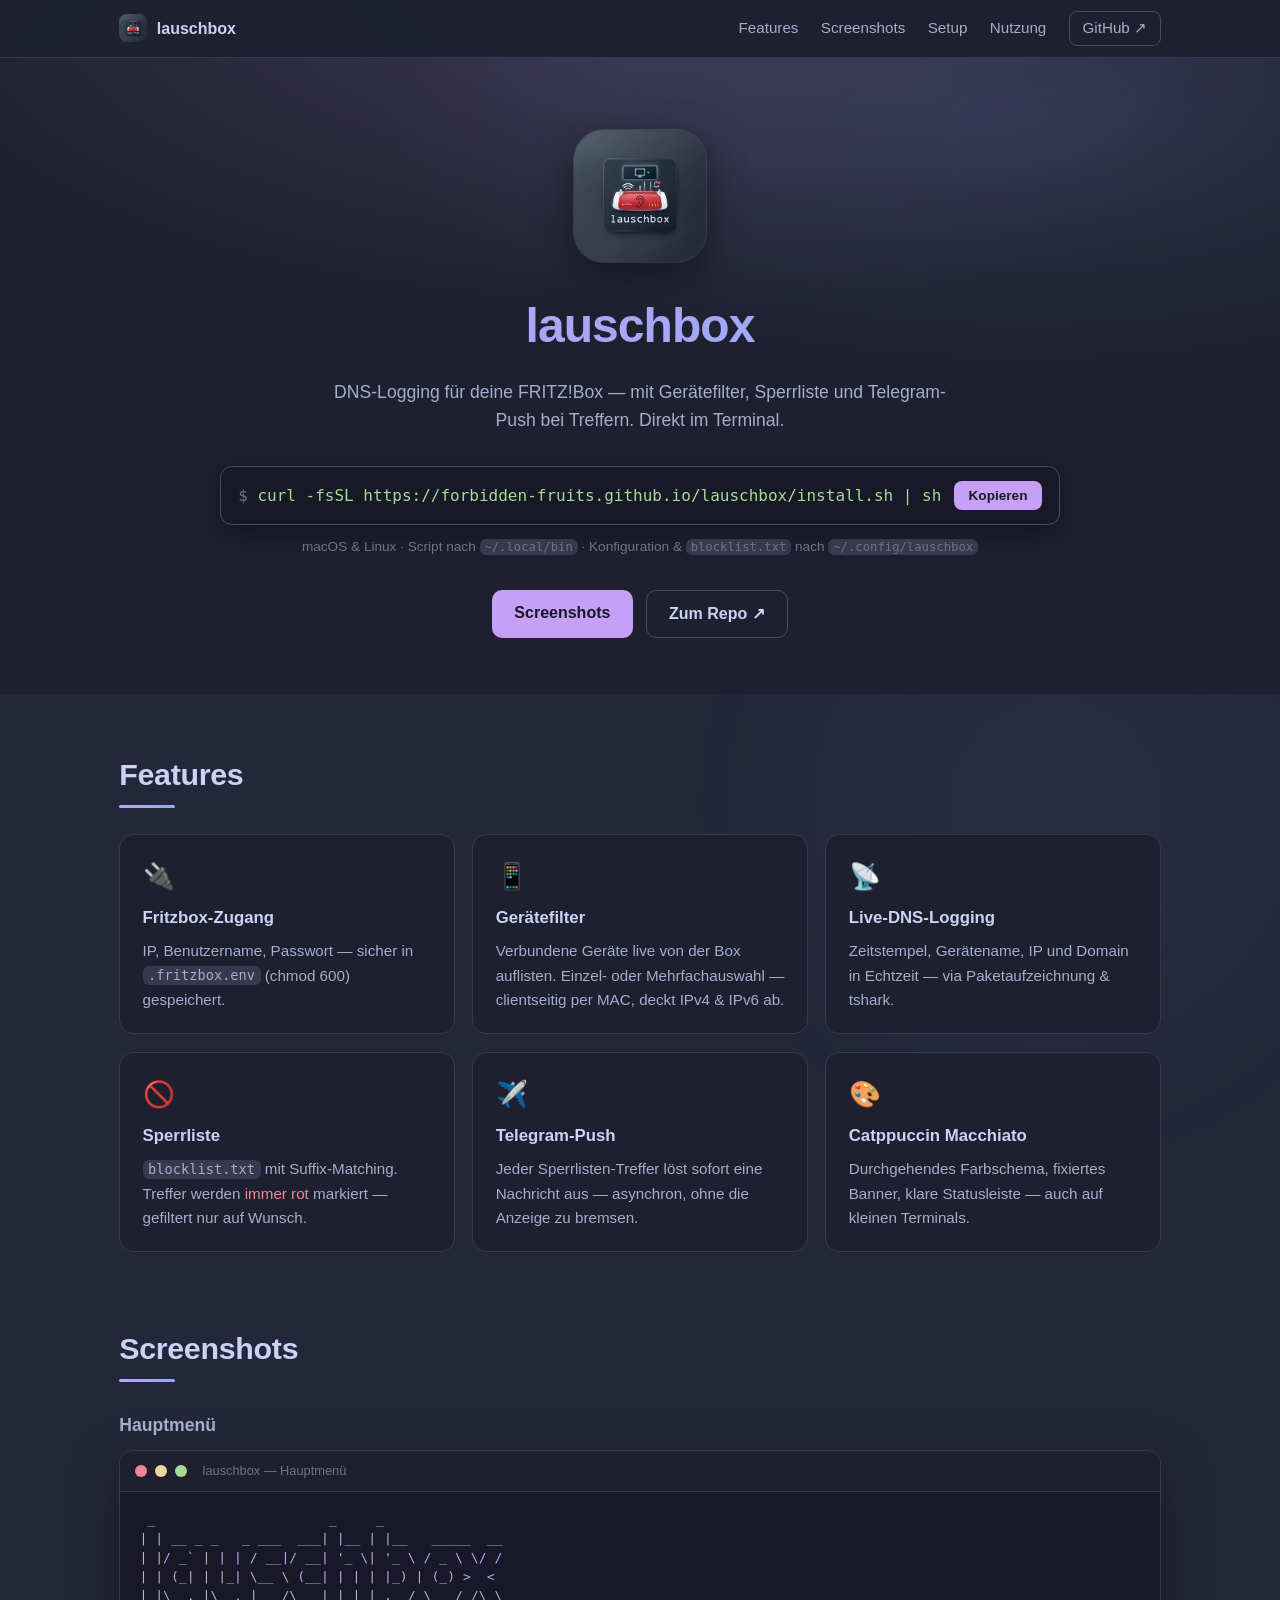
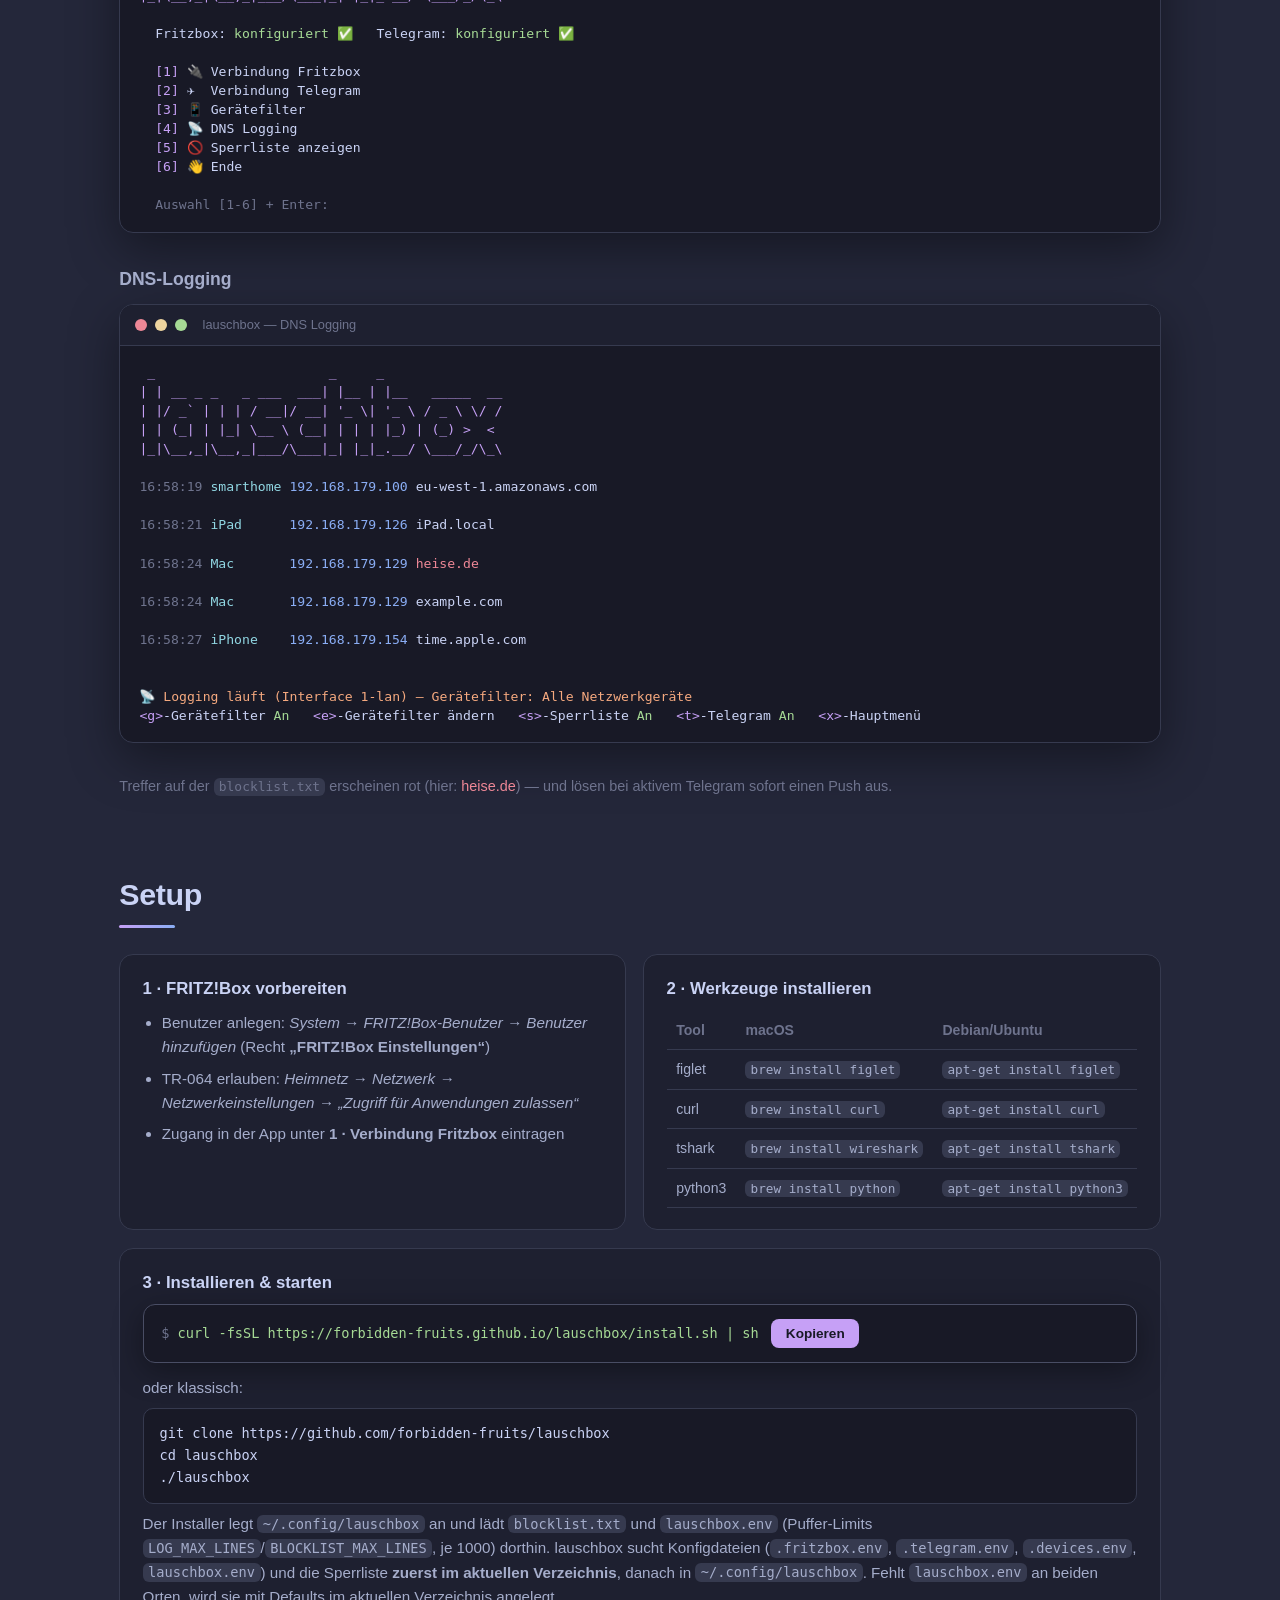
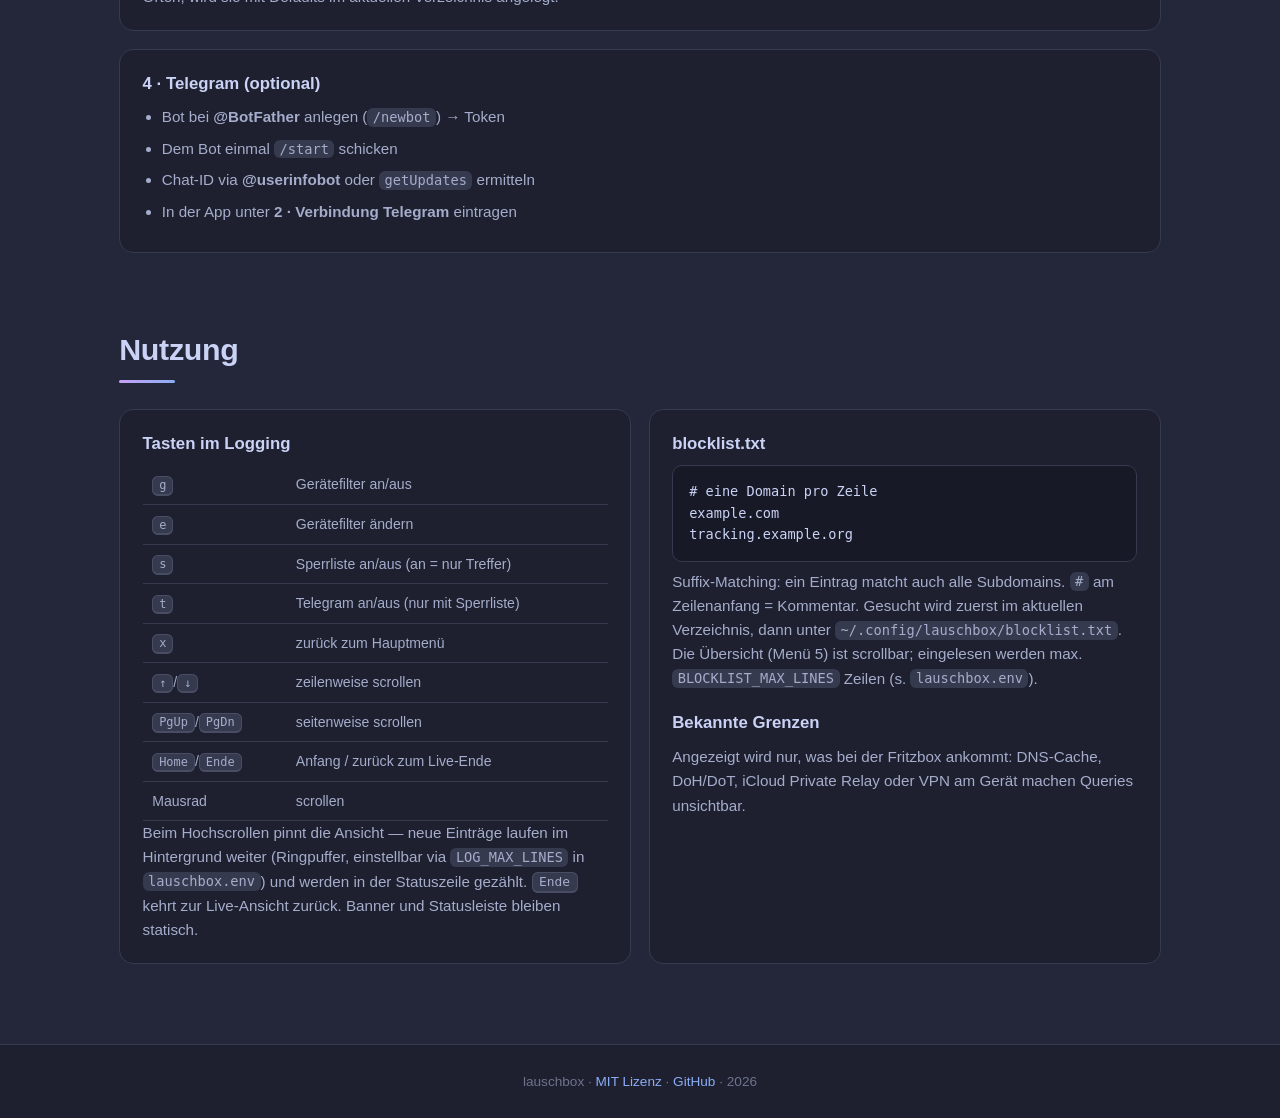
==== docs/index.html @ a059a055 "init" ====
<!DOCTYPE html>
<html lang="de">
<head>
  <meta charset="UTF-8">
  <meta name="viewport" content="width=device-width, initial-scale=1.0">
  <title>lauschbox — DNS-Logging für deine FRITZ!Box</title>
  <meta name="description" content="TUI-Tool zum Loggen der DNS-Aufrufe einer FRITZ!Box — mit Gerätefilter, Sperrliste und Telegram-Benachrichtigung bei Treffern.">
  <link rel="icon" href="img/lauschbox.jpeg">
  <link rel="stylesheet" href="style.css">
</head>
<body>

  <nav class="nav">
    <div class="nav-inner">
      <a class="nav-brand" href="#top">
        <img src="img/lauschbox.jpeg" alt="lauschbox Logo" class="nav-logo">
        <span>lauschbox</span>
      </a>
      <div class="nav-links">
        <a href="#features">Features</a>
        <a href="#screenshots">Screenshots</a>
        <a href="#setup">Setup</a>
        <a href="#usage">Nutzung</a>
        <a class="nav-gh" href="https://github.com/forbidden-fruits/lauschbox" target="_blank" rel="noopener">GitHub ↗</a>
      </div>
    </div>
  </nav>

  <header class="hero" id="top">
    <img src="img/lauschbox.jpeg" alt="lauschbox" class="hero-logo">
    <h1>lauschbox</h1>
    <p class="tagline">DNS-Logging für deine FRITZ!Box — mit Gerätefilter,
      Sperrliste und Telegram-Push bei Treffern. Direkt im Terminal.</p>

    <div class="install-box" role="group" aria-label="Installationsbefehl">
      <code id="install-cmd">curl -fsSL … | sh</code>
      <button class="copy-btn" data-copy="install-cmd" aria-label="Befehl kopieren">Kopieren</button>
    </div>
    <p class="install-hint">macOS &amp; Linux · Script nach <code>~/.local/bin</code> · Konfiguration &amp; <code>blocklist.txt</code> nach <code>~/.config/lauschbox</code></p>

    <div class="hero-ctas">
      <a class="btn btn-primary" href="#screenshots">Screenshots</a>
      <a class="btn btn-ghost" href="https://github.com/forbidden-fruits/lauschbox" target="_blank" rel="noopener">Zum Repo ↗</a>
    </div>
  </header>

  <main>

    <section id="features" class="section">
      <h2>Features</h2>
      <div class="grid cards">
        <div class="card"><div class="card-icon">🔌</div><h3>Fritzbox-Zugang</h3><p>IP, Benutzername, Passwort — sicher in <code>.fritzbox.env</code> (chmod 600) gespeichert.</p></div>
        <div class="card"><div class="card-icon">📱</div><h3>Gerätefilter</h3><p>Verbundene Geräte live von der Box auflisten. Einzel- oder Mehrfachauswahl — clientseitig per MAC, deckt IPv4 &amp; IPv6 ab.</p></div>
        <div class="card"><div class="card-icon">📡</div><h3>Live-DNS-Logging</h3><p>Zeitstempel, Gerätename, IP und Domain in Echtzeit — via Paketaufzeichnung &amp; tshark.</p></div>
        <div class="card"><div class="card-icon">🚫</div><h3>Sperrliste</h3><p><code>blocklist.txt</code> mit Suffix-Matching. Treffer werden <span class="c-red">immer rot</span> markiert — gefiltert nur auf Wunsch.</p></div>
        <div class="card"><div class="card-icon">✈️</div><h3>Telegram-Push</h3><p>Jeder Sperrlisten-Treffer löst sofort eine Nachricht aus — asynchron, ohne die Anzeige zu bremsen.</p></div>
        <div class="card"><div class="card-icon">🎨</div><h3>Catppuccin Macchiato</h3><p>Durchgehendes Farbschema, fixiertes Banner, klare Statusleiste — auch auf kleinen Terminals.</p></div>
      </div>
    </section>

    <section id="screenshots" class="section">
      <h2>Screenshots</h2>

      <h3 class="shot-title">Hauptmenü</h3>
      <div class="term">
        <div class="term-bar">
          <span class="dot dot-red"></span><span class="dot dot-yellow"></span><span class="dot dot-green"></span>
          <span class="term-title">lauschbox — Hauptmenü</span>
        </div>
        <pre class="term-body"><span class="c-mauve"> _                      _     _
| | __ _ _   _ ___  ___| |__ | |__   _____  __
| |/ _` | | | / __|/ __| '_ \| '_ \ / _ \ \/ /
| | (_| | |_| \__ \ (__| | | | |_) | (_) &gt;  &lt;
|_|\__,_|\__,_|___/\___|_| |_|_.__/ \___/_/\_\
</span>
  Fritzbox: <span class="c-green">konfiguriert ✅</span>   Telegram: <span class="c-green">konfiguriert ✅</span>

  <span class="c-mauve">[1]</span> <span class="c-text">🔌 Verbindung Fritzbox</span>
  <span class="c-mauve">[2]</span> <span class="c-text">✈️  Verbindung Telegram</span>
  <span class="c-mauve">[3]</span> <span class="c-text">📱 Gerätefilter</span>
  <span class="c-mauve">[4]</span> <span class="c-text">📡 DNS Logging</span>
  <span class="c-mauve">[5]</span> <span class="c-text">🚫 Sperrliste anzeigen</span>
  <span class="c-mauve">[6]</span> <span class="c-text">👋 Ende</span>

  <span class="c-dim">Auswahl [1-6] + Enter:</span> </pre>
      </div>

      <h3 class="shot-title">DNS-Logging</h3>
      <div class="term">
        <div class="term-bar">
          <span class="dot dot-red"></span><span class="dot dot-yellow"></span><span class="dot dot-green"></span>
          <span class="term-title">lauschbox — DNS Logging</span>
        </div>
        <pre class="term-body" id="logview" data-reveal><span class="c-mauve"> _                      _     _
| | __ _ _   _ ___  ___| |__ | |__   _____  __
| |/ _` | | | / __|/ __| '_ \| '_ \ / _ \ \/ /
| | (_| | |_| \__ \ (__| | | | |_) | (_) &gt;  &lt;
|_|\__,_|\__,_|___/\___|_| |_|_.__/ \___/_/\_\
</span>
<span class="line"><span class="c-dim">16:58:19</span> <span class="c-sky">smarthome</span> <span class="c-blue">192.168.179.100</span> <span class="c-text">eu-west-1.amazonaws.com</span></span>
<span class="line"><span class="c-dim">16:58:21</span> <span class="c-sky">iPad</span>      <span class="c-blue">192.168.179.126</span> <span class="c-text">iPad.local</span></span>
<span class="line"><span class="c-dim">16:58:24</span> <span class="c-sky">Mac</span>       <span class="c-blue">192.168.179.129</span> <span class="c-red">heise.de</span></span>
<span class="line"><span class="c-dim">16:58:24</span> <span class="c-sky">Mac</span>       <span class="c-blue">192.168.179.129</span> <span class="c-text">example.com</span></span>
<span class="line"><span class="c-dim">16:58:27</span> <span class="c-sky">iPhone</span>    <span class="c-blue">192.168.179.154</span> <span class="c-text">time.apple.com</span></span>

<span class="c-peach">📡 Logging läuft (Interface 1-lan) — Gerätefilter: Alle Netzwerkgeräte</span>
<span class="c-mauve">&lt;g&gt;</span><span class="c-text">-Gerätefilter </span><span class="c-green">An</span>   <span class="c-mauve">&lt;e&gt;</span><span class="c-text">-Gerätefilter ändern</span>   <span class="c-mauve">&lt;s&gt;</span><span class="c-text">-Sperrliste </span><span class="c-green">An</span>   <span class="c-mauve">&lt;t&gt;</span><span class="c-text">-Telegram </span><span class="c-green">An</span>   <span class="c-mauve">&lt;x&gt;</span><span class="c-text">-Hauptmenü</span></pre>
      </div>
      <p class="shot-caption">Treffer auf der <code>blocklist.txt</code> erscheinen rot (hier:
      <span class="c-red">heise.de</span>) — und lösen bei aktivem Telegram sofort einen Push aus.</p>
    </section>

    <section id="setup" class="section">
      <h2>Setup</h2>
      <div class="grid two">
        <div class="panel">
          <h3>1 · FRITZ!Box vorbereiten</h3>
          <ul>
            <li>Benutzer anlegen: <em>System → FRITZ!Box-Benutzer → Benutzer hinzufügen</em> (Recht <strong>„FRITZ!Box Einstellungen“</strong>)</li>
            <li>TR-064 erlauben: <em>Heimnetz → Netzwerk → Netzwerkeinstellungen → „Zugriff für Anwendungen zulassen“</em></li>
            <li>Zugang in der App unter <strong>1 · Verbindung Fritzbox</strong> eintragen</li>
          </ul>
        </div>
        <div class="panel">
          <h3>2 · Werkzeuge installieren</h3>
          <table class="tbl">
            <thead><tr><th>Tool</th><th>macOS</th><th>Debian/Ubuntu</th></tr></thead>
            <tbody>
              <tr><td>figlet</td><td><code>brew install figlet</code></td><td><code>apt-get install figlet</code></td></tr>
              <tr><td>curl</td><td><code>brew install curl</code></td><td><code>apt-get install curl</code></td></tr>
              <tr><td>tshark</td><td><code>brew install wireshark</code></td><td><code>apt-get install tshark</code></td></tr>
              <tr><td>python3</td><td><code>brew install python</code></td><td><code>apt-get install python3</code></td></tr>
            </tbody>
          </table>
        </div>
        <div class="panel span-all">
          <h3>3 · Installieren &amp; starten</h3>
          <div class="install-box small">
            <code id="install-cmd-2">curl -fsSL … | sh</code>
            <button class="copy-btn" data-copy="install-cmd-2" aria-label="Befehl kopieren">Kopieren</button>
          </div>
          <p>oder klassisch:</p>
          <pre class="codeblock">git clone https://github.com/forbidden-fruits/lauschbox
cd lauschbox
./lauschbox</pre>
          <p>Der Installer legt <code>~/.config/lauschbox</code> an und lädt
          <code>blocklist.txt</code> und <code>lauschbox.env</code> (Puffer-Limits
          <code>LOG_MAX_LINES</code>/<code>BLOCKLIST_MAX_LINES</code>, je 1000)
          dorthin. lauschbox sucht Konfigdateien
          (<code>.fritzbox.env</code>, <code>.telegram.env</code>,
          <code>.devices.env</code>, <code>lauschbox.env</code>) und die Sperrliste
          <strong>zuerst im aktuellen Verzeichnis</strong>, danach in
          <code>~/.config/lauschbox</code>. Fehlt <code>lauschbox.env</code>
          an beiden Orten, wird sie mit Defaults im aktuellen Verzeichnis
          angelegt.</p>
        </div>
        <div class="panel span-all">
          <h3>4 · Telegram (optional)</h3>
          <ul>
            <li>Bot bei <strong>@BotFather</strong> anlegen (<code>/newbot</code>) → Token</li>
            <li>Dem Bot einmal <code>/start</code> schicken</li>
            <li>Chat-ID via <strong>@userinfobot</strong> oder <code>getUpdates</code> ermitteln</li>
            <li>In der App unter <strong>2 · Verbindung Telegram</strong> eintragen</li>
          </ul>
        </div>
      </div>
    </section>

    <section id="usage" class="section">
      <h2>Nutzung</h2>
      <div class="grid two">
        <div class="panel">
          <h3>Tasten im Logging</h3>
          <table class="tbl">
            <tbody>
              <tr><td><kbd>g</kbd></td><td>Gerätefilter an/aus</td></tr>
              <tr><td><kbd>e</kbd></td><td>Gerätefilter ändern</td></tr>
              <tr><td><kbd>s</kbd></td><td>Sperrliste an/aus (an = nur Treffer)</td></tr>
              <tr><td><kbd>t</kbd></td><td>Telegram an/aus (nur mit Sperrliste)</td></tr>
              <tr><td><kbd>x</kbd></td><td>zurück zum Hauptmenü</td></tr>
              <tr><td><kbd>↑</kbd>/<kbd>↓</kbd></td><td>zeilenweise scrollen</td></tr>
              <tr><td><kbd>PgUp</kbd>/<kbd>PgDn</kbd></td><td>seitenweise scrollen</td></tr>
              <tr><td><kbd>Home</kbd>/<kbd>Ende</kbd></td><td>Anfang / zurück zum Live-Ende</td></tr>
              <tr><td>Mausrad</td><td>scrollen</td></tr>
            </tbody>
          </table>
          <p>Beim Hochscrollen pinnt die Ansicht — neue Einträge laufen im
          Hintergrund weiter (Ringpuffer, einstellbar via
          <code>LOG_MAX_LINES</code> in <code>lauschbox.env</code>) und werden in
          der Statuszeile gezählt. <kbd>Ende</kbd> kehrt zur Live-Ansicht zurück.
          Banner und Statusleiste bleiben statisch.</p>
        </div>
        <div class="panel">
          <h3>blocklist.txt</h3>
          <pre class="codeblock"># eine Domain pro Zeile
example.com
tracking.example.org</pre>
          <p>Suffix-Matching: ein Eintrag matcht auch alle Subdomains.
          <code>#</code> am Zeilenanfang = Kommentar. Gesucht wird zuerst im
          aktuellen Verzeichnis, dann unter
          <code>~/.config/lauschbox/blocklist.txt</code>. Die Übersicht (Menü 5)
          ist scrollbar; eingelesen werden max. <code>BLOCKLIST_MAX_LINES</code>
          Zeilen (s. <code>lauschbox.env</code>).</p>
          <h3 class="mt">Bekannte Grenzen</h3>
          <p>Angezeigt wird nur, was bei der Fritzbox ankommt: DNS-Cache,
          DoH/DoT, iCloud Private Relay oder VPN am Gerät machen Queries unsichtbar.</p>
        </div>
      </div>
    </section>

  </main>

  <footer class="footer">
    <p>lauschbox · <a href="https://github.com/forbidden-fruits/lauschbox/blob/main/LIZENZ.txt" target="_blank" rel="noopener">MIT Lizenz</a> · <a href="https://github.com/forbidden-fruits/lauschbox" target="_blank" rel="noopener">GitHub</a> · <span id="year"></span></p>
  </footer>

  <div class="toast" id="toast" role="status" aria-live="polite">✓ In Zwischenablage kopiert</div>

  <script src="app.js"></script>
</body>
</html>
---- docs/style.css ----
/* lauschbox — Catppuccin Macchiato */
:root {
  --base: #24273a;
  --mantle: #1e2030;
  --crust: #181926;
  --surface0: #363a4f;
  --surface1: #494d64;
  --text: #cad3f5;
  --subtext: #a5adcb;
  --overlay: #6e738d;
  --mauve: #c6a0f6;
  --blue: #8aadf4;
  --sky: #91d7e3;
  --green: #a6da95;
  --red: #ed8796;
  --peach: #f5a97f;
  --yellow: #eed49f;
  --radius: 14px;
  --mono: "SF Mono", ui-monospace, Menlo, Consolas, "DejaVu Sans Mono", monospace;
}

* { margin: 0; padding: 0; box-sizing: border-box; }

html { scroll-behavior: smooth; }

body {
  background: var(--base);
  color: var(--text);
  font-family: -apple-system, BlinkMacSystemFont, "Segoe UI", Roboto, Helvetica, Arial, sans-serif;
  line-height: 1.6;
}

/* Dezente Ambient-Animation: zwei weiche Farb-Blobs driften langsam */
body::before,
body::after {
  content: "";
  position: fixed;
  z-index: -1;
  width: 55vmax;
  height: 55vmax;
  border-radius: 50%;
  filter: blur(90px);
  opacity: 0.07;
  pointer-events: none;
}
body::before {
  background: radial-gradient(circle, var(--mauve), transparent 65%);
  top: -15vmax;
  left: -10vmax;
  animation: drift-a 70s ease-in-out infinite alternate;
}
body::after {
  background: radial-gradient(circle, var(--blue), transparent 65%);
  bottom: -20vmax;
  right: -10vmax;
  animation: drift-b 90s ease-in-out infinite alternate;
}
@keyframes drift-a {
  from { transform: translate(0, 0) scale(1); }
  to   { transform: translate(12vw, 8vh) scale(1.15); }
}
@keyframes drift-b {
  from { transform: translate(0, 0) scale(1.1); }
  to   { transform: translate(-10vw, -8vh) scale(0.95); }
}
@media (prefers-reduced-motion: reduce) {
  body::before, body::after { animation: none; }
}

code, pre, kbd { font-family: var(--mono); }

code {
  background: var(--surface0);
  padding: 0.1em 0.4em;
  border-radius: 6px;
  font-size: 0.9em;
}

a { color: var(--blue); text-decoration: none; }
a:hover { text-decoration: underline; }

/* ---------- Nav ---------- */
.nav {
  position: sticky;
  top: 0;
  z-index: 100;
  background: rgba(30, 32, 48, 0.85);
  backdrop-filter: blur(12px);
  border-bottom: 1px solid var(--surface0);
}
.nav-inner {
  max-width: 1080px;
  margin: 0 auto;
  padding: 0.7rem 1.2rem;
  display: flex;
  align-items: center;
  justify-content: space-between;
}
.nav-brand {
  display: flex;
  align-items: center;
  gap: 0.6rem;
  font-weight: 700;
  color: var(--text);
}
.nav-brand:hover { text-decoration: none; }
.nav-logo { width: 28px; height: 28px; border-radius: 8px; }
.nav-links { display: flex; gap: 1.4rem; align-items: center; }
.nav-links a { color: var(--subtext); font-size: 0.95rem; }
.nav-links a:hover { color: var(--text); text-decoration: none; }
.nav-gh {
  border: 1px solid var(--surface1);
  border-radius: 8px;
  padding: 0.25rem 0.8rem;
}
@media (max-width: 640px) { .nav-links a:not(.nav-gh) { display: none; } }

/* ---------- Hero ---------- */
.hero {
  text-align: center;
  padding: 4.5rem 1.2rem 3.5rem;
  background:
    radial-gradient(ellipse 60% 50% at 50% -10%, rgba(198, 160, 246, 0.18), transparent),
    radial-gradient(ellipse 50% 40% at 80% 10%, rgba(138, 173, 244, 0.12), transparent),
    var(--mantle);
}
.hero-logo {
  width: 132px;
  height: 132px;
  border-radius: 30px;
  box-shadow: 0 12px 40px rgba(0, 0, 0, 0.45), 0 0 0 1px var(--surface1);
}
.hero h1 {
  font-size: 3rem;
  letter-spacing: -0.02em;
  margin-top: 1.2rem;
  background: linear-gradient(90deg, var(--mauve), var(--blue));
  -webkit-background-clip: text;
  background-clip: text;
  color: transparent;
}
.tagline {
  max-width: 620px;
  margin: 0.8rem auto 2rem;
  color: var(--subtext);
  font-size: 1.1rem;
}

/* ---------- Install-Box ---------- */
.install-box {
  display: inline-flex;
  align-items: center;
  gap: 0.8rem;
  max-width: 100%;
  background: var(--crust);
  border: 1px solid var(--surface1);
  border-radius: 12px;
  padding: 0.85rem 1.1rem;
  box-shadow: 0 8px 30px rgba(0, 0, 0, 0.35);
}
.install-box code {
  background: none;
  padding: 0;
  font-size: 1rem;
  color: var(--green);
  white-space: nowrap;
  overflow-x: auto;
}
.install-box code::before { content: "$ "; color: var(--overlay); }
.install-box.small { display: flex; margin: 0.4rem 0 0.8rem; }
.install-box.small code { font-size: 0.85rem; }
.copy-btn {
  flex-shrink: 0;
  background: var(--mauve);
  color: var(--crust);
  border: none;
  border-radius: 8px;
  padding: 0.45rem 0.9rem;
  font-weight: 600;
  font-size: 0.85rem;
  cursor: pointer;
  transition: transform 0.08s ease, opacity 0.15s ease;
}
.copy-btn:hover { opacity: 0.85; }
.copy-btn:active { transform: scale(0.96); }
.install-hint { margin-top: 0.7rem; color: var(--overlay); font-size: 0.85rem; }

.hero-ctas { margin-top: 2rem; display: flex; gap: 0.8rem; justify-content: center; }
.btn {
  padding: 0.65rem 1.4rem;
  border-radius: 10px;
  font-weight: 600;
  transition: opacity 0.15s ease, transform 0.08s ease;
}
.btn:active { transform: scale(0.97); }
.btn-primary { background: var(--mauve); color: var(--crust); }
.btn-ghost { border: 1px solid var(--surface1); color: var(--text); }
.btn:hover { text-decoration: none; opacity: 0.88; }

/* ---------- Sections ---------- */
.section { max-width: 1080px; margin: 0 auto; padding: 3.5rem 1.2rem 1rem; }
.section h2 {
  font-size: 1.9rem;
  margin-bottom: 1.6rem;
  letter-spacing: -0.01em;
}
.section h2::after {
  content: "";
  display: block;
  width: 56px;
  height: 3px;
  border-radius: 2px;
  margin-top: 0.4rem;
  background: linear-gradient(90deg, var(--mauve), var(--blue));
}

.grid { display: grid; gap: 1.1rem; }
.cards { grid-template-columns: repeat(auto-fit, minmax(280px, 1fr)); }
.two { grid-template-columns: 1fr 1fr; }
.grid.two .span-all { grid-column: 1 / -1; }
@media (max-width: 720px) { .two { grid-template-columns: 1fr; } }

.card, .panel {
  background: var(--mantle);
  border: 1px solid var(--surface0);
  border-radius: var(--radius);
  padding: 1.3rem 1.4rem;
  transition: border-color 0.2s ease, transform 0.2s ease;
}
.card:hover { border-color: var(--surface1); transform: translateY(-3px); }
.card-icon { font-size: 1.6rem; margin-bottom: 0.5rem; }
.card h3, .panel h3 { font-size: 1.05rem; margin-bottom: 0.5rem; color: var(--text); }
.card p, .panel p, .panel li { color: var(--subtext); font-size: 0.95rem; }
.panel ul { padding-left: 1.2rem; }
.panel li { margin-bottom: 0.45rem; }
.mt { margin-top: 1.2rem; }

/* ---------- Tabellen ---------- */
.tbl { width: 100%; border-collapse: collapse; font-size: 0.88rem; }
.tbl th, .tbl td { text-align: left; padding: 0.5rem 0.6rem; border-bottom: 1px solid var(--surface0); }
.tbl th { color: var(--overlay); font-weight: 600; }
.tbl td { color: var(--subtext); }
.tbl code { white-space: nowrap; }
kbd {
  background: var(--surface0);
  border: 1px solid var(--surface1);
  border-bottom-width: 2px;
  border-radius: 6px;
  padding: 0.1em 0.5em;
  font-size: 0.85em;
}

.codeblock {
  background: var(--crust);
  border: 1px solid var(--surface0);
  border-radius: 10px;
  padding: 0.9rem 1rem;
  font-size: 0.85rem;
  overflow-x: auto;
  margin: 0.5rem 0;
  color: var(--text);
}

/* ---------- Terminal-Fenster ---------- */
.term {
  background: var(--crust);
  border: 1px solid var(--surface0);
  border-radius: var(--radius);
  overflow: hidden;
  box-shadow: 0 16px 50px rgba(0, 0, 0, 0.4);
  margin-bottom: 2rem;
}
.term-bar {
  display: flex;
  align-items: center;
  gap: 0.5rem;
  padding: 0.6rem 0.9rem;
  background: var(--mantle);
  border-bottom: 1px solid var(--surface0);
}
.dot { width: 12px; height: 12px; border-radius: 50%; }
.dot-red { background: var(--red); }
.dot-yellow { background: var(--yellow); }
.dot-green { background: var(--green); }
.term-title { margin-left: 0.5rem; color: var(--overlay); font-size: 0.8rem; }
.term-body {
  padding: 1.1rem 1.2rem;
  font-size: 0.82rem;
  line-height: 1.45;
  overflow-x: auto;
  color: var(--text);
}
.shot-title { font-size: 1.1rem; margin: 1.8rem 0 0.7rem; color: var(--subtext); }
.shot-caption { color: var(--overlay); font-size: 0.9rem; }

/* Farben (Catppuccin Macchiato, wie in der App) */
.c-mauve { color: var(--mauve); }
.c-blue { color: var(--blue); }
.c-sky { color: var(--sky); }
.c-green { color: var(--green); }
.c-red { color: var(--red); }
.c-peach { color: var(--peach); }
.c-dim { color: var(--overlay); }
.c-text { color: var(--text); }

/* Zeilen-Reveal (Logging-Screenshot) */
#logview .line {
  display: block;
  opacity: 0;
  transform: translateY(4px);
  transition: opacity 0.4s ease, transform 0.4s ease;
}
#logview.revealed .line { opacity: 1; transform: none; }
#logview.revealed .line:nth-of-type(1) { transition-delay: 0.05s; }
#logview.revealed .line:nth-of-type(2) { transition-delay: 0.3s; }
#logview.revealed .line:nth-of-type(3) { transition-delay: 0.55s; }
#logview.revealed .line:nth-of-type(4) { transition-delay: 0.8s; }
#logview.revealed .line:nth-of-type(5) { transition-delay: 1.05s; }
@media (prefers-reduced-motion: reduce) {
  #logview .line { opacity: 1; transform: none; transition: none; }
  html { scroll-behavior: auto; }
}

/* ---------- Footer ---------- */
.footer {
  margin-top: 4rem;
  padding: 1.6rem;
  text-align: center;
  color: var(--overlay);
  font-size: 0.85rem;
  border-top: 1px solid var(--surface0);
  background: var(--mantle);
}

/* ---------- Toast ---------- */
.toast {
  position: fixed;
  bottom: 1.5rem;
  left: 50%;
  transform: translate(-50%, 20px);
  background: var(--green);
  color: var(--crust);
  font-weight: 600;
  font-size: 0.9rem;
  padding: 0.6rem 1.2rem;
  border-radius: 10px;
  opacity: 0;
  pointer-events: none;
  transition: opacity 0.25s ease, transform 0.25s ease;
  box-shadow: 0 8px 30px rgba(0, 0, 0, 0.4);
}
.toast.show { opacity: 1; transform: translate(-50%, 0); }
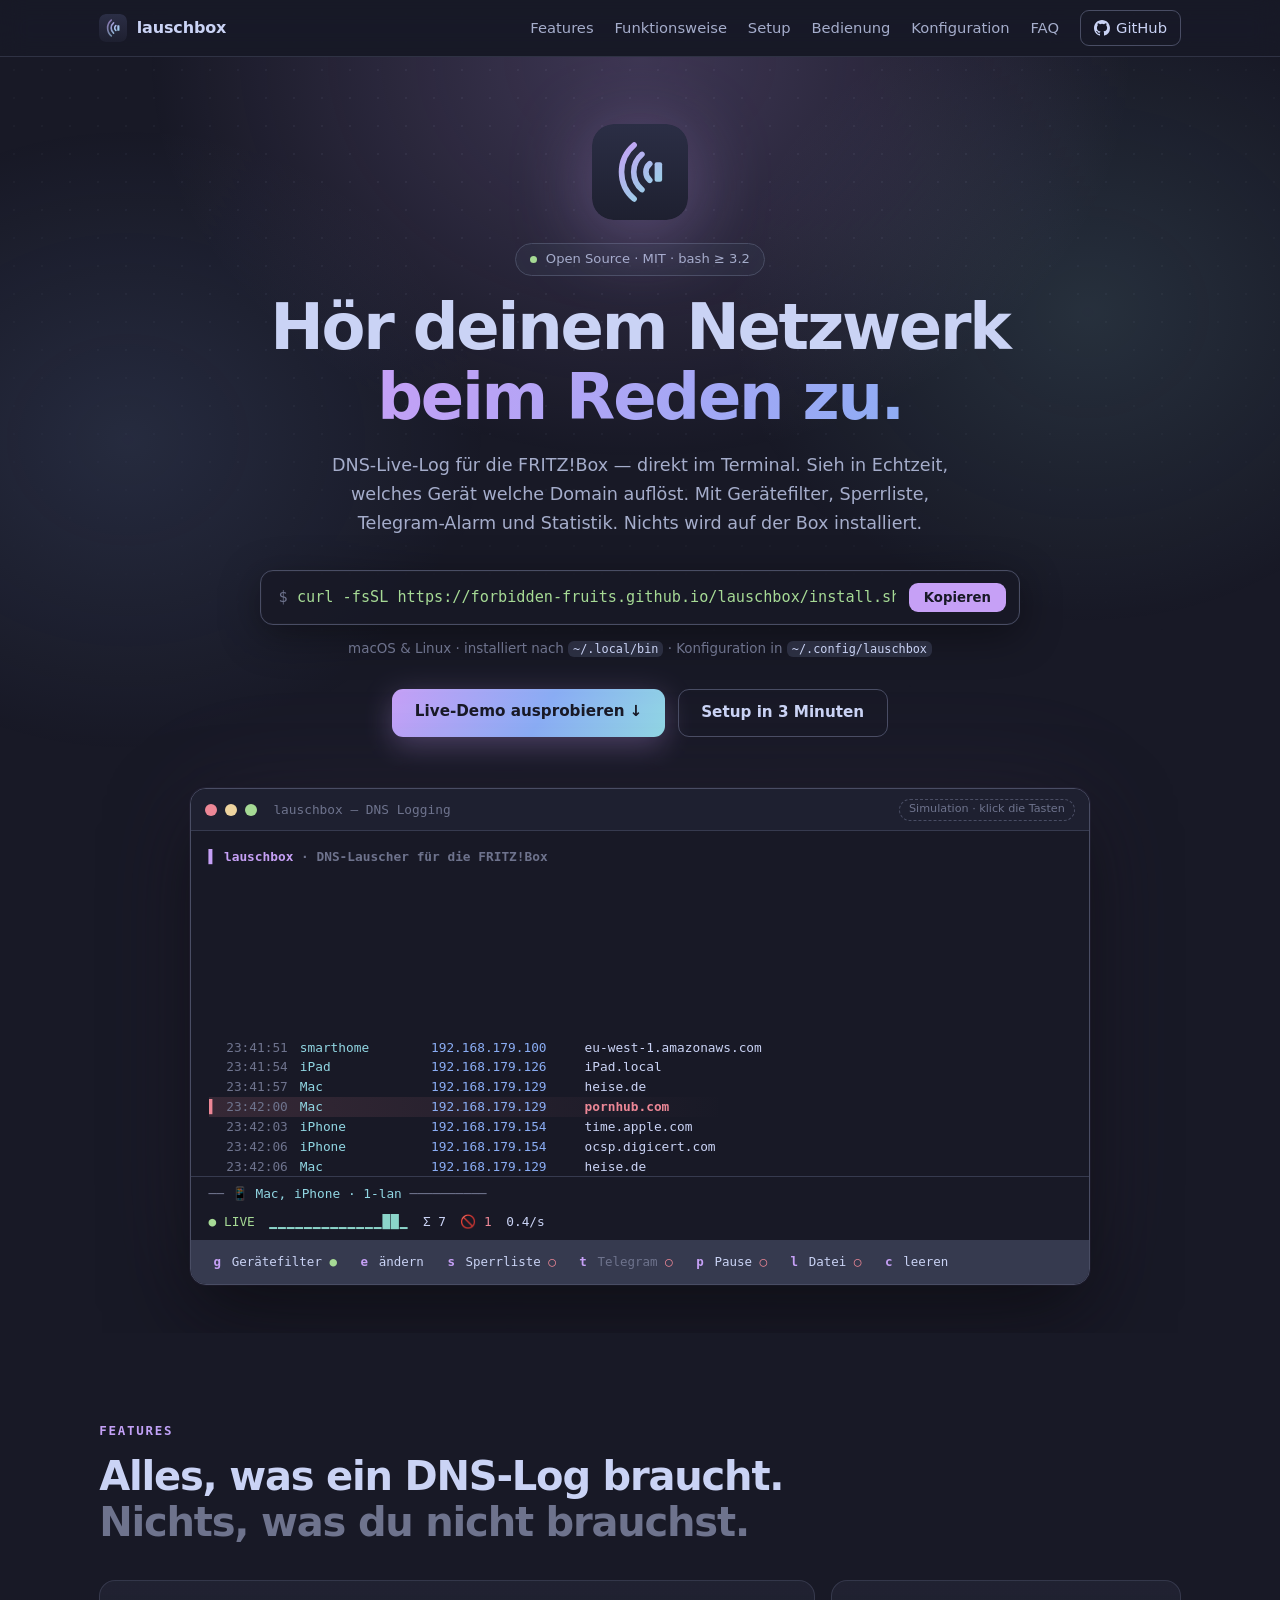
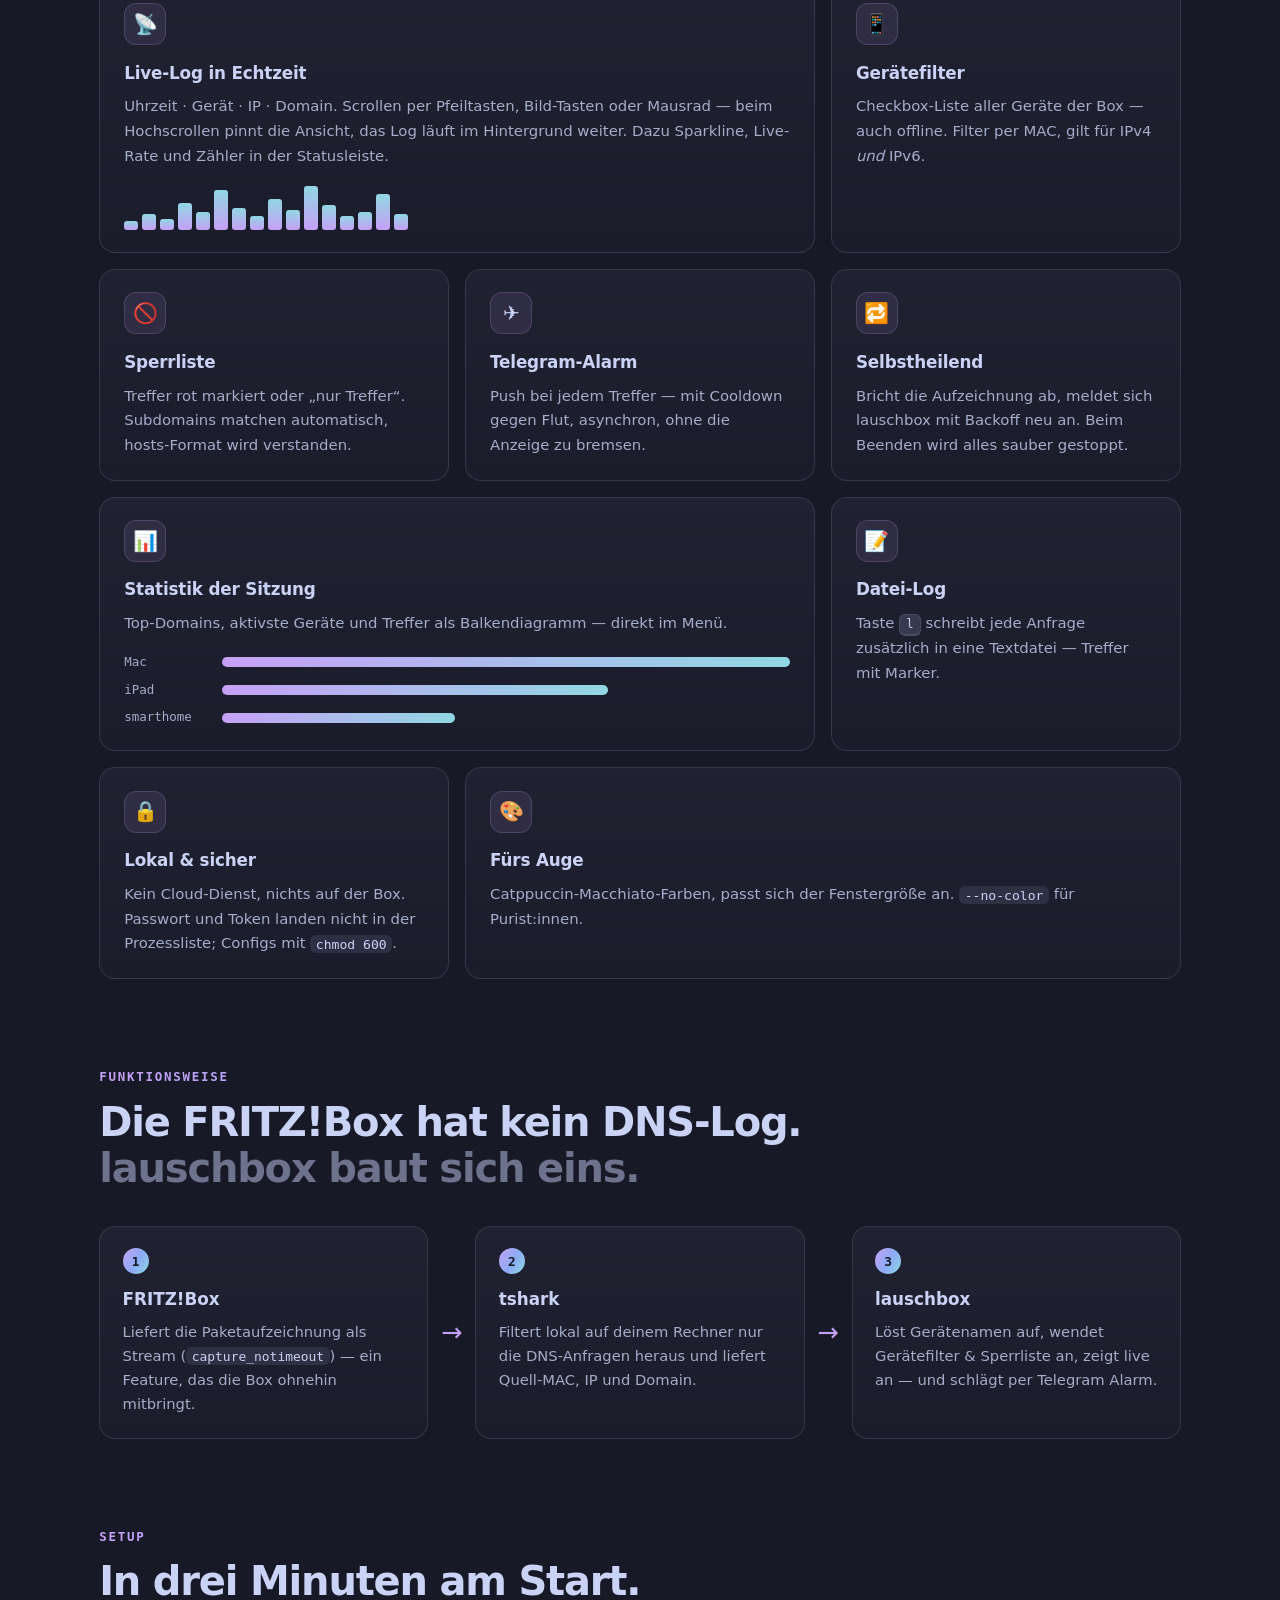
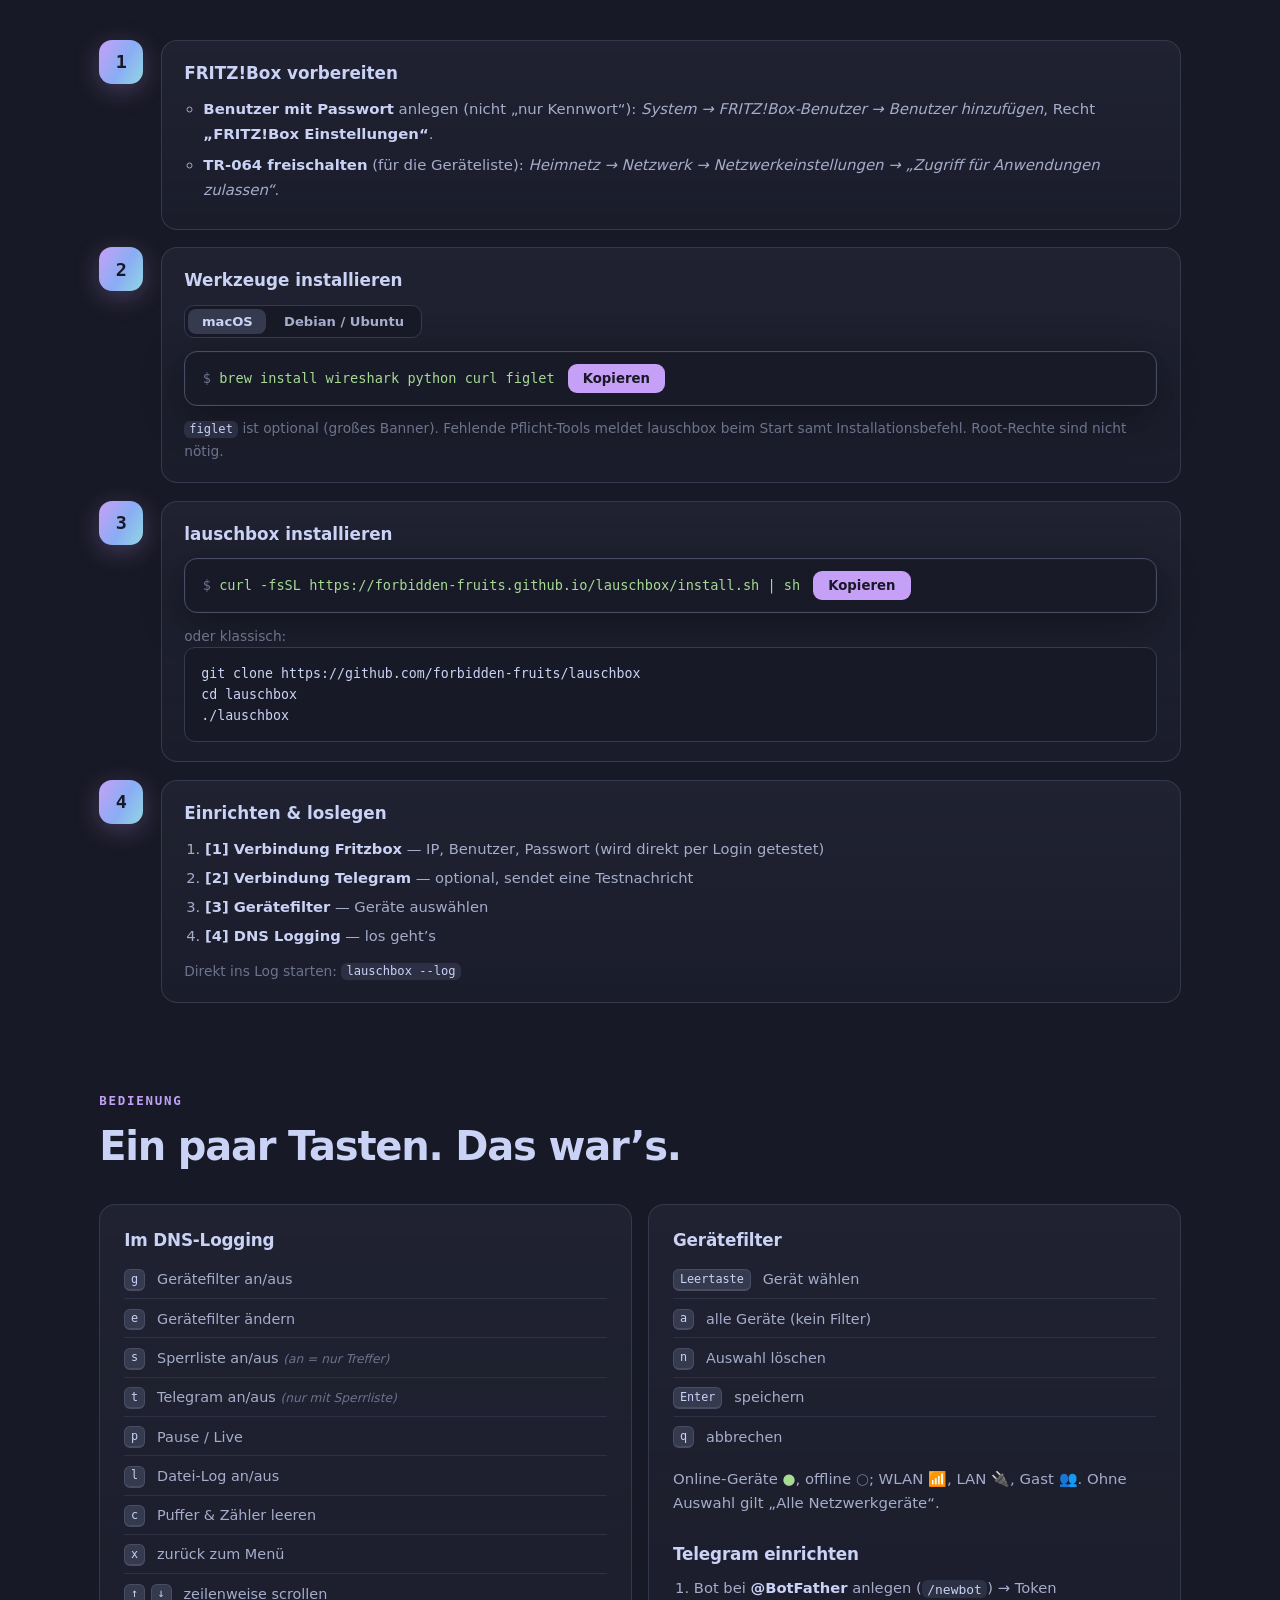
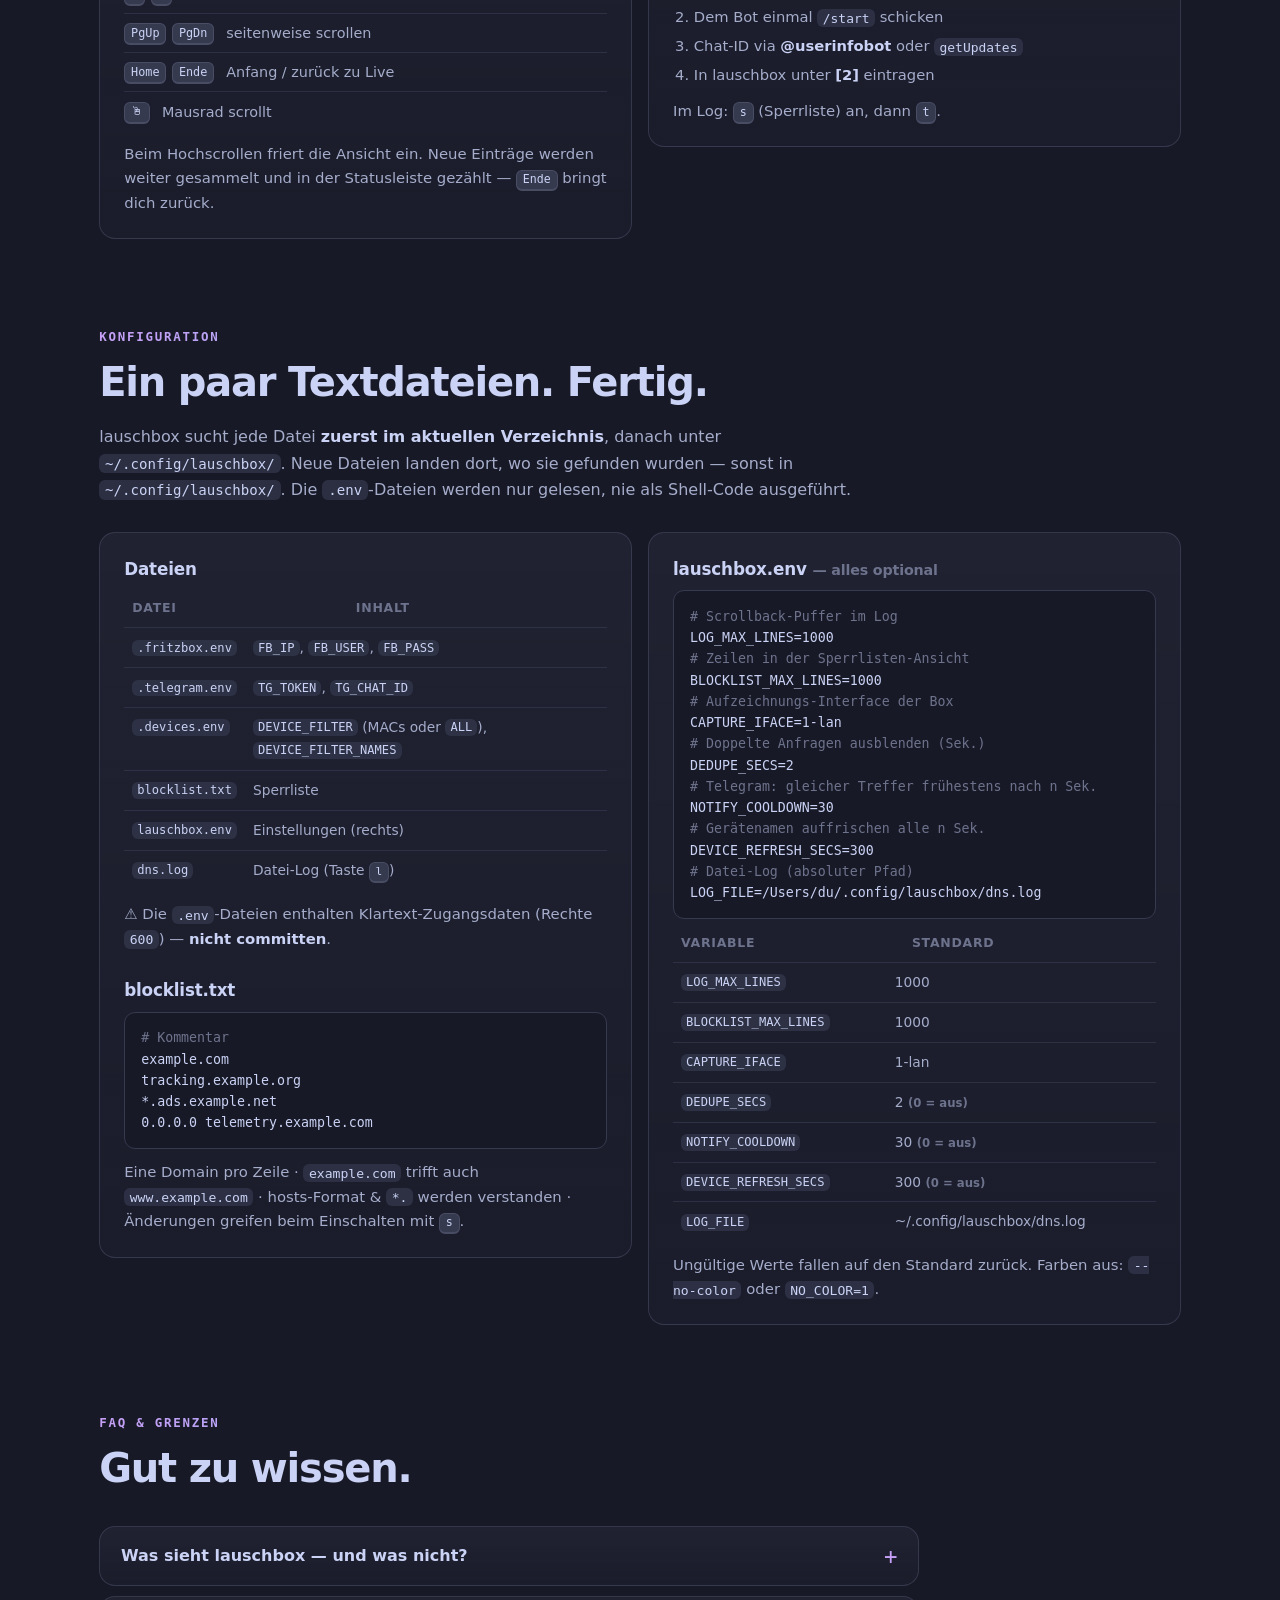
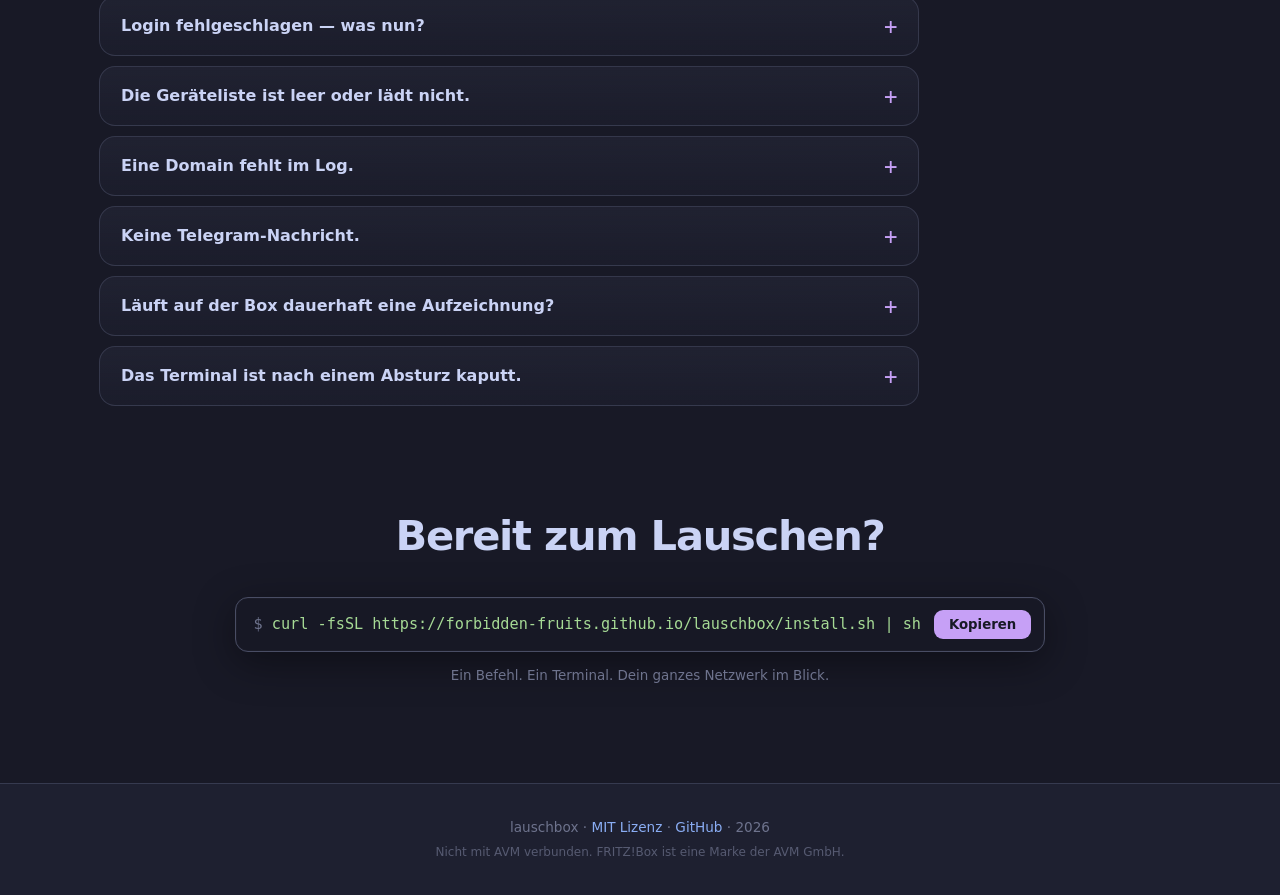
==== commit 0ea1e692: "update" ====
--- a/docs/index.html
+++ b/docs/index.html
@@ -3,215 +3,457 @@
 <head>
   <meta charset="UTF-8">
   <meta name="viewport" content="width=device-width, initial-scale=1.0">
-  <title>lauschbox — DNS-Logging für deine FRITZ!Box</title>
-  <meta name="description" content="TUI-Tool zum Loggen der DNS-Aufrufe einer FRITZ!Box — mit Gerätefilter, Sperrliste und Telegram-Benachrichtigung bei Treffern.">
-  <link rel="icon" href="img/lauschbox.jpeg">
+  <title>lauschbox — DNS-Live-Log für deine FRITZ!Box</title>
+  <meta name="description" content="Hör deinem Netzwerk beim Reden zu: DNS-Live-Log für die FRITZ!Box im Terminal — mit Gerätefilter, Sperrliste, Telegram-Alarm und Statistik.">
+  <meta name="theme-color" content="#1e2030">
+  <meta property="og:type" content="website">
+  <meta property="og:title" content="lauschbox — DNS-Live-Log für deine FRITZ!Box">
+  <meta property="og:description" content="Live sehen, welche Geräte welche Domains auflösen. Gerätefilter, Sperrliste, Telegram-Alarm — direkt im Terminal.">
+  <meta property="og:image" content="https://forbidden-fruits.github.io/lauschbox/img/lauschbox.png">
+  <link rel="icon" href="img/lauschbox.svg" type="image/svg+xml">
   <link rel="stylesheet" href="style.css">
+  <script>document.documentElement.classList.add("js");</script>
 </head>
 <body>
 
   <nav class="nav">
     <div class="nav-inner">
       <a class="nav-brand" href="#top">
-        <img src="img/lauschbox.jpeg" alt="lauschbox Logo" class="nav-logo">
+        <img src="img/lauschbox.svg" alt="" class="nav-logo" width="28" height="28">
         <span>lauschbox</span>
       </a>
       <div class="nav-links">
         <a href="#features">Features</a>
-        <a href="#screenshots">Screenshots</a>
+        <a href="#how">Funktionsweise</a>
         <a href="#setup">Setup</a>
-        <a href="#usage">Nutzung</a>
-        <a class="nav-gh" href="https://github.com/forbidden-fruits/lauschbox" target="_blank" rel="noopener">GitHub ↗</a>
+        <a href="#usage">Bedienung</a>
+        <a href="#config">Konfiguration</a>
+        <a href="#faq">FAQ</a>
+        <a class="nav-gh" href="https://github.com/forbidden-fruits/lauschbox" target="_blank" rel="noopener">
+          <svg viewBox="0 0 16 16" width="16" height="16" aria-hidden="true"><path fill="currentColor" d="M8 0C3.58 0 0 3.58 0 8c0 3.54 2.29 6.53 5.47 7.59.4.07.55-.17.55-.38 0-.19-.01-.82-.01-1.49-2.01.37-2.53-.49-2.69-.94-.09-.23-.48-.94-.82-1.13-.28-.15-.68-.52-.01-.53.63-.01 1.08.58 1.23.82.72 1.21 1.87.87 2.33.66.07-.52.28-.87.51-1.07-1.78-.2-3.64-.89-3.64-3.95 0-.87.31-1.59.82-2.15-.08-.2-.36-1.02.08-2.12 0 0 .67-.21 2.2.82a7.6 7.6 0 0 1 4 0c1.53-1.04 2.2-.82 2.2-.82.44 1.1.16 1.92.08 2.12.51.56.82 1.27.82 2.15 0 3.07-1.87 3.75-3.65 3.95.29.25.54.73.54 1.48 0 1.07-.01 1.93-.01 2.2 0 .21.15.46.55.38A8.01 8.01 0 0 0 16 8c0-4.42-3.58-8-8-8Z"/></svg>
+          GitHub
+        </a>
       </div>
     </div>
   </nav>
 
+  <!-- ================= HERO ================= -->
   <header class="hero" id="top">
-    <img src="img/lauschbox.jpeg" alt="lauschbox" class="hero-logo">
-    <h1>lauschbox</h1>
-    <p class="tagline">DNS-Logging für deine FRITZ!Box — mit Gerätefilter,
-      Sperrliste und Telegram-Push bei Treffern. Direkt im Terminal.</p>
-
-    <div class="install-box" role="group" aria-label="Installationsbefehl">
-      <code id="install-cmd">curl -fsSL … | sh</code>
-      <button class="copy-btn" data-copy="install-cmd" aria-label="Befehl kopieren">Kopieren</button>
+    <div class="hero-bg" aria-hidden="true"></div>
+
+    <div class="hero-inner">
+      <svg class="hero-logo" viewBox="0 0 1024 1024" width="96" height="96" role="img" aria-label="lauschbox Logo">
+        <defs>
+          <linearGradient id="lg" gradientUnits="userSpaceOnUse" x1="260" y1="240" x2="760" y2="790">
+            <stop offset="0" stop-color="#c6a0f6"/><stop offset="1" stop-color="#91d7e3"/>
+          </linearGradient>
+          <linearGradient id="lbg" x1="0" y1="0" x2="0" y2="1">
+            <stop offset="0" stop-color="#2b2e45"/><stop offset="1" stop-color="#1e2030"/>
+          </linearGradient>
+        </defs>
+        <rect width="1024" height="1024" rx="228" fill="url(#lbg)"/>
+        <g fill="none" stroke="url(#lg)" stroke-width="60" stroke-linecap="round">
+          <path class="w w3" d="M449.0 224.7 A375 375 0 0 0 449.0 799.3"/>
+          <path class="w w2" d="M532.5 324.3 A245 245 0 0 0 532.5 699.7"/>
+          <path class="w w1" d="M616.1 423.9 A115 115 0 0 0 616.1 600.1"/>
+        </g>
+        <rect class="cursor" x="668" y="407" width="80" height="210" rx="22" fill="url(#lg)"/>
+      </svg>
+
+      <a class="pill" href="https://github.com/forbidden-fruits/lauschbox" target="_blank" rel="noopener">
+        <span class="pill-dot"></span> Open Source · MIT · bash ≥ 3.2
+      </a>
+
+      <h1>Hör deinem Netzwerk<br><span class="grad">beim Reden zu.</span></h1>
+      <p class="tagline">
+        DNS-Live-Log für die FRITZ!Box — direkt im Terminal. Sieh in Echtzeit, welches Gerät
+        welche Domain auflöst. Mit Gerätefilter, Sperrliste, Telegram-Alarm und Statistik.
+        Nichts wird auf der Box installiert.
+      </p>
+
+      <div class="install-box" role="group" aria-label="Installationsbefehl">
+        <code id="install-cmd">curl -fsSL … | sh</code>
+        <button class="copy-btn" data-copy="install-cmd" aria-label="Befehl kopieren">Kopieren</button>
+      </div>
+      <p class="install-hint">macOS &amp; Linux · installiert nach <code>~/.local/bin</code> · Konfiguration in <code>~/.config/lauschbox</code></p>
+
+      <div class="hero-ctas">
+        <a class="btn btn-primary" href="#demo">Live-Demo ausprobieren ↓</a>
+        <a class="btn btn-ghost" href="#setup">Setup in 3 Minuten</a>
+      </div>
     </div>
-    <p class="install-hint">macOS &amp; Linux · Script nach <code>~/.local/bin</code> · Konfiguration &amp; <code>blocklist.txt</code> nach <code>~/.config/lauschbox</code></p>
-
-    <div class="hero-ctas">
-      <a class="btn btn-primary" href="#screenshots">Screenshots</a>
-      <a class="btn btn-ghost" href="https://github.com/forbidden-fruits/lauschbox" target="_blank" rel="noopener">Zum Repo ↗</a>
-    </div>
-  </header>
-
-  <main>
-
-    <section id="features" class="section">
-      <h2>Features</h2>
-      <div class="grid cards">
-        <div class="card"><div class="card-icon">🔌</div><h3>Fritzbox-Zugang</h3><p>IP, Benutzername, Passwort — sicher in <code>.fritzbox.env</code> (chmod 600) gespeichert.</p></div>
-        <div class="card"><div class="card-icon">📱</div><h3>Gerätefilter</h3><p>Verbundene Geräte live von der Box auflisten. Einzel- oder Mehrfachauswahl — clientseitig per MAC, deckt IPv4 &amp; IPv6 ab.</p></div>
-        <div class="card"><div class="card-icon">📡</div><h3>Live-DNS-Logging</h3><p>Zeitstempel, Gerätename, IP und Domain in Echtzeit — via Paketaufzeichnung &amp; tshark.</p></div>
-        <div class="card"><div class="card-icon">🚫</div><h3>Sperrliste</h3><p><code>blocklist.txt</code> mit Suffix-Matching. Treffer werden <span class="c-red">immer rot</span> markiert — gefiltert nur auf Wunsch.</p></div>
-        <div class="card"><div class="card-icon">✈️</div><h3>Telegram-Push</h3><p>Jeder Sperrlisten-Treffer löst sofort eine Nachricht aus — asynchron, ohne die Anzeige zu bremsen.</p></div>
-        <div class="card"><div class="card-icon">🎨</div><h3>Catppuccin Macchiato</h3><p>Durchgehendes Farbschema, fixiertes Banner, klare Statusleiste — auch auf kleinen Terminals.</p></div>
-      </div>
-    </section>
-
-    <section id="screenshots" class="section">
-      <h2>Screenshots</h2>
-
-      <h3 class="shot-title">Hauptmenü</h3>
-      <div class="term">
-        <div class="term-bar">
-          <span class="dot dot-red"></span><span class="dot dot-yellow"></span><span class="dot dot-green"></span>
-          <span class="term-title">lauschbox — Hauptmenü</span>
-        </div>
-        <pre class="term-body"><span class="c-mauve"> _                      _     _
-| | __ _ _   _ ___  ___| |__ | |__   _____  __
-| |/ _` | | | / __|/ __| '_ \| '_ \ / _ \ \/ /
-| | (_| | |_| \__ \ (__| | | | |_) | (_) &gt;  &lt;
-|_|\__,_|\__,_|___/\___|_| |_|_.__/ \___/_/\_\
-</span>
-  Fritzbox: <span class="c-green">konfiguriert ✅</span>   Telegram: <span class="c-green">konfiguriert ✅</span>
-
-  <span class="c-mauve">[1]</span> <span class="c-text">🔌 Verbindung Fritzbox</span>
-  <span class="c-mauve">[2]</span> <span class="c-text">✈️  Verbindung Telegram</span>
-  <span class="c-mauve">[3]</span> <span class="c-text">📱 Gerätefilter</span>
-  <span class="c-mauve">[4]</span> <span class="c-text">📡 DNS Logging</span>
-  <span class="c-mauve">[5]</span> <span class="c-text">🚫 Sperrliste anzeigen</span>
-  <span class="c-mauve">[6]</span> <span class="c-text">👋 Ende</span>
-
-  <span class="c-dim">Auswahl [1-6] + Enter:</span> </pre>
-      </div>
-
-      <h3 class="shot-title">DNS-Logging</h3>
-      <div class="term">
+
+    <!-- ===== Interaktive Demo ===== -->
+    <div class="demo-wrap" id="demo">
+      <div class="term demo" id="demo-term" tabindex="0" aria-label="Interaktive Demo des DNS-Logging (Simulation). Tasten g, s, t, p, c bedienen sie.">
         <div class="term-bar">
           <span class="dot dot-red"></span><span class="dot dot-yellow"></span><span class="dot dot-green"></span>
           <span class="term-title">lauschbox — DNS Logging</span>
-        </div>
-        <pre class="term-body" id="logview" data-reveal><span class="c-mauve"> _                      _     _
-| | __ _ _   _ ___  ___| |__ | |__   _____  __
-| |/ _` | | | / __|/ __| '_ \| '_ \ / _ \ \/ /
-| | (_| | |_| \__ \ (__| | | | |_) | (_) &gt;  &lt;
-|_|\__,_|\__,_|___/\___|_| |_|_.__/ \___/_/\_\
-</span>
-<span class="line"><span class="c-dim">16:58:19</span> <span class="c-sky">smarthome</span> <span class="c-blue">192.168.179.100</span> <span class="c-text">eu-west-1.amazonaws.com</span></span>
-<span class="line"><span class="c-dim">16:58:21</span> <span class="c-sky">iPad</span>      <span class="c-blue">192.168.179.126</span> <span class="c-text">iPad.local</span></span>
-<span class="line"><span class="c-dim">16:58:24</span> <span class="c-sky">Mac</span>       <span class="c-blue">192.168.179.129</span> <span class="c-red">heise.de</span></span>
-<span class="line"><span class="c-dim">16:58:24</span> <span class="c-sky">Mac</span>       <span class="c-blue">192.168.179.129</span> <span class="c-text">example.com</span></span>
-<span class="line"><span class="c-dim">16:58:27</span> <span class="c-sky">iPhone</span>    <span class="c-blue">192.168.179.154</span> <span class="c-text">time.apple.com</span></span>
-
-<span class="c-peach">📡 Logging läuft (Interface 1-lan) — Gerätefilter: Alle Netzwerkgeräte</span>
-<span class="c-mauve">&lt;g&gt;</span><span class="c-text">-Gerätefilter </span><span class="c-green">An</span>   <span class="c-mauve">&lt;e&gt;</span><span class="c-text">-Gerätefilter ändern</span>   <span class="c-mauve">&lt;s&gt;</span><span class="c-text">-Sperrliste </span><span class="c-green">An</span>   <span class="c-mauve">&lt;t&gt;</span><span class="c-text">-Telegram </span><span class="c-green">An</span>   <span class="c-mauve">&lt;x&gt;</span><span class="c-text">-Hauptmenü</span></pre>
-      </div>
-      <p class="shot-caption">Treffer auf der <code>blocklist.txt</code> erscheinen rot (hier:
-      <span class="c-red">heise.de</span>) — und lösen bei aktivem Telegram sofort einen Push aus.</p>
-    </section>
-
+          <span class="sim-badge">Simulation · klick die Tasten</span>
+        </div>
+        <div class="demo-body">
+          <div class="demo-head"><span class="c-mauve">▌ lauschbox</span> <span class="c-dim">· DNS-Lauscher für die FRITZ!Box</span></div>
+          <div class="demo-log" id="d-log" aria-live="off"></div>
+          <div class="demo-rule" id="d-rule"></div>
+          <div class="demo-status" id="d-status"></div>
+          <div class="demo-keys" id="d-keys">
+            <button class="key" data-k="g"><b>g</b> Gerätefilter <i class="tog" data-t="g"></i></button>
+            <button class="key" data-k="e"><b>e</b> ändern</button>
+            <button class="key" data-k="s"><b>s</b> Sperrliste <i class="tog" data-t="s"></i></button>
+            <button class="key" data-k="t"><b>t</b> Telegram <i class="tog" data-t="t"></i></button>
+            <button class="key" data-k="p"><b>p</b> Pause <i class="tog" data-t="p"></i></button>
+            <button class="key" data-k="l"><b>l</b> Datei <i class="tog" data-t="l"></i></button>
+            <button class="key" data-k="c"><b>c</b> leeren</button>
+          </div>
+        </div>
+
+        <div class="tg-notify" id="d-tg" aria-hidden="true">
+          <div class="tg-ico">✈️</div>
+          <div class="tg-txt" id="d-tg-txt"></div>
+        </div>
+      </div>
+    </div>
+  </header>
+
+  <main>
+
+    <!-- ================= FEATURES ================= -->
+    <section id="features" class="section">
+      <p class="eyebrow">Features</p>
+      <h2>Alles, was ein DNS-Log braucht.<br><span class="dim">Nichts, was du nicht brauchst.</span></h2>
+
+      <div class="bento">
+
+        <article class="card spot span-2">
+          <div class="card-icon">📡</div>
+          <h3>Live-Log in Echtzeit</h3>
+          <p>Uhrzeit · Gerät · IP · Domain. Scrollen per Pfeiltasten, Bild-Tasten oder Mausrad —
+          beim Hochscrollen pinnt die Ansicht, das Log läuft im Hintergrund weiter. Dazu Sparkline,
+          Live-Rate und Zähler in der Statusleiste.</p>
+          <div class="mini-spark" aria-hidden="true"><i style="--h:.2"></i><i style="--h:.35"></i><i style="--h:.25"></i><i style="--h:.6"></i><i style="--h:.4"></i><i style="--h:.9"></i><i style="--h:.5"></i><i style="--h:.3"></i><i style="--h:.7"></i><i style="--h:.45"></i><i style="--h:1"></i><i style="--h:.55"></i><i style="--h:.3"></i><i style="--h:.4"></i><i style="--h:.8"></i><i style="--h:.35"></i></div>
+        </article>
+
+        <article class="card spot">
+          <div class="card-icon">📱</div>
+          <h3>Gerätefilter</h3>
+          <p>Checkbox-Liste aller Geräte der Box — auch offline. Filter per MAC, gilt für IPv4 <em>und</em> IPv6.</p>
+        </article>
+
+        <article class="card spot">
+          <div class="card-icon">🚫</div>
+          <h3>Sperrliste</h3>
+          <p>Treffer rot markiert oder „nur Treffer“. Subdomains matchen automatisch, hosts-Format wird verstanden.</p>
+        </article>
+
+        <article class="card spot">
+          <div class="card-icon">✈️</div>
+          <h3>Telegram-Alarm</h3>
+          <p>Push bei jedem Treffer — mit Cooldown gegen Flut, asynchron, ohne die Anzeige zu bremsen.</p>
+        </article>
+
+        <article class="card spot">
+          <div class="card-icon">🔁</div>
+          <h3>Selbstheilend</h3>
+          <p>Bricht die Aufzeichnung ab, meldet sich lauschbox mit Backoff neu an. Beim Beenden wird alles sauber gestoppt.</p>
+        </article>
+
+        <article class="card spot span-2">
+          <div class="card-icon">📊</div>
+          <h3>Statistik der Sitzung</h3>
+          <p>Top-Domains, aktivste Geräte und Treffer als Balkendiagramm — direkt im Menü.</p>
+          <div class="bars" aria-hidden="true">
+            <div><span>Mac</span><i style="--w:100%"></i></div>
+            <div><span>iPad</span><i style="--w:68%"></i></div>
+            <div><span>smarthome</span><i style="--w:41%"></i></div>
+          </div>
+        </article>
+
+        <article class="card spot">
+          <div class="card-icon">📝</div>
+          <h3>Datei-Log</h3>
+          <p>Taste <kbd>l</kbd> schreibt jede Anfrage zusätzlich in eine Textdatei — Treffer mit Marker.</p>
+        </article>
+
+        <article class="card spot">
+          <div class="card-icon">🔒</div>
+          <h3>Lokal &amp; sicher</h3>
+          <p>Kein Cloud-Dienst, nichts auf der Box. Passwort und Token landen nicht in der Prozessliste; Configs mit <code>chmod 600</code>.</p>
+        </article>
+
+        <article class="card spot span-2">
+          <div class="card-icon">🎨</div>
+          <h3>Fürs Auge</h3>
+          <p>Catppuccin-Macchiato-Farben, passt sich der Fenstergröße an. <code>--no-color</code> für Purist:innen.</p>
+        </article>
+      </div>
+    </section>
+
+    <!-- ================= HOW ================= -->
+    <section id="how" class="section">
+      <p class="eyebrow">Funktionsweise</p>
+      <h2>Die FRITZ!Box hat kein DNS-Log.<br><span class="dim">lauschbox baut sich eins.</span></h2>
+
+      <div class="flow">
+        <div class="flow-step spot">
+          <span class="flow-n">1</span>
+          <h3>FRITZ!Box</h3>
+          <p>Liefert die Paketaufzeichnung als Stream (<code>capture_notimeout</code>) — ein Feature, das die Box ohnehin mitbringt.</p>
+        </div>
+        <div class="flow-arrow" aria-hidden="true">→</div>
+        <div class="flow-step spot">
+          <span class="flow-n">2</span>
+          <h3>tshark</h3>
+          <p>Filtert lokal auf deinem Rechner nur die DNS-Anfragen heraus und liefert Quell-MAC, IP und Domain.</p>
+        </div>
+        <div class="flow-arrow" aria-hidden="true">→</div>
+        <div class="flow-step spot">
+          <span class="flow-n">3</span>
+          <h3>lauschbox</h3>
+          <p>Löst Gerätenamen auf, wendet Gerätefilter &amp; Sperrliste an, zeigt live an — und schlägt per Telegram Alarm.</p>
+        </div>
+      </div>
+    </section>
+
+    <!-- ================= SETUP ================= -->
     <section id="setup" class="section">
-      <h2>Setup</h2>
+      <p class="eyebrow">Setup</p>
+      <h2>In drei Minuten am Start.</h2>
+
+      <ol class="steps">
+        <li class="step">
+          <div class="step-n">1</div>
+          <div class="step-body">
+            <h3>FRITZ!Box vorbereiten</h3>
+            <ul>
+              <li><strong>Benutzer mit Passwort</strong> anlegen (nicht „nur Kennwort“): <em>System → FRITZ!Box-Benutzer → Benutzer hinzufügen</em>, Recht <strong>„FRITZ!Box Einstellungen“</strong>.</li>
+              <li><strong>TR-064 freischalten</strong> (für die Geräteliste): <em>Heimnetz → Netzwerk → Netzwerkeinstellungen → „Zugriff für Anwendungen zulassen“</em>.</li>
+            </ul>
+          </div>
+        </li>
+
+        <li class="step">
+          <div class="step-n">2</div>
+          <div class="step-body">
+            <h3>Werkzeuge installieren</h3>
+            <div class="tabs" role="tablist" aria-label="Betriebssystem">
+              <button class="tab active" role="tab" data-tab="mac" aria-selected="true">macOS</button>
+              <button class="tab" role="tab" data-tab="deb" aria-selected="false">Debian / Ubuntu</button>
+            </div>
+            <div class="tabpane active" data-pane="mac">
+              <div class="install-box small">
+                <code id="pkg-mac">brew install wireshark python curl figlet</code>
+                <button class="copy-btn" data-copy="pkg-mac" aria-label="Befehl kopieren">Kopieren</button>
+              </div>
+            </div>
+            <div class="tabpane" data-pane="deb">
+              <div class="install-box small">
+                <code id="pkg-deb">sudo apt-get install tshark python3 curl figlet</code>
+                <button class="copy-btn" data-copy="pkg-deb" aria-label="Befehl kopieren">Kopieren</button>
+              </div>
+            </div>
+            <p class="note"><code>figlet</code> ist optional (großes Banner). Fehlende Pflicht-Tools meldet lauschbox beim Start samt Installationsbefehl. Root-Rechte sind nicht nötig.</p>
+          </div>
+        </li>
+
+        <li class="step">
+          <div class="step-n">3</div>
+          <div class="step-body">
+            <h3>lauschbox installieren</h3>
+            <div class="install-box small">
+              <code id="install-cmd-2">curl -fsSL … | sh</code>
+              <button class="copy-btn" data-copy="install-cmd-2" aria-label="Befehl kopieren">Kopieren</button>
+            </div>
+            <p class="note">oder klassisch:</p>
+            <pre class="codeblock">git clone https://github.com/forbidden-fruits/lauschbox
+cd lauschbox
+./lauschbox</pre>
+          </div>
+        </li>
+
+        <li class="step">
+          <div class="step-n">4</div>
+          <div class="step-body">
+            <h3>Einrichten &amp; loslegen</h3>
+            <ol class="mini-list">
+              <li><b>[1] Verbindung Fritzbox</b> — IP, Benutzer, Passwort (wird direkt per Login getestet)</li>
+              <li><b>[2] Verbindung Telegram</b> — optional, sendet eine Testnachricht</li>
+              <li><b>[3] Gerätefilter</b> — Geräte auswählen</li>
+              <li><b>[4] DNS Logging</b> — los geht’s</li>
+            </ol>
+            <p class="note">Direkt ins Log starten: <code>lauschbox --log</code></p>
+          </div>
+        </li>
+      </ol>
+    </section>
+
+    <!-- ================= USAGE ================= -->
+    <section id="usage" class="section">
+      <p class="eyebrow">Bedienung</p>
+      <h2>Ein paar Tasten. Das war’s.</h2>
+
       <div class="grid two">
-        <div class="panel">
-          <h3>1 · FRITZ!Box vorbereiten</h3>
-          <ul>
-            <li>Benutzer anlegen: <em>System → FRITZ!Box-Benutzer → Benutzer hinzufügen</em> (Recht <strong>„FRITZ!Box Einstellungen“</strong>)</li>
-            <li>TR-064 erlauben: <em>Heimnetz → Netzwerk → Netzwerkeinstellungen → „Zugriff für Anwendungen zulassen“</em></li>
-            <li>Zugang in der App unter <strong>1 · Verbindung Fritzbox</strong> eintragen</li>
-          </ul>
-        </div>
-        <div class="panel">
-          <h3>2 · Werkzeuge installieren</h3>
+        <div class="panel spot">
+          <h3>Im DNS-Logging</h3>
+          <div class="keygrid">
+            <div><kbd>g</kbd><span>Gerätefilter an/aus</span></div>
+            <div><kbd>e</kbd><span>Gerätefilter ändern</span></div>
+            <div><kbd>s</kbd><span>Sperrliste an/aus <em>(an = nur Treffer)</em></span></div>
+            <div><kbd>t</kbd><span>Telegram an/aus <em>(nur mit Sperrliste)</em></span></div>
+            <div><kbd>p</kbd><span>Pause / Live</span></div>
+            <div><kbd>l</kbd><span>Datei-Log an/aus</span></div>
+            <div><kbd>c</kbd><span>Puffer &amp; Zähler leeren</span></div>
+            <div><kbd>x</kbd><span>zurück zum Menü</span></div>
+            <div><kbd>↑</kbd><kbd>↓</kbd><span>zeilenweise scrollen</span></div>
+            <div><kbd>PgUp</kbd><kbd>PgDn</kbd><span>seitenweise scrollen</span></div>
+            <div><kbd>Home</kbd><kbd>Ende</kbd><span>Anfang / zurück zu Live</span></div>
+            <div><kbd>🖱</kbd><span>Mausrad scrollt</span></div>
+          </div>
+          <p class="note">Beim Hochscrollen friert die Ansicht ein. Neue Einträge werden weiter gesammelt und in der Statusleiste gezählt — <kbd>Ende</kbd> bringt dich zurück.</p>
+        </div>
+
+        <div class="panel spot">
+          <h3>Gerätefilter</h3>
+          <div class="keygrid">
+            <div><kbd>Leertaste</kbd><span>Gerät wählen</span></div>
+            <div><kbd>a</kbd><span>alle Geräte (kein Filter)</span></div>
+            <div><kbd>n</kbd><span>Auswahl löschen</span></div>
+            <div><kbd>Enter</kbd><span>speichern</span></div>
+            <div><kbd>q</kbd><span>abbrechen</span></div>
+          </div>
+          <p class="note">Online-Geräte <span class="c-green">●</span>, offline <span class="c-dim">○</span>; WLAN 📶, LAN 🔌, Gast 👥. Ohne Auswahl gilt „Alle Netzwerkgeräte“.</p>
+
+          <h3 class="mt">Telegram einrichten</h3>
+          <ol class="mini-list">
+            <li>Bot bei <b>@BotFather</b> anlegen (<code>/newbot</code>) → Token</li>
+            <li>Dem Bot einmal <code>/start</code> schicken</li>
+            <li>Chat-ID via <b>@userinfobot</b> oder <code>getUpdates</code></li>
+            <li>In lauschbox unter <b>[2]</b> eintragen</li>
+          </ol>
+          <p class="note">Im Log: <kbd>s</kbd> (Sperrliste) an, dann <kbd>t</kbd>.</p>
+        </div>
+      </div>
+    </section>
+
+    <!-- ================= CONFIG ================= -->
+    <section id="config" class="section">
+      <p class="eyebrow">Konfiguration</p>
+      <h2>Ein paar Textdateien. Fertig.</h2>
+      <p class="lead">lauschbox sucht jede Datei <strong>zuerst im aktuellen Verzeichnis</strong>, danach unter
+      <code>~/.config/lauschbox/</code>. Neue Dateien landen dort, wo sie gefunden wurden — sonst in
+      <code>~/.config/lauschbox/</code>. Die <code>.env</code>-Dateien werden nur gelesen, nie als Shell-Code ausgeführt.</p>
+
+      <div class="grid two">
+        <div class="panel spot">
+          <h3>Dateien</h3>
           <table class="tbl">
-            <thead><tr><th>Tool</th><th>macOS</th><th>Debian/Ubuntu</th></tr></thead>
+            <thead><tr><th>Datei</th><th>Inhalt</th></tr></thead>
             <tbody>
-              <tr><td>figlet</td><td><code>brew install figlet</code></td><td><code>apt-get install figlet</code></td></tr>
-              <tr><td>curl</td><td><code>brew install curl</code></td><td><code>apt-get install curl</code></td></tr>
-              <tr><td>tshark</td><td><code>brew install wireshark</code></td><td><code>apt-get install tshark</code></td></tr>
-              <tr><td>python3</td><td><code>brew install python</code></td><td><code>apt-get install python3</code></td></tr>
+              <tr><td><code>.fritzbox.env</code></td><td><code>FB_IP</code>, <code>FB_USER</code>, <code>FB_PASS</code></td></tr>
+              <tr><td><code>.telegram.env</code></td><td><code>TG_TOKEN</code>, <code>TG_CHAT_ID</code></td></tr>
+              <tr><td><code>.devices.env</code></td><td><code>DEVICE_FILTER</code> (MACs oder <code>ALL</code>), <code>DEVICE_FILTER_NAMES</code></td></tr>
+              <tr><td><code>blocklist.txt</code></td><td>Sperrliste</td></tr>
+              <tr><td><code>lauschbox.env</code></td><td>Einstellungen (rechts)</td></tr>
+              <tr><td><code>dns.log</code></td><td>Datei-Log (Taste <kbd>l</kbd>)</td></tr>
             </tbody>
           </table>
-        </div>
-        <div class="panel span-all">
-          <h3>3 · Installieren &amp; starten</h3>
-          <div class="install-box small">
-            <code id="install-cmd-2">curl -fsSL … | sh</code>
-            <button class="copy-btn" data-copy="install-cmd-2" aria-label="Befehl kopieren">Kopieren</button>
-          </div>
-          <p>oder klassisch:</p>
-          <pre class="codeblock">git clone https://github.com/forbidden-fruits/lauschbox
-cd lauschbox
-./lauschbox</pre>
-          <p>Der Installer legt <code>~/.config/lauschbox</code> an und lädt
-          <code>blocklist.txt</code> und <code>lauschbox.env</code> (Puffer-Limits
-          <code>LOG_MAX_LINES</code>/<code>BLOCKLIST_MAX_LINES</code>, je 1000)
-          dorthin. lauschbox sucht Konfigdateien
-          (<code>.fritzbox.env</code>, <code>.telegram.env</code>,
-          <code>.devices.env</code>, <code>lauschbox.env</code>) und die Sperrliste
-          <strong>zuerst im aktuellen Verzeichnis</strong>, danach in
-          <code>~/.config/lauschbox</code>. Fehlt <code>lauschbox.env</code>
-          an beiden Orten, wird sie mit Defaults im aktuellen Verzeichnis
-          angelegt.</p>
-        </div>
-        <div class="panel span-all">
-          <h3>4 · Telegram (optional)</h3>
-          <ul>
-            <li>Bot bei <strong>@BotFather</strong> anlegen (<code>/newbot</code>) → Token</li>
-            <li>Dem Bot einmal <code>/start</code> schicken</li>
-            <li>Chat-ID via <strong>@userinfobot</strong> oder <code>getUpdates</code> ermitteln</li>
-            <li>In der App unter <strong>2 · Verbindung Telegram</strong> eintragen</li>
-          </ul>
-        </div>
-      </div>
-    </section>
-
-    <section id="usage" class="section">
-      <h2>Nutzung</h2>
-      <div class="grid two">
-        <div class="panel">
-          <h3>Tasten im Logging</h3>
+          <p class="note">⚠️ Die <code>.env</code>-Dateien enthalten Klartext-Zugangsdaten (Rechte <code>600</code>) — <strong>nicht committen</strong>.</p>
+
+          <h3 class="mt">blocklist.txt</h3>
+          <pre class="codeblock"><span class="c-dim"># Kommentar</span>
+example.com
+tracking.example.org
+*.ads.example.net
+0.0.0.0 telemetry.example.com</pre>
+          <p class="note">Eine Domain pro Zeile · <code>example.com</code> trifft auch <code>www.example.com</code> · hosts-Format &amp; <code>*.</code> werden verstanden · Änderungen greifen beim Einschalten mit <kbd>s</kbd>.</p>
+        </div>
+
+        <div class="panel spot">
+          <h3>lauschbox.env <span class="dim-inline">— alles optional</span></h3>
+          <pre class="codeblock"><span class="c-dim"># Scrollback-Puffer im Log</span>
+LOG_MAX_LINES=1000
+<span class="c-dim"># Zeilen in der Sperrlisten-Ansicht</span>
+BLOCKLIST_MAX_LINES=1000
+<span class="c-dim"># Aufzeichnungs-Interface der Box</span>
+CAPTURE_IFACE=1-lan
+<span class="c-dim"># Doppelte Anfragen ausblenden (Sek.)</span>
+DEDUPE_SECS=2
+<span class="c-dim"># Telegram: gleicher Treffer frühestens nach n Sek.</span>
+NOTIFY_COOLDOWN=30
+<span class="c-dim"># Gerätenamen auffrischen alle n Sek.</span>
+DEVICE_REFRESH_SECS=300
+<span class="c-dim"># Datei-Log (absoluter Pfad)</span>
+LOG_FILE=/Users/du/.config/lauschbox/dns.log</pre>
           <table class="tbl">
+            <thead><tr><th>Variable</th><th>Standard</th></tr></thead>
             <tbody>
-              <tr><td><kbd>g</kbd></td><td>Gerätefilter an/aus</td></tr>
-              <tr><td><kbd>e</kbd></td><td>Gerätefilter ändern</td></tr>
-              <tr><td><kbd>s</kbd></td><td>Sperrliste an/aus (an = nur Treffer)</td></tr>
-              <tr><td><kbd>t</kbd></td><td>Telegram an/aus (nur mit Sperrliste)</td></tr>
-              <tr><td><kbd>x</kbd></td><td>zurück zum Hauptmenü</td></tr>
-              <tr><td><kbd>↑</kbd>/<kbd>↓</kbd></td><td>zeilenweise scrollen</td></tr>
-              <tr><td><kbd>PgUp</kbd>/<kbd>PgDn</kbd></td><td>seitenweise scrollen</td></tr>
-              <tr><td><kbd>Home</kbd>/<kbd>Ende</kbd></td><td>Anfang / zurück zum Live-Ende</td></tr>
-              <tr><td>Mausrad</td><td>scrollen</td></tr>
+              <tr><td><code>LOG_MAX_LINES</code></td><td>1000</td></tr>
+              <tr><td><code>BLOCKLIST_MAX_LINES</code></td><td>1000</td></tr>
+              <tr><td><code>CAPTURE_IFACE</code></td><td>1-lan</td></tr>
+              <tr><td><code>DEDUPE_SECS</code></td><td>2 <span class="dim-inline">(0 = aus)</span></td></tr>
+              <tr><td><code>NOTIFY_COOLDOWN</code></td><td>30 <span class="dim-inline">(0 = aus)</span></td></tr>
+              <tr><td><code>DEVICE_REFRESH_SECS</code></td><td>300 <span class="dim-inline">(0 = aus)</span></td></tr>
+              <tr><td><code>LOG_FILE</code></td><td>~/.config/lauschbox/dns.log</td></tr>
             </tbody>
           </table>
-          <p>Beim Hochscrollen pinnt die Ansicht — neue Einträge laufen im
-          Hintergrund weiter (Ringpuffer, einstellbar via
-          <code>LOG_MAX_LINES</code> in <code>lauschbox.env</code>) und werden in
-          der Statuszeile gezählt. <kbd>Ende</kbd> kehrt zur Live-Ansicht zurück.
-          Banner und Statusleiste bleiben statisch.</p>
-        </div>
-        <div class="panel">
-          <h3>blocklist.txt</h3>
-          <pre class="codeblock"># eine Domain pro Zeile
-example.com
-tracking.example.org</pre>
-          <p>Suffix-Matching: ein Eintrag matcht auch alle Subdomains.
-          <code>#</code> am Zeilenanfang = Kommentar. Gesucht wird zuerst im
-          aktuellen Verzeichnis, dann unter
-          <code>~/.config/lauschbox/blocklist.txt</code>. Die Übersicht (Menü 5)
-          ist scrollbar; eingelesen werden max. <code>BLOCKLIST_MAX_LINES</code>
-          Zeilen (s. <code>lauschbox.env</code>).</p>
-          <h3 class="mt">Bekannte Grenzen</h3>
-          <p>Angezeigt wird nur, was bei der Fritzbox ankommt: DNS-Cache,
-          DoH/DoT, iCloud Private Relay oder VPN am Gerät machen Queries unsichtbar.</p>
-        </div>
-      </div>
+          <p class="note">Ungültige Werte fallen auf den Standard zurück. Farben aus: <code>--no-color</code> oder <code>NO_COLOR=1</code>.</p>
+        </div>
+      </div>
+    </section>
+
+    <!-- ================= FAQ ================= -->
+    <section id="faq" class="section">
+      <p class="eyebrow">FAQ &amp; Grenzen</p>
+      <h2>Gut zu wissen.</h2>
+
+      <div class="faq">
+        <details class="spot">
+          <summary>Was sieht lauschbox — und was nicht?</summary>
+          <p>Nur DNS-Anfragen, die <strong>bei der FRITZ!Box ankommen</strong>. Unsichtbar bleiben DNS-Cache-Treffer auf dem Gerät,
+          verschlüsseltes DNS (DoH/DoT im Browser), iCloud Private Relay und VPN-Clients. Geloggt wird die angefragte Domain — nicht der Seiteninhalt.</p>
+        </details>
+        <details class="spot">
+          <summary>Login fehlgeschlagen — was nun?</summary>
+          <p>Einen Benutzer <em>mit</em> Passwort verwenden (nicht „nur Kennwort“), Recht „FRITZ!Box Einstellungen“ vergeben und nach
+          Fehlversuchen die BlockTime der Box abwarten.</p>
+        </details>
+        <details class="spot">
+          <summary>Die Geräteliste ist leer oder lädt nicht.</summary>
+          <p>Prüfe, ob TR-064 freigeschaltet ist („Zugriff für Anwendungen zulassen“) und ob die IP stimmt.</p>
+        </details>
+        <details class="spot">
+          <summary>Eine Domain fehlt im Log.</summary>
+          <p>Ist der Gerätefilter aktiv (<kbd>g</kbd> drücken)? Kam die Antwort aus dem DNS-Cache? Nutzt das Gerät DoH, Private Relay oder VPN?</p>
+        </details>
+        <details class="spot">
+          <summary>Keine Telegram-Nachricht.</summary>
+          <p>Bot per <code>/start</code> kontaktiert? Chat-ID korrekt? Sperrliste (<kbd>s</kbd>) <em>und</em> Telegram (<kbd>t</kbd>) an?
+          Derselbe Treffer wird höchstens alle 30 s gemeldet (<code>NOTIFY_COOLDOWN</code>).</p>
+        </details>
+        <details class="spot">
+          <summary>Läuft auf der Box dauerhaft eine Aufzeichnung?</summary>
+          <p>Nur solange lauschbox läuft. Beim Beenden — auch per <kbd>Ctrl</kbd>+<kbd>C</kbd> — wird sie wieder gestoppt.</p>
+        </details>
+        <details class="spot">
+          <summary>Das Terminal ist nach einem Absturz kaputt.</summary>
+          <p><code>reset</code> oder <code>stty sane</code> eingeben.</p>
+        </details>
+      </div>
+    </section>
+
+    <section class="cta">
+      <h2>Bereit zum Lauschen?</h2>
+      <div class="install-box" role="group" aria-label="Installationsbefehl">
+        <code id="install-cmd-3">curl -fsSL … | sh</code>
+        <button class="copy-btn" data-copy="install-cmd-3" aria-label="Befehl kopieren">Kopieren</button>
+      </div>
+      <p class="install-hint">Ein Befehl. Ein Terminal. Dein ganzes Netzwerk im Blick.</p>
     </section>
 
   </main>
 
   <footer class="footer">
     <p>lauschbox · <a href="https://github.com/forbidden-fruits/lauschbox/blob/main/LIZENZ.txt" target="_blank" rel="noopener">MIT Lizenz</a> · <a href="https://github.com/forbidden-fruits/lauschbox" target="_blank" rel="noopener">GitHub</a> · <span id="year"></span></p>
+    <p class="footer-sub">Nicht mit AVM verbunden. FRITZ!Box ist eine Marke der AVM GmbH.</p>
   </footer>
 
   <div class="toast" id="toast" role="status" aria-live="polite">✓ In Zwischenablage kopiert</div>
--- a/docs/style.css
+++ b/docs/style.css
@@ -15,136 +15,160 @@
   --red: #ed8796;
   --peach: #f5a97f;
   --yellow: #eed49f;
-  --radius: 14px;
-  --mono: "SF Mono", ui-monospace, Menlo, Consolas, "DejaVu Sans Mono", monospace;
+  --radius: 16px;
+  --grad: linear-gradient(120deg, var(--mauve), var(--blue) 55%, var(--sky));
+  --mono: ui-monospace, "SF Mono", "JetBrains Mono", Menlo, Consolas, "DejaVu Sans Mono", monospace;
+  --sans: "Inter", ui-sans-serif, system-ui, -apple-system, "Segoe UI", Roboto, Helvetica, Arial, sans-serif;
 }
 
 * { margin: 0; padding: 0; box-sizing: border-box; }
-
-html { scroll-behavior: smooth; }
+html { scroll-behavior: smooth; scroll-padding-top: 4.5rem; }
 
 body {
-  background: var(--base);
+  background: var(--crust);
   color: var(--text);
-  font-family: -apple-system, BlinkMacSystemFont, "Segoe UI", Roboto, Helvetica, Arial, sans-serif;
-  line-height: 1.6;
-}
-
-/* Dezente Ambient-Animation: zwei weiche Farb-Blobs driften langsam */
-body::before,
-body::after {
+  font-family: var(--sans);
+  line-height: 1.65;
+  -webkit-font-smoothing: antialiased;
+  overflow-x: hidden;
+}
+
+/* feines Punktraster im Hintergrund */
+body::before {
   content: "";
   position: fixed;
+  inset: 0;
   z-index: -1;
-  width: 55vmax;
-  height: 55vmax;
-  border-radius: 50%;
-  filter: blur(90px);
-  opacity: 0.07;
+  background-image: radial-gradient(rgba(202, 211, 245, 0.06) 1px, transparent 1px);
+  background-size: 28px 28px;
+  mask-image: radial-gradient(ellipse 80% 60% at 50% 20%, #000 30%, transparent 100%);
+  -webkit-mask-image: radial-gradient(ellipse 80% 60% at 50% 20%, #000 30%, transparent 100%);
   pointer-events: none;
 }
-body::before {
-  background: radial-gradient(circle, var(--mauve), transparent 65%);
-  top: -15vmax;
-  left: -10vmax;
-  animation: drift-a 70s ease-in-out infinite alternate;
-}
-body::after {
-  background: radial-gradient(circle, var(--blue), transparent 65%);
-  bottom: -20vmax;
-  right: -10vmax;
-  animation: drift-b 90s ease-in-out infinite alternate;
-}
-@keyframes drift-a {
-  from { transform: translate(0, 0) scale(1); }
-  to   { transform: translate(12vw, 8vh) scale(1.15); }
-}
-@keyframes drift-b {
-  from { transform: translate(0, 0) scale(1.1); }
-  to   { transform: translate(-10vw, -8vh) scale(0.95); }
-}
-@media (prefers-reduced-motion: reduce) {
-  body::before, body::after { animation: none; }
-}
 
 code, pre, kbd { font-family: var(--mono); }
-
 code {
-  background: var(--surface0);
-  padding: 0.1em 0.4em;
+  background: rgba(54, 58, 79, 0.7);
+  padding: 0.12em 0.42em;
   border-radius: 6px;
-  font-size: 0.9em;
-}
-
+  font-size: 0.88em;
+  color: var(--text);
+}
 a { color: var(--blue); text-decoration: none; }
 a:hover { text-decoration: underline; }
+em { color: var(--subtext); }
+strong { color: var(--text); }
+
+kbd {
+  display: inline-block;
+  background: var(--surface0);
+  border: 1px solid var(--surface1);
+  border-bottom-width: 2px;
+  border-radius: 6px;
+  padding: 0.05em 0.5em;
+  font-size: 0.82em;
+  color: var(--text);
+  line-height: 1.5;
+}
 
 /* ---------- Nav ---------- */
 .nav {
   position: sticky;
   top: 0;
   z-index: 100;
-  background: rgba(30, 32, 48, 0.85);
-  backdrop-filter: blur(12px);
-  border-bottom: 1px solid var(--surface0);
+  background: rgba(24, 25, 38, 0.72);
+  backdrop-filter: blur(14px) saturate(140%);
+  -webkit-backdrop-filter: blur(14px) saturate(140%);
+  border-bottom: 1px solid rgba(73, 77, 100, 0.5);
 }
 .nav-inner {
-  max-width: 1080px;
+  max-width: 1120px;
   margin: 0 auto;
-  padding: 0.7rem 1.2rem;
+  padding: 0.65rem 1.2rem;
   display: flex;
   align-items: center;
   justify-content: space-between;
 }
-.nav-brand {
-  display: flex;
-  align-items: center;
-  gap: 0.6rem;
-  font-weight: 700;
-  color: var(--text);
-}
+.nav-brand { display: flex; align-items: center; gap: 0.6rem; font-weight: 700; color: var(--text); letter-spacing: -0.01em; }
 .nav-brand:hover { text-decoration: none; }
-.nav-logo { width: 28px; height: 28px; border-radius: 8px; }
-.nav-links { display: flex; gap: 1.4rem; align-items: center; }
-.nav-links a { color: var(--subtext); font-size: 0.95rem; }
+.nav-logo { border-radius: 7px; }
+.nav-links { display: flex; gap: 1.3rem; align-items: center; }
+.nav-links a { color: var(--subtext); font-size: 0.92rem; transition: color 0.15s; }
 .nav-links a:hover { color: var(--text); text-decoration: none; }
 .nav-gh {
+  display: inline-flex;
+  align-items: center;
+  gap: 0.4rem;
   border: 1px solid var(--surface1);
-  border-radius: 8px;
-  padding: 0.25rem 0.8rem;
-}
-@media (max-width: 640px) { .nav-links a:not(.nav-gh) { display: none; } }
+  border-radius: 9px;
+  padding: 0.28rem 0.8rem;
+  color: var(--text) !important;
+}
+.nav-gh:hover { border-color: var(--mauve); }
+@media (max-width: 900px) { .nav-links a:not(.nav-gh) { display: none; } }
 
 /* ---------- Hero ---------- */
-.hero {
-  text-align: center;
-  padding: 4.5rem 1.2rem 3.5rem;
+.hero { position: relative; padding: 4.2rem 1.2rem 3rem; text-align: center; overflow: hidden; }
+.hero-bg {
+  position: absolute;
+  inset: 0;
+  z-index: -1;
   background:
-    radial-gradient(ellipse 60% 50% at 50% -10%, rgba(198, 160, 246, 0.18), transparent),
-    radial-gradient(ellipse 50% 40% at 80% 10%, rgba(138, 173, 244, 0.12), transparent),
-    var(--mantle);
-}
-.hero-logo {
-  width: 132px;
-  height: 132px;
-  border-radius: 30px;
-  box-shadow: 0 12px 40px rgba(0, 0, 0, 0.45), 0 0 0 1px var(--surface1);
-}
+    radial-gradient(ellipse 55% 45% at 50% 0%, rgba(198, 160, 246, 0.22), transparent 70%),
+    radial-gradient(ellipse 40% 35% at 85% 20%, rgba(145, 215, 227, 0.12), transparent 70%),
+    radial-gradient(ellipse 40% 35% at 10% 30%, rgba(138, 173, 244, 0.12), transparent 70%);
+}
+.hero-inner { max-width: 760px; margin: 0 auto; }
+.hero-logo { display: block; margin: 0 auto; filter: drop-shadow(0 14px 40px rgba(198, 160, 246, 0.35)); border-radius: 22px; }
+
+/* Logo: Wellen pulsieren nacheinander */
+.w { animation: wave 2.8s ease-in-out infinite; }
+.w1 { animation-delay: 0s; }
+.w2 { animation-delay: 0.25s; }
+.w3 { animation-delay: 0.5s; }
+@keyframes wave {
+  0%, 60%, 100% { opacity: 1; }
+  30% { opacity: 0.25; }
+}
+
+.pill {
+  display: inline-flex;
+  align-items: center;
+  gap: 0.55rem;
+  margin-top: 1.4rem;
+  padding: 0.3rem 0.9rem;
+  border: 1px solid var(--surface1);
+  border-radius: 999px;
+  color: var(--subtext);
+  font-size: 0.82rem;
+  background: rgba(54, 58, 79, 0.35);
+  transition: border-color 0.2s;
+}
+.pill:hover { text-decoration: none; border-color: var(--mauve); }
+.pill-dot { width: 7px; height: 7px; border-radius: 50%; background: var(--green); box-shadow: 0 0 0 0 rgba(166, 218, 149, 0.6); animation: ping 2s infinite; }
+@keyframes ping {
+  70% { box-shadow: 0 0 0 8px rgba(166, 218, 149, 0); }
+  100% { box-shadow: 0 0 0 0 rgba(166, 218, 149, 0); }
+}
+
 .hero h1 {
-  font-size: 3rem;
-  letter-spacing: -0.02em;
-  margin-top: 1.2rem;
-  background: linear-gradient(90deg, var(--mauve), var(--blue));
+  font-size: clamp(2.3rem, 6.5vw, 4rem);
+  line-height: 1.08;
+  letter-spacing: -0.035em;
+  margin-top: 1.1rem;
+  font-weight: 800;
+}
+.grad {
+  background: var(--grad);
+  background-size: 200% 100%;
   -webkit-background-clip: text;
   background-clip: text;
   color: transparent;
-}
-.tagline {
-  max-width: 620px;
-  margin: 0.8rem auto 2rem;
-  color: var(--subtext);
-  font-size: 1.1rem;
-}
+  animation: shine 8s ease-in-out infinite alternate;
+}
+@keyframes shine { to { background-position: 100% 0; } }
+
+.tagline { max-width: 620px; margin: 1.2rem auto 2rem; color: var(--subtext); font-size: 1.1rem; }
 
 /* ---------- Install-Box ---------- */
 .install-box {
@@ -152,123 +176,57 @@
   align-items: center;
   gap: 0.8rem;
   max-width: 100%;
-  background: var(--crust);
+  background: rgba(24, 25, 38, 0.85);
   border: 1px solid var(--surface1);
-  border-radius: 12px;
-  padding: 0.85rem 1.1rem;
-  box-shadow: 0 8px 30px rgba(0, 0, 0, 0.35);
+  border-radius: 13px;
+  padding: 0.75rem 0.8rem 0.75rem 1.1rem;
+  box-shadow: 0 10px 40px rgba(0, 0, 0, 0.4), inset 0 0 0 1px rgba(255, 255, 255, 0.02);
 }
 .install-box code {
   background: none;
   padding: 0;
-  font-size: 1rem;
+  font-size: 0.95rem;
   color: var(--green);
   white-space: nowrap;
   overflow-x: auto;
-}
+  scrollbar-width: none;
+}
+.install-box code::-webkit-scrollbar { display: none; }
 .install-box code::before { content: "$ "; color: var(--overlay); }
-.install-box.small { display: flex; margin: 0.4rem 0 0.8rem; }
+.install-box.small { display: flex; margin: 0.4rem 0 0.6rem; }
 .install-box.small code { font-size: 0.85rem; }
 .copy-btn {
   flex-shrink: 0;
   background: var(--mauve);
   color: var(--crust);
   border: none;
-  border-radius: 8px;
-  padding: 0.45rem 0.9rem;
-  font-weight: 600;
-  font-size: 0.85rem;
+  border-radius: 9px;
+  padding: 0.45rem 0.95rem;
+  font: 600 0.83rem var(--sans);
   cursor: pointer;
-  transition: transform 0.08s ease, opacity 0.15s ease;
-}
-.copy-btn:hover { opacity: 0.85; }
-.copy-btn:active { transform: scale(0.96); }
-.install-hint { margin-top: 0.7rem; color: var(--overlay); font-size: 0.85rem; }
-
-.hero-ctas { margin-top: 2rem; display: flex; gap: 0.8rem; justify-content: center; }
-.btn {
-  padding: 0.65rem 1.4rem;
-  border-radius: 10px;
-  font-weight: 600;
-  transition: opacity 0.15s ease, transform 0.08s ease;
-}
+  transition: transform 0.08s ease, filter 0.15s ease;
+}
+.copy-btn:hover { filter: brightness(1.1); }
+.copy-btn:active { transform: scale(0.95); }
+.install-hint { margin-top: 0.8rem; color: var(--overlay); font-size: 0.84rem; }
+
+.hero-ctas { margin-top: 1.8rem; display: flex; gap: 0.8rem; justify-content: center; flex-wrap: wrap; }
+.btn { padding: 0.65rem 1.4rem; border-radius: 11px; font-weight: 600; font-size: 0.95rem; transition: transform 0.1s, filter 0.15s, border-color 0.15s; }
+.btn:hover { text-decoration: none; }
 .btn:active { transform: scale(0.97); }
-.btn-primary { background: var(--mauve); color: var(--crust); }
+.btn-primary { background: var(--grad); color: var(--crust); box-shadow: 0 8px 30px rgba(198, 160, 246, 0.3); }
+.btn-primary:hover { filter: brightness(1.08); }
 .btn-ghost { border: 1px solid var(--surface1); color: var(--text); }
-.btn:hover { text-decoration: none; opacity: 0.88; }
-
-/* ---------- Sections ---------- */
-.section { max-width: 1080px; margin: 0 auto; padding: 3.5rem 1.2rem 1rem; }
-.section h2 {
-  font-size: 1.9rem;
-  margin-bottom: 1.6rem;
-  letter-spacing: -0.01em;
-}
-.section h2::after {
-  content: "";
-  display: block;
-  width: 56px;
-  height: 3px;
-  border-radius: 2px;
-  margin-top: 0.4rem;
-  background: linear-gradient(90deg, var(--mauve), var(--blue));
-}
-
-.grid { display: grid; gap: 1.1rem; }
-.cards { grid-template-columns: repeat(auto-fit, minmax(280px, 1fr)); }
-.two { grid-template-columns: 1fr 1fr; }
-.grid.two .span-all { grid-column: 1 / -1; }
-@media (max-width: 720px) { .two { grid-template-columns: 1fr; } }
-
-.card, .panel {
-  background: var(--mantle);
-  border: 1px solid var(--surface0);
-  border-radius: var(--radius);
-  padding: 1.3rem 1.4rem;
-  transition: border-color 0.2s ease, transform 0.2s ease;
-}
-.card:hover { border-color: var(--surface1); transform: translateY(-3px); }
-.card-icon { font-size: 1.6rem; margin-bottom: 0.5rem; }
-.card h3, .panel h3 { font-size: 1.05rem; margin-bottom: 0.5rem; color: var(--text); }
-.card p, .panel p, .panel li { color: var(--subtext); font-size: 0.95rem; }
-.panel ul { padding-left: 1.2rem; }
-.panel li { margin-bottom: 0.45rem; }
-.mt { margin-top: 1.2rem; }
-
-/* ---------- Tabellen ---------- */
-.tbl { width: 100%; border-collapse: collapse; font-size: 0.88rem; }
-.tbl th, .tbl td { text-align: left; padding: 0.5rem 0.6rem; border-bottom: 1px solid var(--surface0); }
-.tbl th { color: var(--overlay); font-weight: 600; }
-.tbl td { color: var(--subtext); }
-.tbl code { white-space: nowrap; }
-kbd {
-  background: var(--surface0);
-  border: 1px solid var(--surface1);
-  border-bottom-width: 2px;
-  border-radius: 6px;
-  padding: 0.1em 0.5em;
-  font-size: 0.85em;
-}
-
-.codeblock {
-  background: var(--crust);
-  border: 1px solid var(--surface0);
-  border-radius: 10px;
-  padding: 0.9rem 1rem;
-  font-size: 0.85rem;
-  overflow-x: auto;
-  margin: 0.5rem 0;
-  color: var(--text);
-}
+.btn-ghost:hover { border-color: var(--mauve); }
 
 /* ---------- Terminal-Fenster ---------- */
 .term {
+  position: relative;
   background: var(--crust);
-  border: 1px solid var(--surface0);
+  border: 1px solid var(--surface1);
   border-radius: var(--radius);
   overflow: hidden;
-  box-shadow: 0 16px 50px rgba(0, 0, 0, 0.4);
-  margin-bottom: 2rem;
+  box-shadow: 0 30px 80px rgba(0, 0, 0, 0.55), 0 0 0 1px rgba(198, 160, 246, 0.05), 0 0 120px rgba(198, 160, 246, 0.08);
 }
 .term-bar {
   display: flex;
@@ -282,71 +240,337 @@
 .dot-red { background: var(--red); }
 .dot-yellow { background: var(--yellow); }
 .dot-green { background: var(--green); }
-.term-title { margin-left: 0.5rem; color: var(--overlay); font-size: 0.8rem; }
-.term-body {
-  padding: 1.1rem 1.2rem;
-  font-size: 0.82rem;
-  line-height: 1.45;
-  overflow-x: auto;
-  color: var(--text);
-}
-.shot-title { font-size: 1.1rem; margin: 1.8rem 0 0.7rem; color: var(--subtext); }
-.shot-caption { color: var(--overlay); font-size: 0.9rem; }
-
-/* Farben (Catppuccin Macchiato, wie in der App) */
+.term-title { margin-left: 0.5rem; color: var(--overlay); font-size: 0.8rem; font-family: var(--mono); }
+.sim-badge {
+  margin-left: auto;
+  font-size: 0.7rem;
+  color: var(--overlay);
+  border: 1px dashed var(--surface1);
+  padding: 0.05rem 0.55rem;
+  border-radius: 999px;
+}
+@media (max-width: 560px) { .sim-badge { display: none; } }
+
+/* Farben */
 .c-mauve { color: var(--mauve); }
 .c-blue { color: var(--blue); }
 .c-sky { color: var(--sky); }
 .c-green { color: var(--green); }
 .c-red { color: var(--red); }
 .c-peach { color: var(--peach); }
+.c-yellow { color: var(--yellow); }
 .c-dim { color: var(--overlay); }
 .c-text { color: var(--text); }
 
-/* Zeilen-Reveal (Logging-Screenshot) */
-#logview .line {
-  display: block;
+/* ---------- Demo ---------- */
+.demo-wrap { max-width: 900px; margin: 3.2rem auto 0; text-align: left; }
+.demo:focus-visible { outline: 2px solid var(--mauve); outline-offset: 3px; }
+.demo-body { font-family: var(--mono); font-size: 0.8rem; padding: 0.9rem 0 0; }
+.demo-head { padding: 0 1.1rem 0.6rem; font-weight: 700; white-space: nowrap; overflow: hidden; }
+.demo-log {
+  height: 300px;
+  overflow: hidden;
+  display: flex;
+  flex-direction: column;
+  justify-content: flex-end;
+  padding: 0 1.1rem;
+}
+.dl {
+  display: grid;
+  grid-template-columns: 1.1rem 4.6rem 8.2rem 9.6rem 1fr;
+  white-space: nowrap;
+  animation: in 0.25s ease-out;
+  line-height: 1.55;
+}
+.dl > span { overflow: hidden; text-overflow: ellipsis; padding-right: 0.5rem; }
+.dl .gut { color: var(--red); }
+.dl.hit .dom { color: var(--red); font-weight: 700; }
+.dl.hit { background: linear-gradient(90deg, rgba(237, 135, 150, 0.14), transparent 60%); }
+@keyframes in { from { opacity: 0; transform: translateY(6px); } to { opacity: 1; transform: none; } }
+@media (max-width: 640px) {
+  .dl { grid-template-columns: 0.9rem 4.4rem 5.2rem 1fr; }
+  .demo-body { font-size: 0.72rem; }
+  .dl .ip { display: none; }
+  .demo-log { height: 260px; }
+}
+
+.demo-rule { padding: 0.35rem 1.1rem; color: var(--overlay); border-top: 1px solid var(--surface0); white-space: nowrap; overflow: hidden; text-overflow: ellipsis; }
+.demo-rule .chip { color: var(--sky); }
+.demo-status { padding: 0.1rem 1.1rem 0.5rem; white-space: nowrap; overflow: hidden; text-overflow: ellipsis; color: var(--overlay); display: flex; gap: 0.9rem; align-items: center; }
+.d-spark { letter-spacing: 1px; color: var(--teal, #8bd5ca); }
+.demo-keys {
+  display: flex;
+  flex-wrap: wrap;
+  gap: 0.35rem 0.25rem;
+  padding: 0.5rem 0.8rem;
+  background: var(--surface0);
+}
+.key {
+  font: inherit;
+  font-size: 0.78rem;
+  color: var(--text);
+  background: transparent;
+  border: 1px solid transparent;
+  border-radius: 7px;
+  padding: 0.15rem 0.55rem;
+  cursor: pointer;
+  transition: background 0.12s, border-color 0.12s;
+}
+.key b { color: var(--mauve); font-weight: 700; margin-right: 0.2rem; }
+.key:hover { background: var(--surface1); }
+.key:active { transform: scale(0.96); }
+.key.dis { color: var(--overlay); cursor: not-allowed; }
+.tog { font-style: normal; }
+.tog::before { content: "○"; color: var(--red); }
+.tog.on::before { content: "●"; color: var(--green); }
+
+.tg-notify {
+  position: absolute;
+  right: 0.9rem;
+  top: 3.4rem;
+  width: min(300px, calc(100% - 1.8rem));
+  display: flex;
+  gap: 0.7rem;
+  align-items: flex-start;
+  padding: 0.7rem 0.85rem;
+  background: rgba(30, 32, 48, 0.94);
+  backdrop-filter: blur(10px);
+  border: 1px solid var(--surface1);
+  border-left: 3px solid var(--red);
+  border-radius: 12px;
+  box-shadow: 0 14px 40px rgba(0, 0, 0, 0.5);
+  font-family: var(--sans);
+  font-size: 0.78rem;
+  line-height: 1.45;
+  transform: translateX(120%);
   opacity: 0;
-  transform: translateY(4px);
-  transition: opacity 0.4s ease, transform 0.4s ease;
-}
-#logview.revealed .line { opacity: 1; transform: none; }
-#logview.revealed .line:nth-of-type(1) { transition-delay: 0.05s; }
-#logview.revealed .line:nth-of-type(2) { transition-delay: 0.3s; }
-#logview.revealed .line:nth-of-type(3) { transition-delay: 0.55s; }
-#logview.revealed .line:nth-of-type(4) { transition-delay: 0.8s; }
-#logview.revealed .line:nth-of-type(5) { transition-delay: 1.05s; }
-@media (prefers-reduced-motion: reduce) {
-  #logview .line { opacity: 1; transform: none; transition: none; }
-  html { scroll-behavior: auto; }
-}
+  transition: transform 0.35s cubic-bezier(.2, .9, .3, 1.1), opacity 0.3s;
+  pointer-events: none;
+}
+.tg-notify.show { transform: none; opacity: 1; }
+.tg-ico { font-size: 1.2rem; }
+.tg-txt b { color: var(--red); display: block; margin-bottom: 0.1rem; }
+.tg-txt span { color: var(--subtext); display: block; }
+
+/* ---------- Sections ---------- */
+.section { max-width: 1120px; margin: 0 auto; padding: 5.5rem 1.2rem 0; }
+.eyebrow {
+  font-family: var(--mono);
+  font-size: 0.78rem;
+  text-transform: uppercase;
+  letter-spacing: 0.14em;
+  background: var(--grad);
+  -webkit-background-clip: text;
+  background-clip: text;
+  color: transparent;
+  font-weight: 700;
+  margin-bottom: 0.7rem;
+}
+.section h2 {
+  font-size: clamp(1.7rem, 4vw, 2.5rem);
+  line-height: 1.15;
+  letter-spacing: -0.03em;
+  margin-bottom: 2.2rem;
+  font-weight: 800;
+}
+.section h2 .dim, .dim-inline { color: var(--overlay); font-weight: 600; }
+.dim-inline { font-size: 0.85em; }
+.lead { color: var(--subtext); max-width: 760px; margin: -1rem 0 1.8rem; }
+.note { color: var(--overlay); font-size: 0.86rem; margin-top: 0.7rem; }
+.note kbd { font-size: 0.78em; }
+.mt { margin-top: 1.6rem; }
+
+/* Cursor-Glow auf Karten (Position per JS) */
+.spot { position: relative; isolation: isolate; }
+.spot::before {
+  content: "";
+  position: absolute;
+  inset: 0;
+  border-radius: inherit;
+  z-index: -1;
+  opacity: 0;
+  transition: opacity 0.3s;
+  background: radial-gradient(360px circle at var(--mx, 50%) var(--my, 50%), rgba(198, 160, 246, 0.14), transparent 60%);
+  pointer-events: none;
+}
+.spot:hover::before { opacity: 1; }
+
+.card, .panel, .flow-step, .faq details {
+  background: linear-gradient(180deg, rgba(54, 58, 79, 0.28), rgba(30, 32, 48, 0.55));
+  border: 1px solid rgba(73, 77, 100, 0.55);
+  border-radius: var(--radius);
+  transition: border-color 0.25s, transform 0.25s;
+}
+.card:hover, .flow-step:hover { border-color: rgba(198, 160, 246, 0.45); }
+
+/* ---------- Bento ---------- */
+.bento { display: grid; grid-template-columns: repeat(3, 1fr); gap: 1rem; }
+.card { padding: 1.4rem 1.5rem; }
+.card.span-2 { grid-column: span 2; }
+.card.tall { grid-row: span 1; }
+.card-icon {
+  width: 42px; height: 42px;
+  display: grid; place-items: center;
+  font-size: 1.25rem;
+  background: rgba(198, 160, 246, 0.1);
+  border: 1px solid rgba(198, 160, 246, 0.2);
+  border-radius: 12px;
+  margin-bottom: 0.9rem;
+}
+.card h3, .panel h3 { font-size: 1.05rem; margin-bottom: 0.45rem; letter-spacing: -0.01em; }
+.card p, .panel p, .panel li { color: var(--subtext); font-size: 0.93rem; }
+@media (max-width: 900px) { .bento { grid-template-columns: 1fr 1fr; } }
+@media (max-width: 600px) { .bento { grid-template-columns: 1fr; } .card.span-2 { grid-column: auto; } }
+
+.mini-spark { display: flex; align-items: flex-end; gap: 4px; height: 44px; margin-top: 1.1rem; }
+.mini-spark i {
+  flex: 1; max-width: 14px;
+  height: calc(var(--h) * 100%);
+  background: linear-gradient(180deg, var(--sky), var(--mauve));
+  border-radius: 3px;
+  transform-origin: bottom;
+  animation: bar 2.4s ease-in-out infinite;
+}
+.mini-spark i:nth-child(3n) { animation-delay: -0.4s; }
+.mini-spark i:nth-child(3n+1) { animation-delay: -1.1s; }
+.mini-spark i:nth-child(3n+2) { animation-delay: -1.8s; }
+@keyframes bar { 50% { transform: scaleY(0.45); } }
+
+.bars { display: grid; gap: 0.45rem; margin-top: 1rem; font-family: var(--mono); font-size: 0.78rem; }
+.bars > div { display: grid; grid-template-columns: 5.5rem 1fr; align-items: center; gap: 0.6rem; color: var(--subtext); }
+.bars i { display: block; height: 10px; width: 0; border-radius: 5px; background: linear-gradient(90deg, var(--mauve), var(--sky)); transition: width 1s cubic-bezier(.2,.8,.2,1); }
+.in-view .bars i, .bars.in-view i { width: var(--w); }
+
+/* ---------- Flow ---------- */
+.flow { display: grid; grid-template-columns: 1fr auto 1fr auto 1fr; gap: 0.8rem; align-items: stretch; }
+.flow-step { padding: 1.3rem 1.4rem; }
+.flow-step h3 { font-size: 1.05rem; margin-bottom: 0.4rem; }
+.flow-step p { color: var(--subtext); font-size: 0.92rem; }
+.flow-n {
+  display: inline-grid; place-items: center;
+  width: 26px; height: 26px; border-radius: 50%;
+  background: var(--grad); color: var(--crust);
+  font: 700 0.8rem var(--mono);
+  margin-bottom: 0.7rem;
+}
+.flow-arrow { align-self: center; font-size: 1.6rem; color: var(--mauve); animation: nudge 1.8s ease-in-out infinite; }
+@keyframes nudge { 50% { transform: translateX(5px); } }
+@media (max-width: 860px) {
+  .flow { grid-template-columns: 1fr; }
+  .flow-arrow { transform: rotate(90deg); justify-self: center; animation: none; }
+}
+
+/* ---------- Steps ---------- */
+.steps { list-style: none; position: relative; display: grid; gap: 1.1rem; }
+.step { display: grid; grid-template-columns: 44px 1fr; gap: 1.1rem; }
+.step-n {
+  width: 44px; height: 44px; border-radius: 13px;
+  display: grid; place-items: center;
+  font: 800 1.15rem var(--mono);
+  color: var(--crust);
+  background: var(--grad);
+  box-shadow: 0 6px 24px rgba(198, 160, 246, 0.25);
+}
+.step-body {
+  padding: 1.2rem 1.4rem;
+  border: 1px solid rgba(73, 77, 100, 0.55);
+  border-radius: var(--radius);
+  background: linear-gradient(180deg, rgba(54, 58, 79, 0.28), rgba(30, 32, 48, 0.55));
+  min-width: 0;
+}
+.step-body h3 { font-size: 1.05rem; margin-bottom: 0.6rem; }
+.step-body ul { padding-left: 1.2rem; }
+.step-body li { color: var(--subtext); font-size: 0.93rem; margin-bottom: 0.45rem; }
+.mini-list { padding-left: 1.3rem; }
+.mini-list li { color: var(--subtext); font-size: 0.92rem; margin-bottom: 0.3rem; }
+.mini-list b { color: var(--text); }
+@media (max-width: 560px) { .step { grid-template-columns: 1fr; } .step-n { width: 36px; height: 36px; } }
+
+.tabs { display: inline-flex; gap: 0.25rem; padding: 0.2rem; background: var(--crust); border: 1px solid var(--surface0); border-radius: 10px; margin-bottom: 0.4rem; }
+.tab { font: 600 0.82rem var(--sans); color: var(--subtext); background: none; border: none; border-radius: 8px; padding: 0.3rem 0.85rem; cursor: pointer; transition: background 0.15s, color 0.15s; }
+.tab.active { background: var(--surface0); color: var(--text); }
+.tabpane { display: none; }
+.tabpane.active { display: block; }
+
+.codeblock {
+  background: var(--crust);
+  border: 1px solid var(--surface0);
+  border-radius: 11px;
+  padding: 0.9rem 1rem;
+  font-size: 0.83rem;
+  line-height: 1.6;
+  overflow-x: auto;
+  color: var(--text);
+}
+
+/* ---------- Panels / Tabellen ---------- */
+.grid { display: grid; gap: 1rem; }
+.two { grid-template-columns: 1fr 1fr; align-items: start; }
+@media (max-width: 860px) { .two { grid-template-columns: 1fr; } }
+.panel { padding: 1.4rem 1.5rem; min-width: 0; }
+
+.keygrid { display: grid; gap: 0.15rem; }
+.keygrid > div { display: flex; align-items: center; gap: 0.35rem; padding: 0.38rem 0; border-bottom: 1px solid rgba(54, 58, 79, 0.7); font-size: 0.9rem; }
+.keygrid > div:last-child { border-bottom: none; }
+.keygrid kbd { flex-shrink: 0; }
+.keygrid span { color: var(--subtext); margin-left: 0.4rem; }
+.keygrid span em { color: var(--overlay); font-size: 0.85em; }
+
+.tbl { display: block; max-width: 100%; overflow-x: auto; border-collapse: collapse; font-size: 0.86rem; margin-top: 0.4rem; }
+.tbl tbody, .tbl thead { display: table; width: 100%; }
+.tbl th, .tbl td { text-align: left; padding: 0.5rem 0.5rem; border-bottom: 1px solid rgba(54, 58, 79, 0.7); vertical-align: top; }
+.tbl th { color: var(--overlay); font-weight: 600; font-size: 0.78rem; text-transform: uppercase; letter-spacing: 0.06em; }
+.tbl td { color: var(--subtext); }
+.tbl tr:last-child td { border-bottom: none; }
+
+/* ---------- FAQ ---------- */
+.faq { display: grid; gap: 0.6rem; max-width: 820px; }
+.faq details { padding: 0; overflow: hidden; }
+.faq summary {
+  cursor: pointer;
+  list-style: none;
+  padding: 1rem 1.3rem;
+  font-weight: 600;
+  display: flex;
+  justify-content: space-between;
+  align-items: center;
+  gap: 1rem;
+}
+.faq summary::-webkit-details-marker { display: none; }
+.faq summary::after { content: "+"; font: 400 1.4rem var(--mono); color: var(--mauve); transition: transform 0.2s; }
+.faq details[open] summary::after { transform: rotate(45deg); }
+.faq details[open] { border-color: rgba(198, 160, 246, 0.4); }
+.faq details p { padding: 0 1.3rem 1.1rem; color: var(--subtext); font-size: 0.93rem; }
+
+/* ---------- CTA ---------- */
+.cta { text-align: center; padding: 6rem 1.2rem 1rem; }
+.cta h2 { font-size: clamp(1.8rem, 4vw, 2.6rem); letter-spacing: -0.03em; margin-bottom: 1.6rem; font-weight: 800; }
 
 /* ---------- Footer ---------- */
-.footer {
-  margin-top: 4rem;
-  padding: 1.6rem;
-  text-align: center;
-  color: var(--overlay);
-  font-size: 0.85rem;
-  border-top: 1px solid var(--surface0);
-  background: var(--mantle);
-}
+.footer { margin-top: 5rem; padding: 2rem 1.2rem; text-align: center; color: var(--overlay); font-size: 0.85rem; border-top: 1px solid var(--surface0); background: var(--mantle); }
+.footer-sub { margin-top: 0.3rem; font-size: 0.75rem; opacity: 0.7; }
 
 /* ---------- Toast ---------- */
 .toast {
-  position: fixed;
-  bottom: 1.5rem;
-  left: 50%;
+  position: fixed; bottom: 1.5rem; left: 50%;
   transform: translate(-50%, 20px);
-  background: var(--green);
-  color: var(--crust);
-  font-weight: 600;
-  font-size: 0.9rem;
-  padding: 0.6rem 1.2rem;
-  border-radius: 10px;
-  opacity: 0;
-  pointer-events: none;
+  background: var(--green); color: var(--crust);
+  font-weight: 600; font-size: 0.9rem;
+  padding: 0.6rem 1.2rem; border-radius: 11px;
+  opacity: 0; pointer-events: none;
   transition: opacity 0.25s ease, transform 0.25s ease;
   box-shadow: 0 8px 30px rgba(0, 0, 0, 0.4);
+  z-index: 200;
 }
 .toast.show { opacity: 1; transform: translate(-50%, 0); }
+
+/* ---------- Scroll-Reveal ---------- */
+.js .reveal { opacity: 0; transform: translateY(18px); transition: opacity 0.6s ease, transform 0.6s ease; }
+.js .reveal.in { opacity: 1; transform: none; }
+
+@media (prefers-reduced-motion: reduce) {
+  html { scroll-behavior: auto; }
+  *, *::before, *::after { animation: none !important; transition: none !important; }
+  .js .reveal { opacity: 1; transform: none; }
+  .bars i { width: var(--w); }
+}
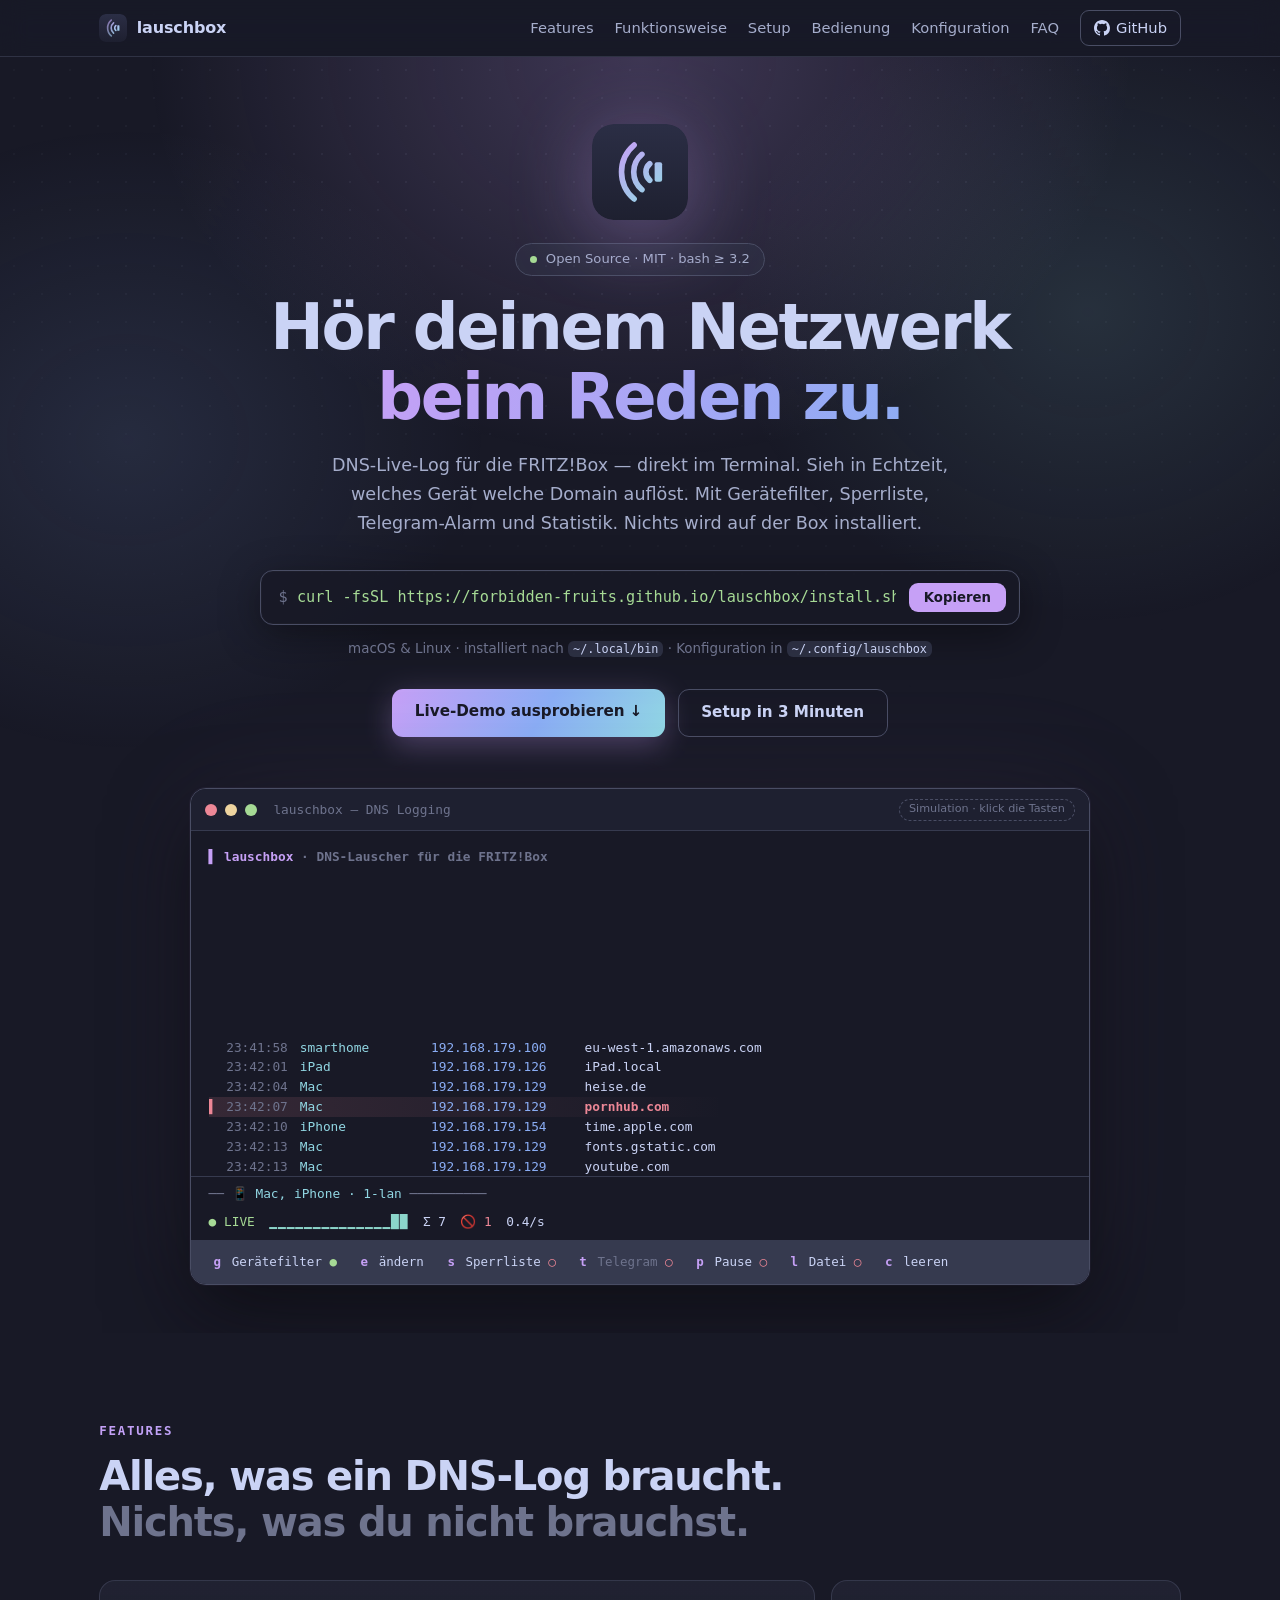
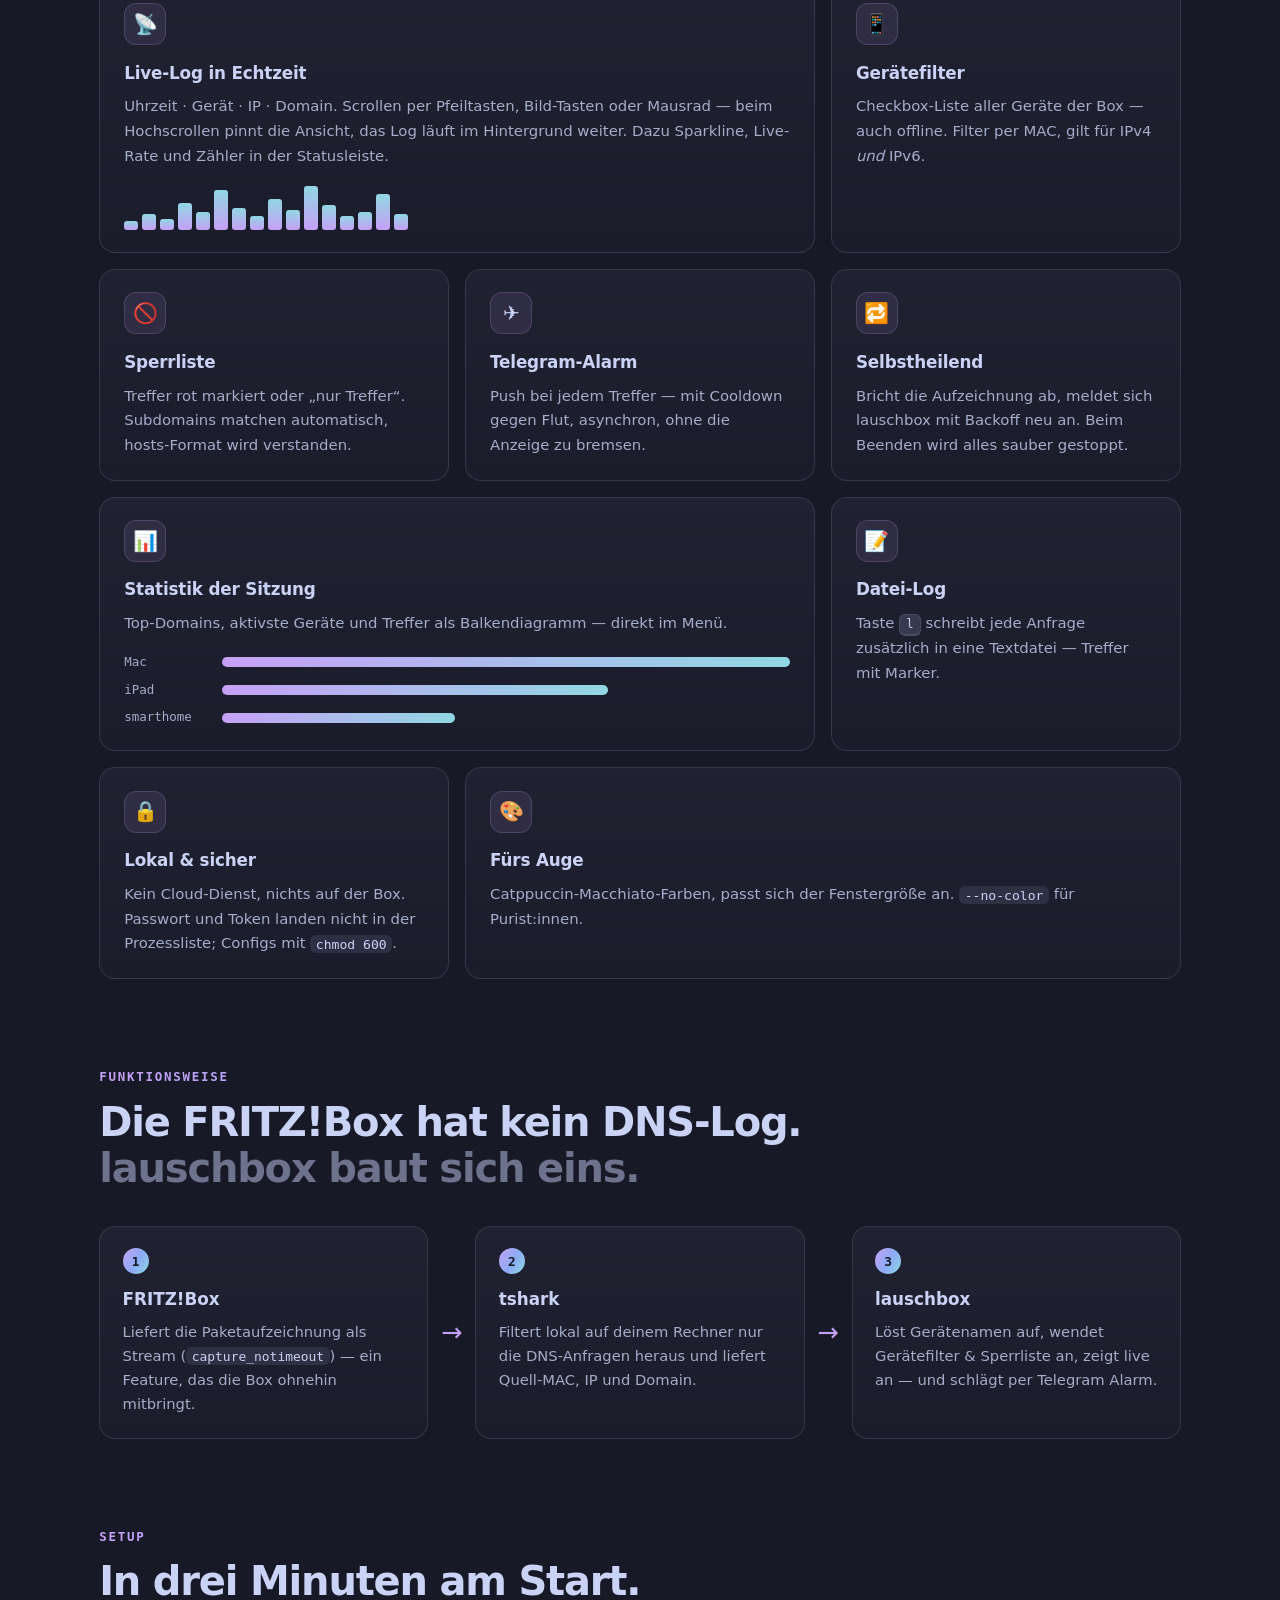
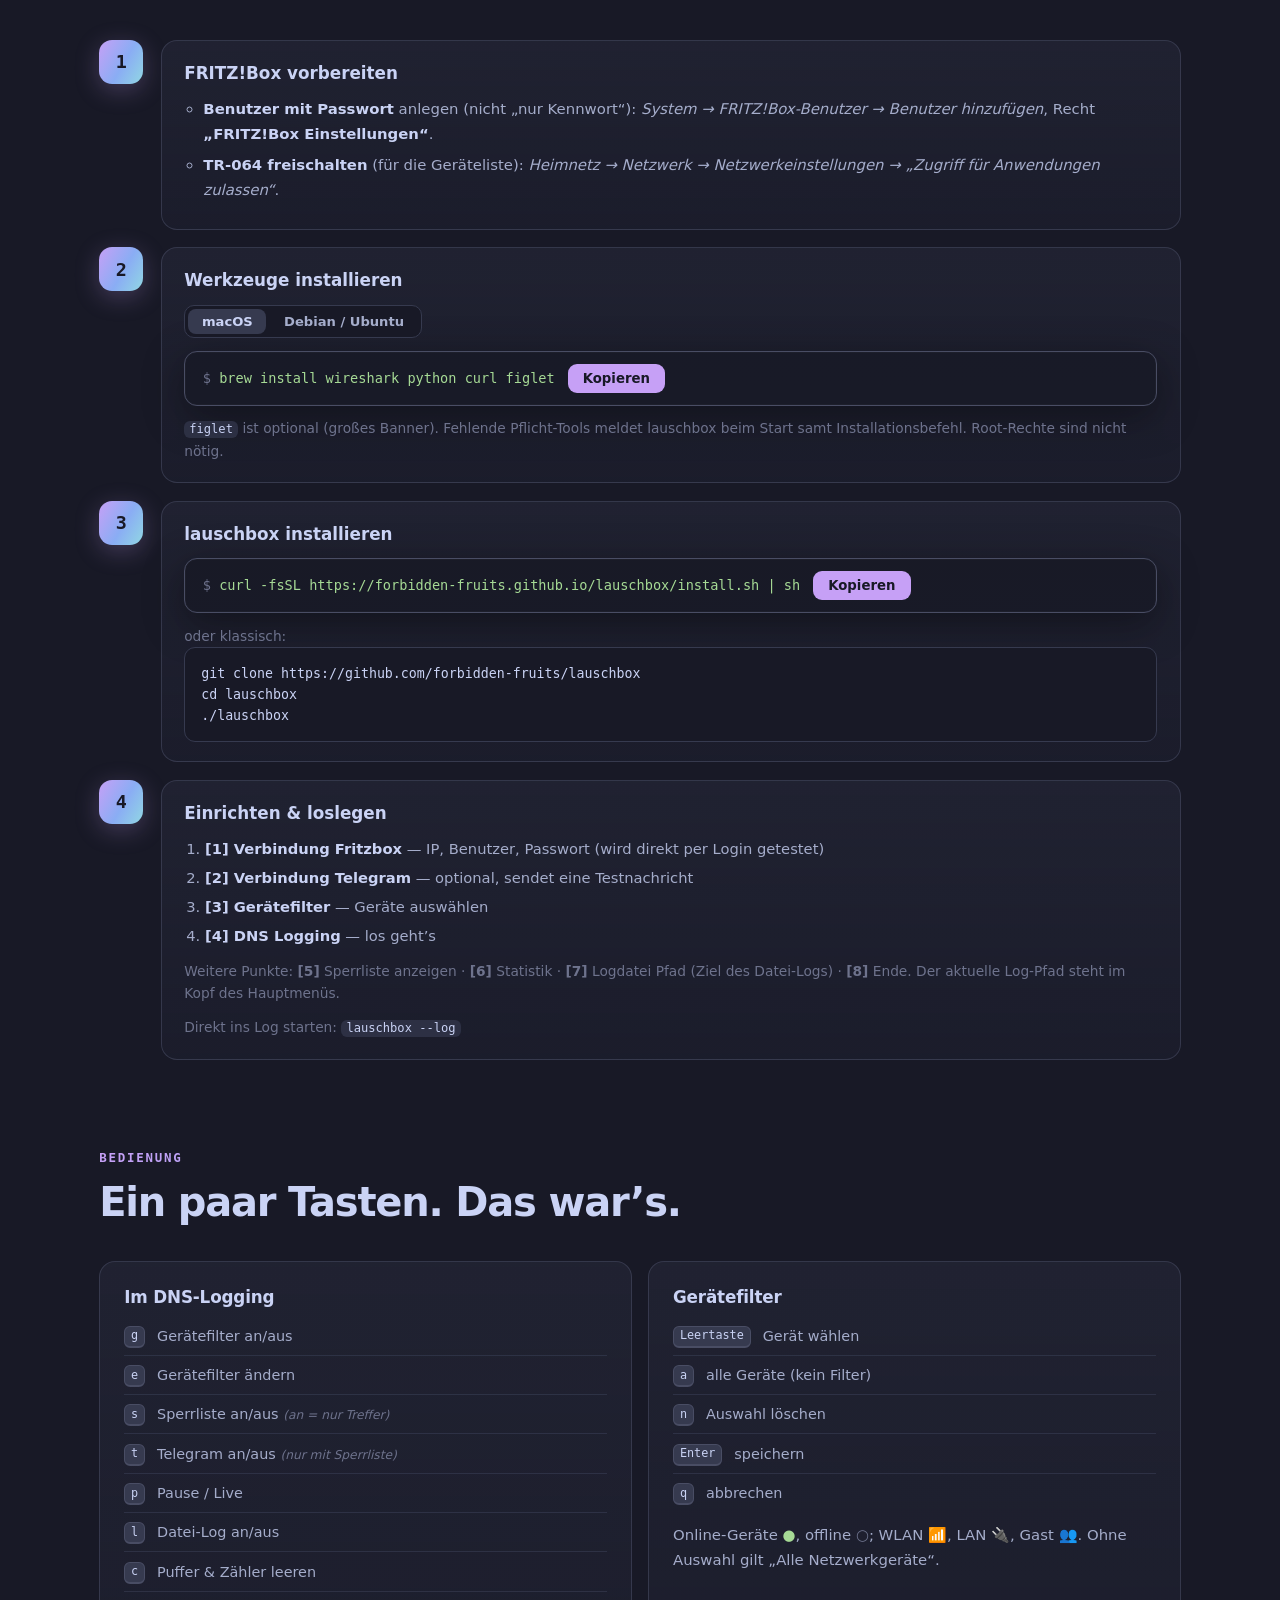
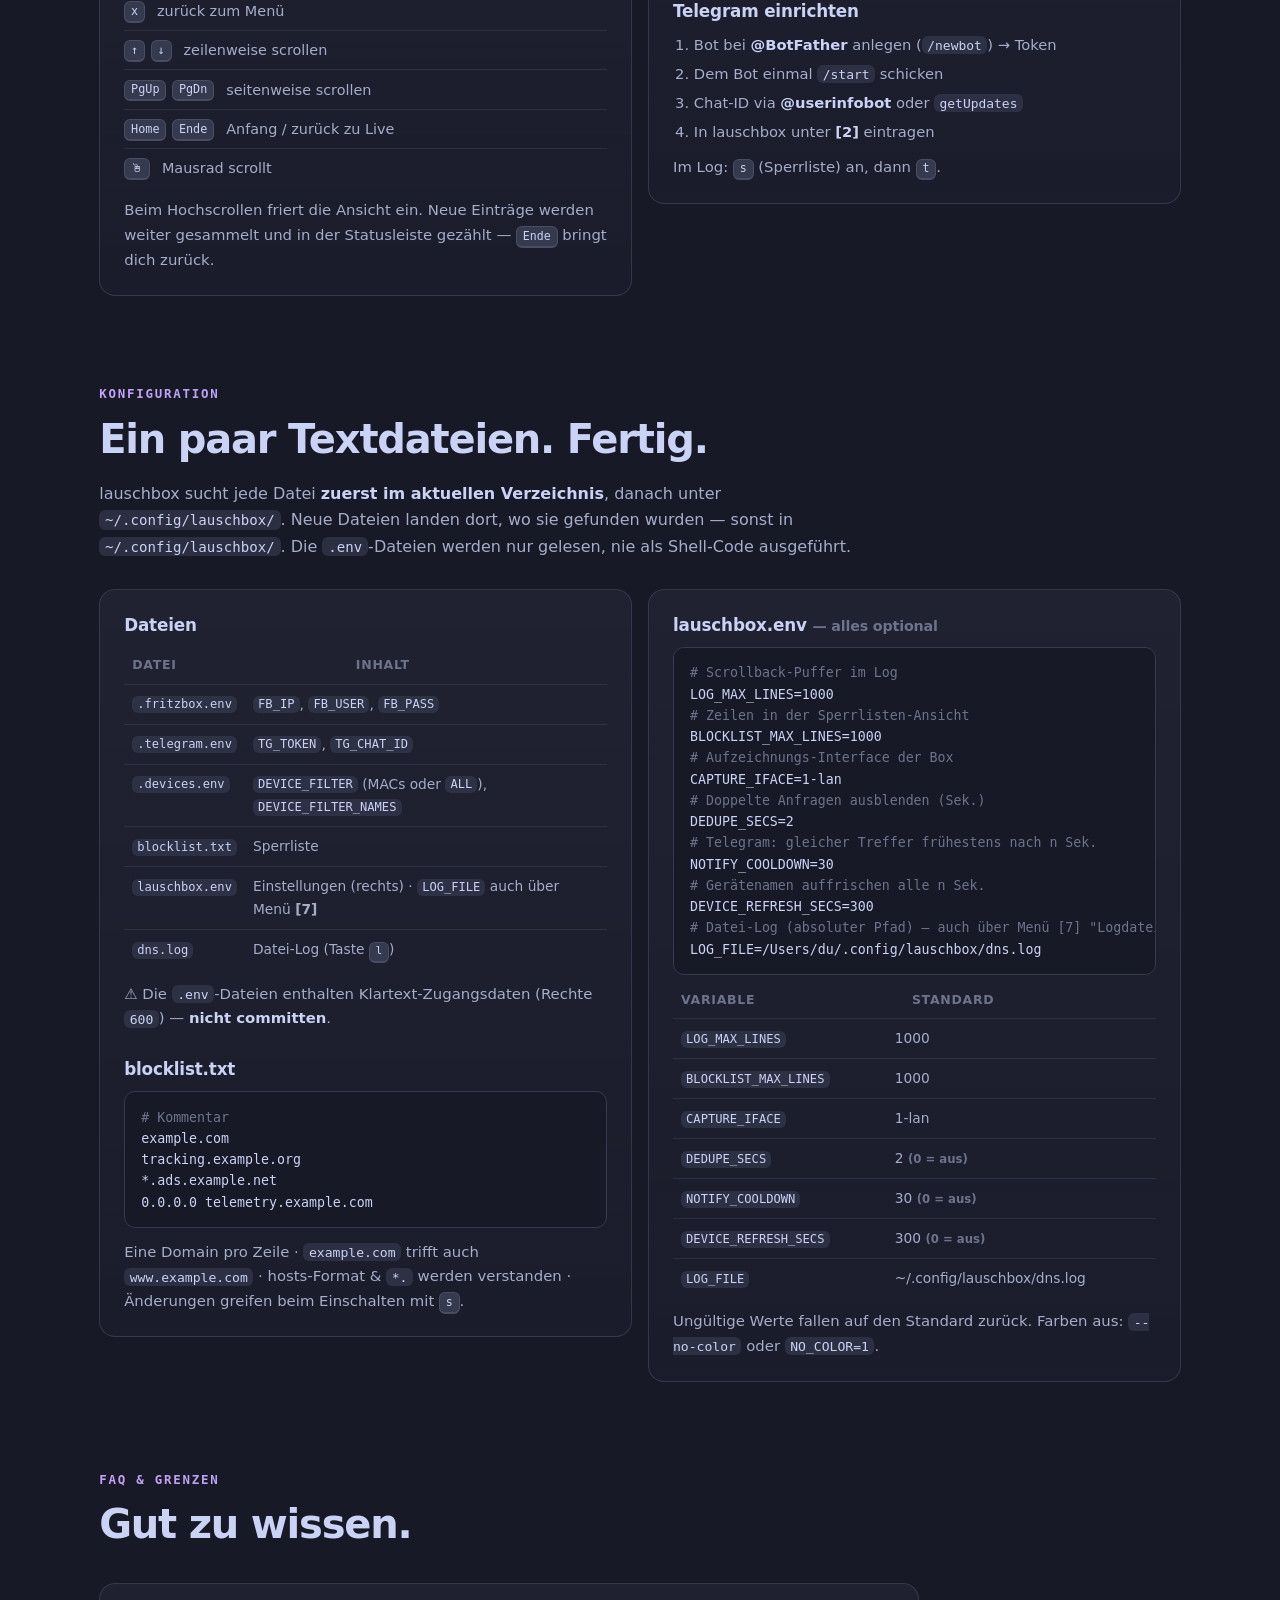
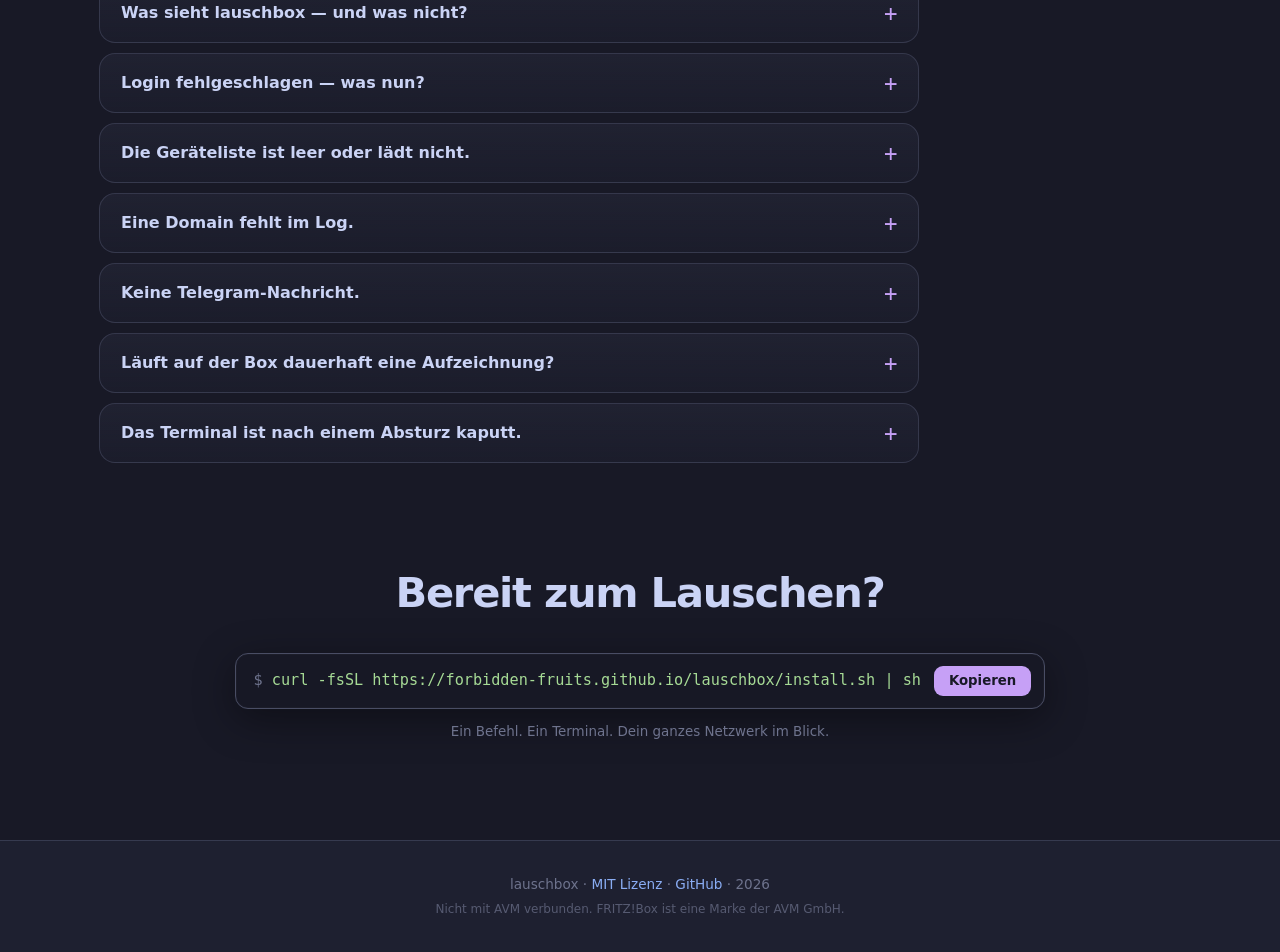
==== commit ef1d7dcf: "log datei pfad editierbar" ====
--- a/docs/index.html
+++ b/docs/index.html
@@ -280,6 +280,7 @@
               <li><b>[3] Gerätefilter</b> — Geräte auswählen</li>
               <li><b>[4] DNS Logging</b> — los geht’s</li>
             </ol>
+            <p class="note">Weitere Punkte: <b>[5]</b> Sperrliste anzeigen · <b>[6]</b> Statistik · <b>[7]</b> Logdatei Pfad (Ziel des Datei-Logs) · <b>[8]</b> Ende. Der aktuelle Log-Pfad steht im Kopf des Hauptmenüs.</p>
             <p class="note">Direkt ins Log starten: <code>lauschbox --log</code></p>
           </div>
         </li>
@@ -352,7 +353,7 @@
               <tr><td><code>.telegram.env</code></td><td><code>TG_TOKEN</code>, <code>TG_CHAT_ID</code></td></tr>
               <tr><td><code>.devices.env</code></td><td><code>DEVICE_FILTER</code> (MACs oder <code>ALL</code>), <code>DEVICE_FILTER_NAMES</code></td></tr>
               <tr><td><code>blocklist.txt</code></td><td>Sperrliste</td></tr>
-              <tr><td><code>lauschbox.env</code></td><td>Einstellungen (rechts)</td></tr>
+              <tr><td><code>lauschbox.env</code></td><td>Einstellungen (rechts) · <code>LOG_FILE</code> auch über Menü <b>[7]</b></td></tr>
               <tr><td><code>dns.log</code></td><td>Datei-Log (Taste <kbd>l</kbd>)</td></tr>
             </tbody>
           </table>
@@ -381,7 +382,7 @@
 NOTIFY_COOLDOWN=30
 <span class="c-dim"># Gerätenamen auffrischen alle n Sek.</span>
 DEVICE_REFRESH_SECS=300
-<span class="c-dim"># Datei-Log (absoluter Pfad)</span>
+<span class="c-dim"># Datei-Log (absoluter Pfad) — auch über Menü [7] "Logdatei Pfad" setzbar</span>
 LOG_FILE=/Users/du/.config/lauschbox/dns.log</pre>
           <table class="tbl">
             <thead><tr><th>Variable</th><th>Standard</th></tr></thead>
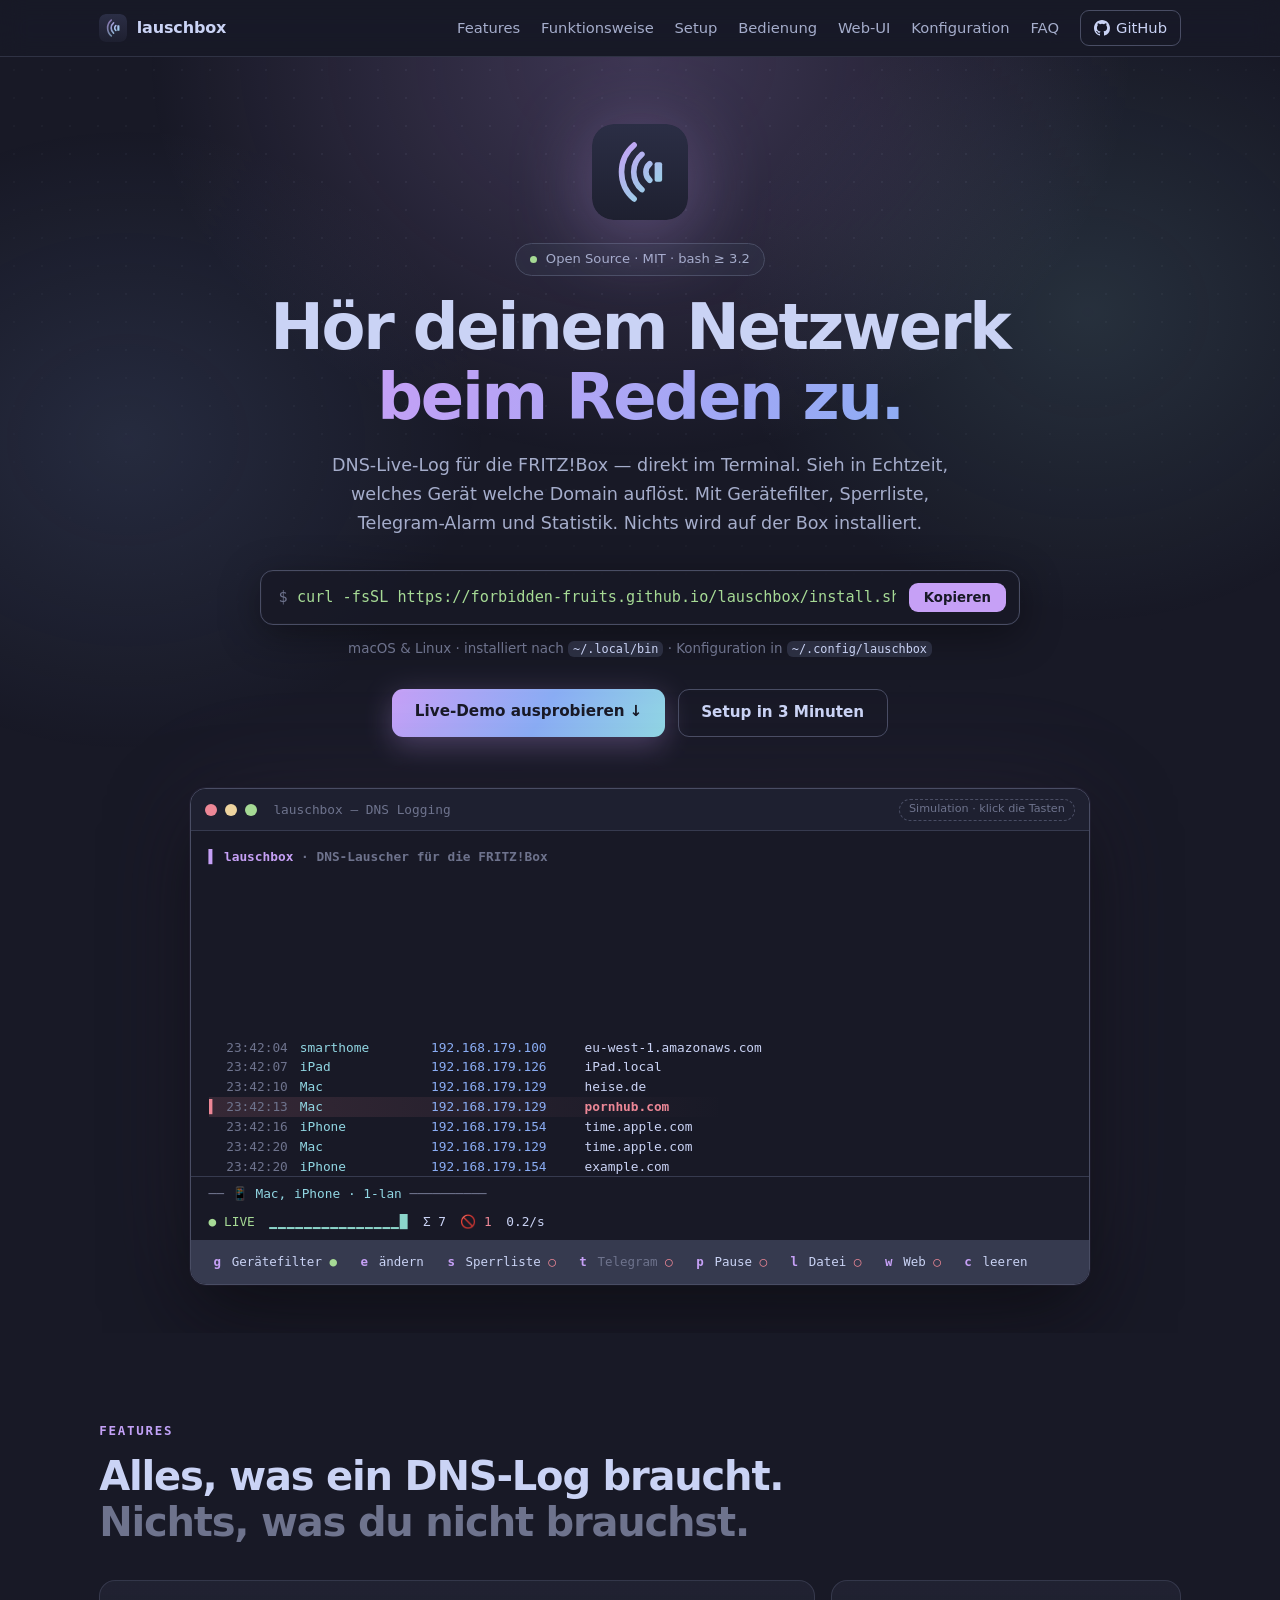
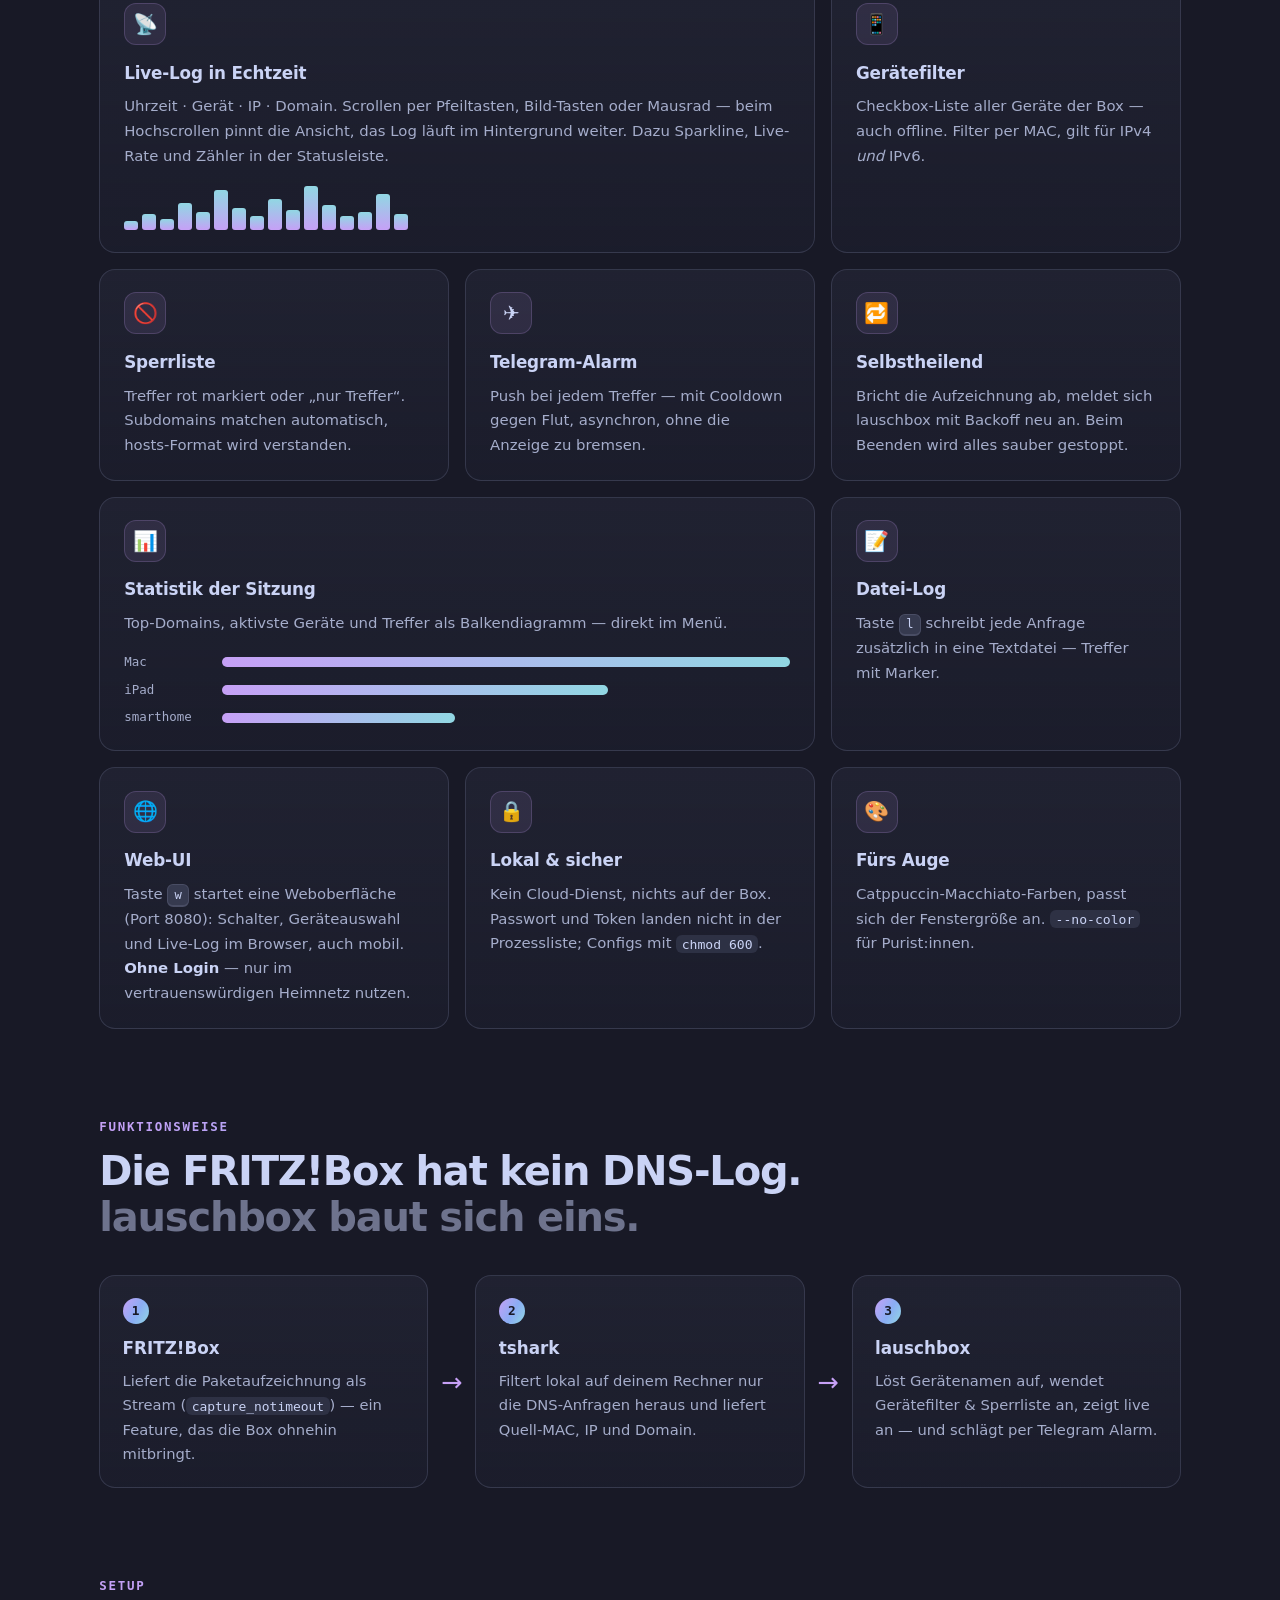
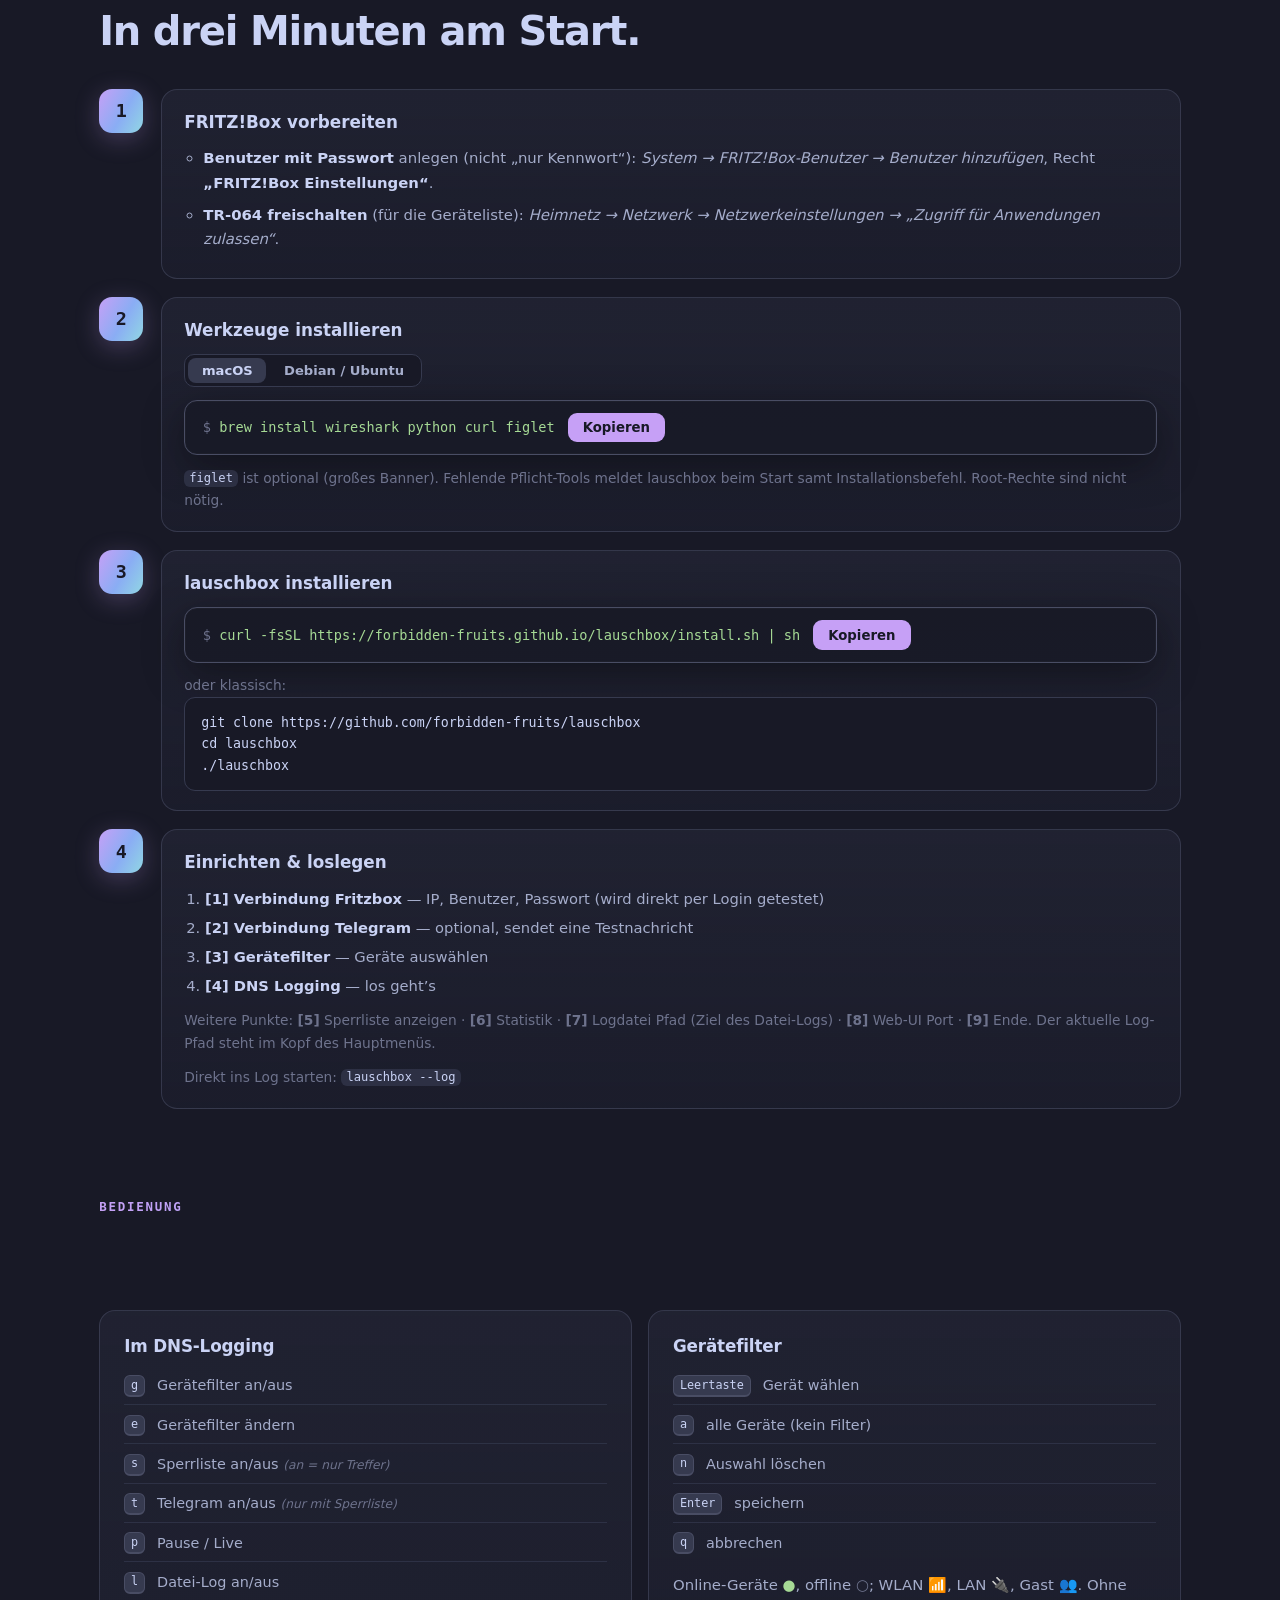
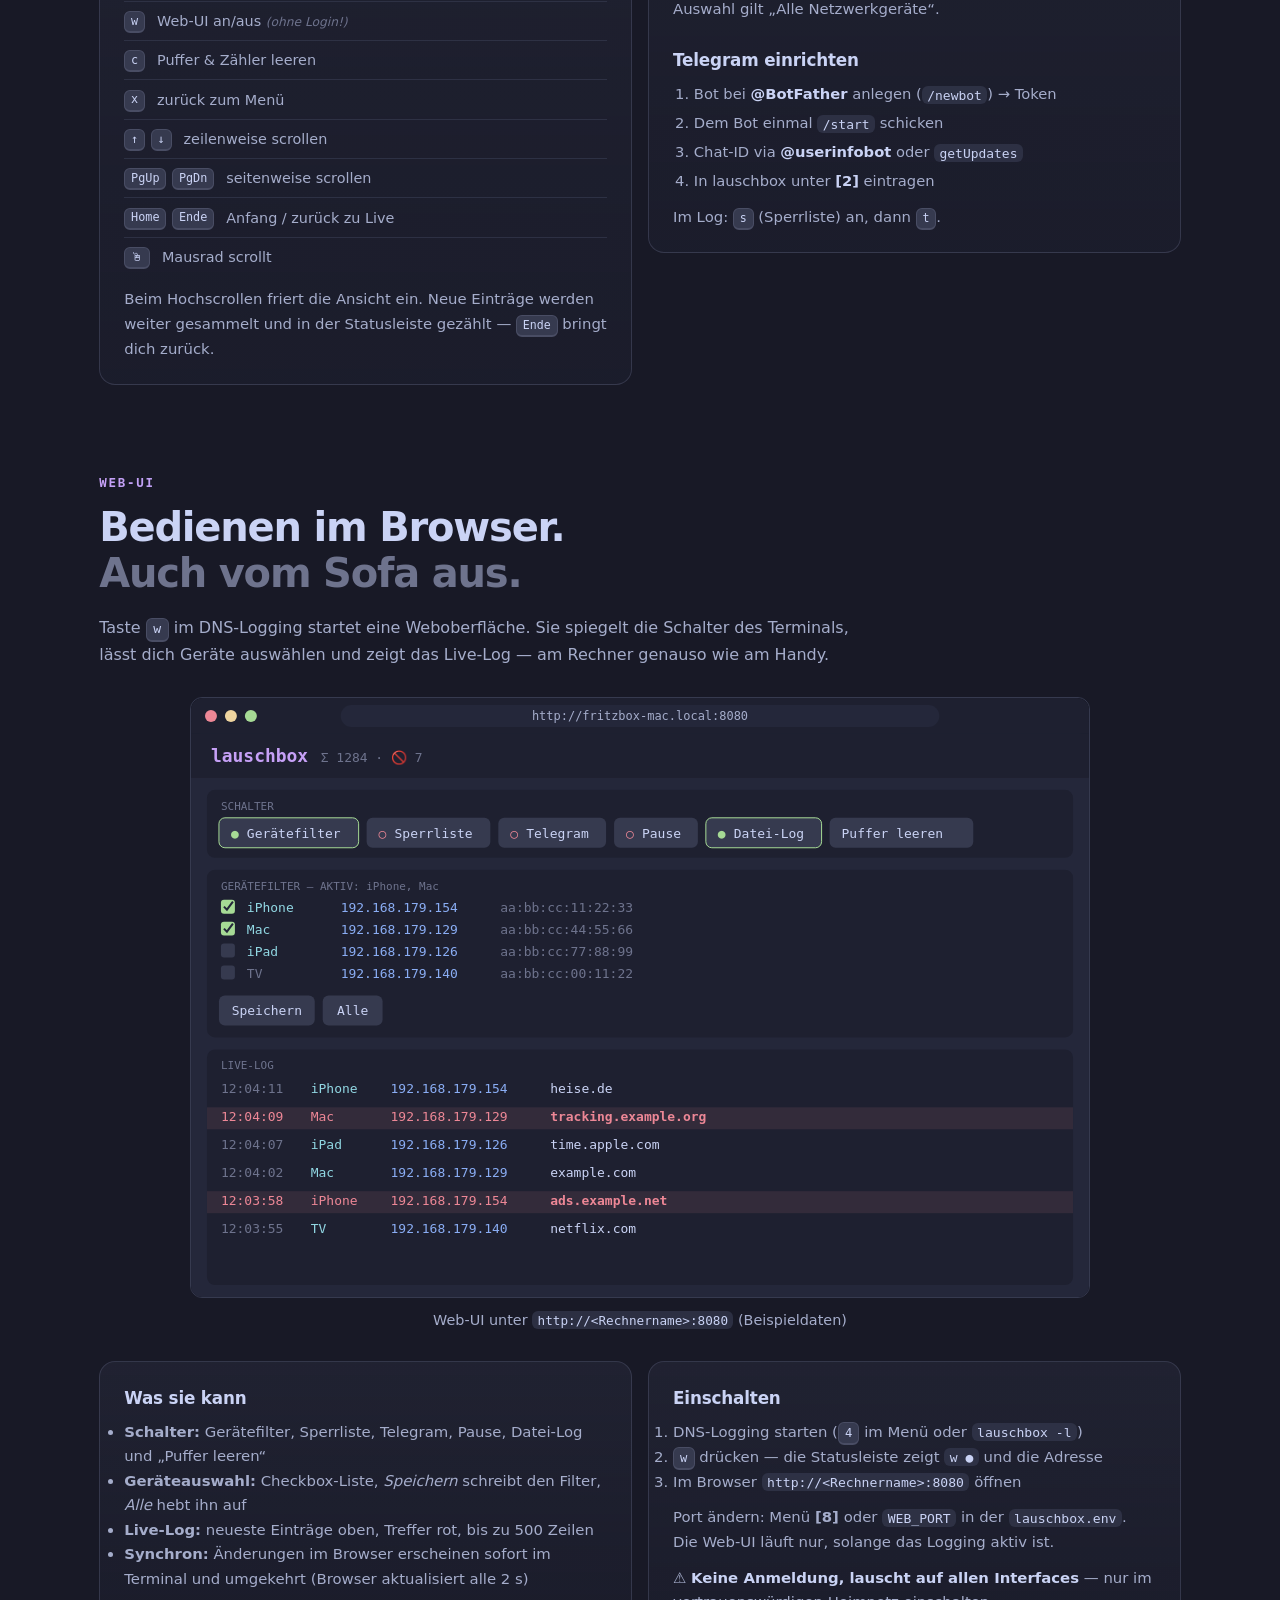
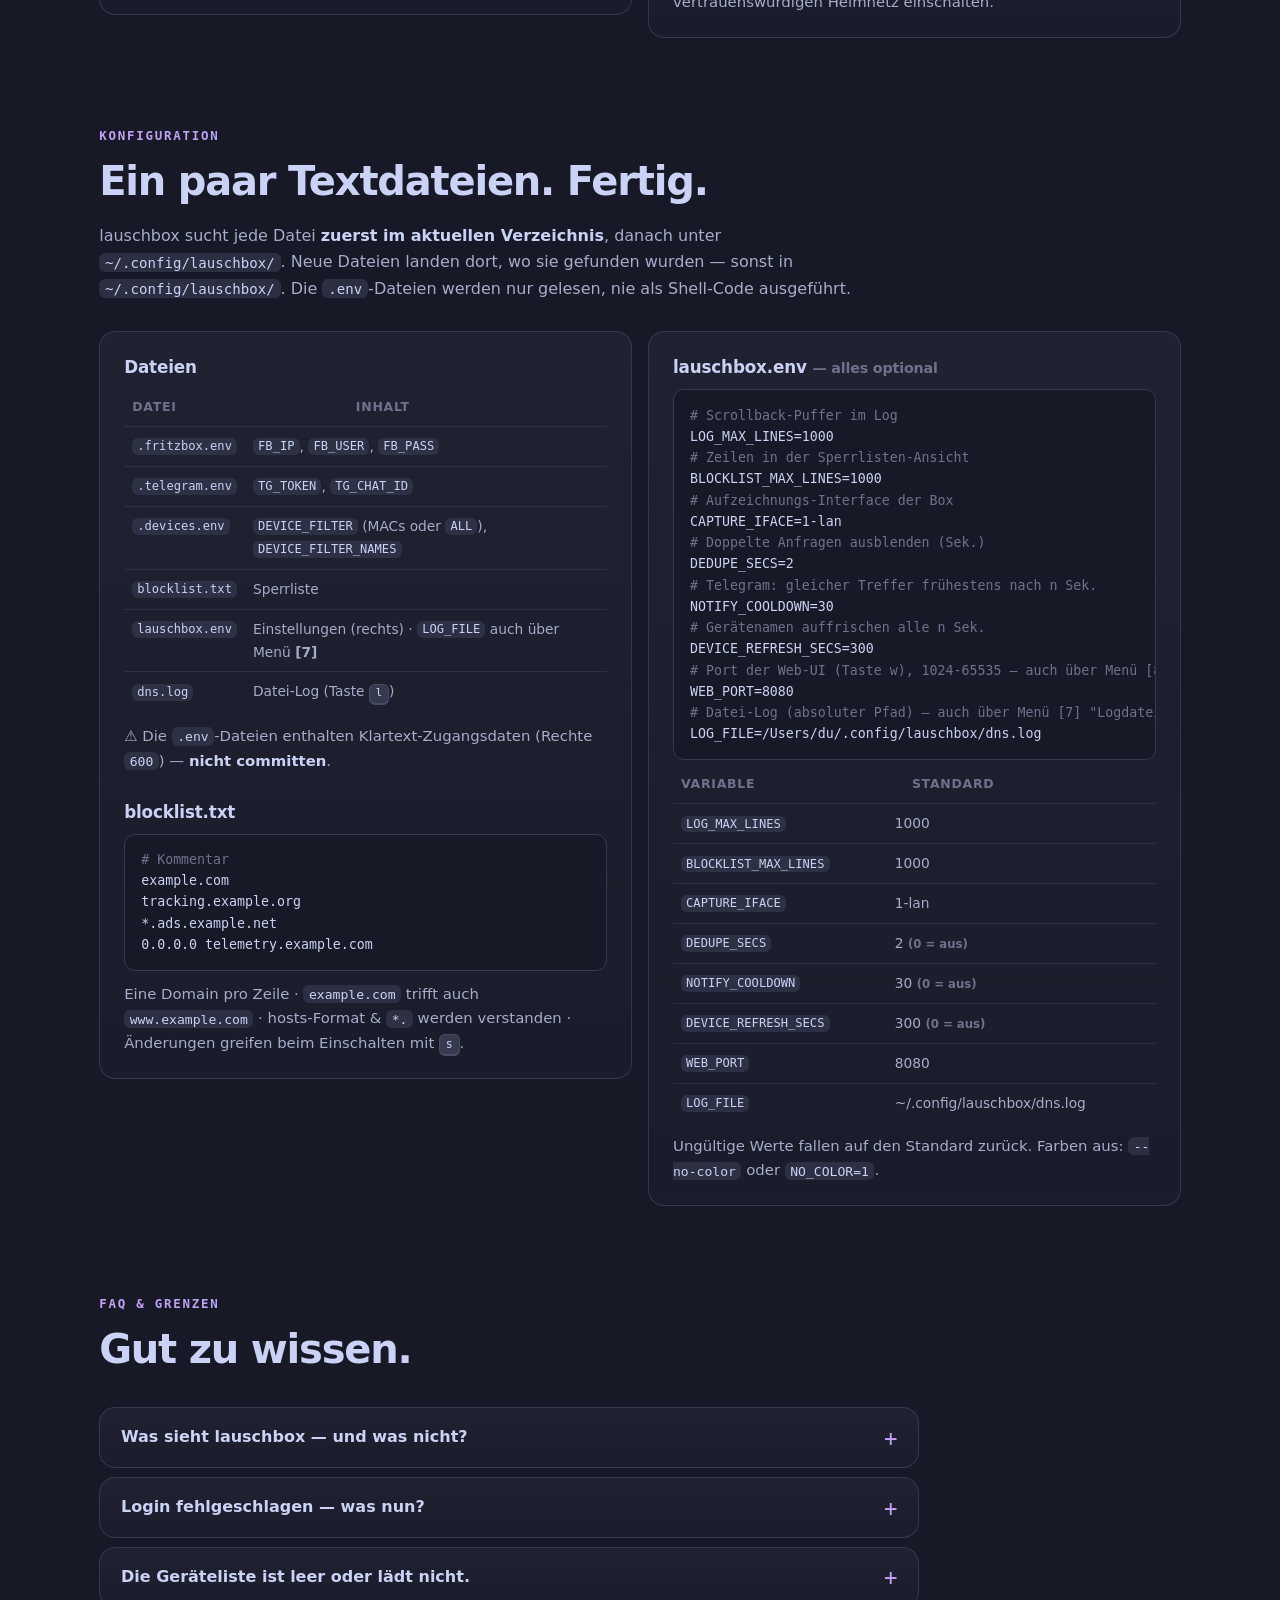
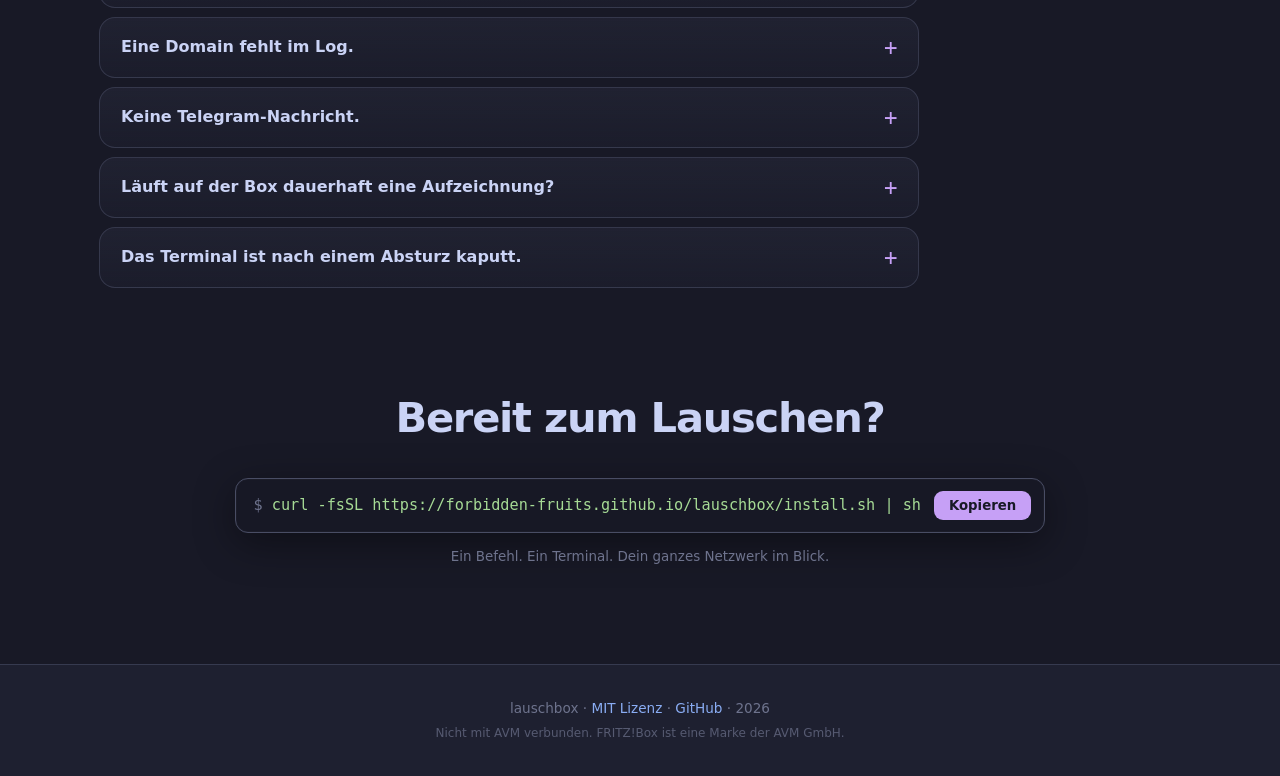
==== commit a488079c: "Web-UI (Taste w): Schalter, Geräteauswahl, Live-Log im Browser; Menü Web-UI Port; Docs" ====
--- a/docs/index.html
+++ b/docs/index.html
@@ -27,6 +27,7 @@
         <a href="#how">Funktionsweise</a>
         <a href="#setup">Setup</a>
         <a href="#usage">Bedienung</a>
+        <a href="#webui">Web-UI</a>
         <a href="#config">Konfiguration</a>
         <a href="#faq">FAQ</a>
         <a class="nav-gh" href="https://github.com/forbidden-fruits/lauschbox" target="_blank" rel="noopener">
@@ -103,6 +104,7 @@
             <button class="key" data-k="t"><b>t</b> Telegram <i class="tog" data-t="t"></i></button>
             <button class="key" data-k="p"><b>p</b> Pause <i class="tog" data-t="p"></i></button>
             <button class="key" data-k="l"><b>l</b> Datei <i class="tog" data-t="l"></i></button>
+            <button class="key" data-k="w"><b>w</b> Web <i class="tog" data-t="w"></i></button>
             <button class="key" data-k="c"><b>c</b> leeren</button>
           </div>
         </div>
@@ -175,12 +177,18 @@
         </article>
 
         <article class="card spot">
+          <div class="card-icon">🌐</div>
+          <h3>Web-UI</h3>
+          <p>Taste <kbd>w</kbd> startet eine Weboberfläche (Port 8080): Schalter, Geräteauswahl und Live-Log im Browser, auch mobil. <strong>Ohne Login</strong> — nur im vertrauenswürdigen Heimnetz nutzen.</p>
+        </article>
+
+        <article class="card spot">
           <div class="card-icon">🔒</div>
           <h3>Lokal &amp; sicher</h3>
           <p>Kein Cloud-Dienst, nichts auf der Box. Passwort und Token landen nicht in der Prozessliste; Configs mit <code>chmod 600</code>.</p>
         </article>
 
-        <article class="card spot span-2">
+        <article class="card spot">
           <div class="card-icon">🎨</div>
           <h3>Fürs Auge</h3>
           <p>Catppuccin-Macchiato-Farben, passt sich der Fenstergröße an. <code>--no-color</code> für Purist:innen.</p>
@@ -280,7 +288,7 @@
               <li><b>[3] Gerätefilter</b> — Geräte auswählen</li>
               <li><b>[4] DNS Logging</b> — los geht’s</li>
             </ol>
-            <p class="note">Weitere Punkte: <b>[5]</b> Sperrliste anzeigen · <b>[6]</b> Statistik · <b>[7]</b> Logdatei Pfad (Ziel des Datei-Logs) · <b>[8]</b> Ende. Der aktuelle Log-Pfad steht im Kopf des Hauptmenüs.</p>
+            <p class="note">Weitere Punkte: <b>[5]</b> Sperrliste anzeigen · <b>[6]</b> Statistik · <b>[7]</b> Logdatei Pfad (Ziel des Datei-Logs) · <b>[8]</b> Web-UI Port · <b>[9]</b> Ende. Der aktuelle Log-Pfad steht im Kopf des Hauptmenüs.</p>
             <p class="note">Direkt ins Log starten: <code>lauschbox --log</code></p>
           </div>
         </li>
@@ -302,6 +310,7 @@
             <div><kbd>t</kbd><span>Telegram an/aus <em>(nur mit Sperrliste)</em></span></div>
             <div><kbd>p</kbd><span>Pause / Live</span></div>
             <div><kbd>l</kbd><span>Datei-Log an/aus</span></div>
+            <div><kbd>w</kbd><span>Web-UI an/aus <em>(ohne Login!)</em></span></div>
             <div><kbd>c</kbd><span>Puffer &amp; Zähler leeren</span></div>
             <div><kbd>x</kbd><span>zurück zum Menü</span></div>
             <div><kbd>↑</kbd><kbd>↓</kbd><span>zeilenweise scrollen</span></div>
@@ -331,6 +340,41 @@
             <li>In lauschbox unter <b>[2]</b> eintragen</li>
           </ol>
           <p class="note">Im Log: <kbd>s</kbd> (Sperrliste) an, dann <kbd>t</kbd>.</p>
+        </div>
+      </div>
+
+    </section>
+
+    <!-- ================= WEB-UI ================= -->
+    <section id="webui" class="section">
+      <p class="eyebrow">Web-UI</p>
+      <h2>Bedienen im Browser.<br><span class="dim">Auch vom Sofa aus.</span></h2>
+      <p class="lead">Taste <kbd>w</kbd> im DNS-Logging startet eine Weboberfläche. Sie spiegelt die Schalter des Terminals, lässt dich Geräte auswählen und zeigt das Live-Log — am Rechner genauso wie am Handy.</p>
+
+      <figure class="webui">
+        <img src="img/web-ui.svg" alt="Web-UI von lauschbox: Schalter, Geräteauswahl und Live-Log im Browser" width="900" height="600" loading="lazy">
+        <figcaption>Web-UI unter <code>http://&lt;Rechnername&gt;:8080</code> (Beispieldaten)</figcaption>
+      </figure>
+
+      <div class="grid two">
+        <div class="panel spot">
+          <h3>Was sie kann</h3>
+          <ul>
+            <li><b>Schalter:</b> Gerätefilter, Sperrliste, Telegram, Pause, Datei-Log und „Puffer leeren“</li>
+            <li><b>Geräteauswahl:</b> Checkbox-Liste, <i>Speichern</i> schreibt den Filter, <i>Alle</i> hebt ihn auf</li>
+            <li><b>Live-Log:</b> neueste Einträge oben, Treffer rot, bis zu 500 Zeilen</li>
+            <li><b>Synchron:</b> Änderungen im Browser erscheinen sofort im Terminal und umgekehrt (Browser aktualisiert alle 2 s)</li>
+          </ul>
+        </div>
+        <div class="panel spot">
+          <h3>Einschalten</h3>
+          <ol>
+            <li>DNS-Logging starten (<kbd>4</kbd> im Menü oder <code>lauschbox -l</code>)</li>
+            <li><kbd>w</kbd> drücken — die Statusleiste zeigt <code>w ●</code> und die Adresse</li>
+            <li>Im Browser <code>http://&lt;Rechnername&gt;:8080</code> öffnen</li>
+          </ol>
+          <p class="note">Port ändern: Menü <b>[8]</b> oder <code>WEB_PORT</code> in der <code>lauschbox.env</code>. Die Web-UI läuft nur, solange das Logging aktiv ist.</p>
+          <p class="note">⚠️ <strong>Keine Anmeldung, lauscht auf allen Interfaces</strong> — nur im vertrauenswürdigen Heimnetz einschalten.</p>
         </div>
       </div>
     </section>
@@ -382,6 +426,8 @@
 NOTIFY_COOLDOWN=30
 <span class="c-dim"># Gerätenamen auffrischen alle n Sek.</span>
 DEVICE_REFRESH_SECS=300
+<span class="c-dim"># Port der Web-UI (Taste w), 1024-65535 — auch über Menü [8] setzbar</span>
+WEB_PORT=8080
 <span class="c-dim"># Datei-Log (absoluter Pfad) — auch über Menü [7] "Logdatei Pfad" setzbar</span>
 LOG_FILE=/Users/du/.config/lauschbox/dns.log</pre>
           <table class="tbl">
@@ -393,6 +439,7 @@
               <tr><td><code>DEDUPE_SECS</code></td><td>2 <span class="dim-inline">(0 = aus)</span></td></tr>
               <tr><td><code>NOTIFY_COOLDOWN</code></td><td>30 <span class="dim-inline">(0 = aus)</span></td></tr>
               <tr><td><code>DEVICE_REFRESH_SECS</code></td><td>300 <span class="dim-inline">(0 = aus)</span></td></tr>
+              <tr><td><code>WEB_PORT</code></td><td>8080</td></tr>
               <tr><td><code>LOG_FILE</code></td><td>~/.config/lauschbox/dns.log</td></tr>
             </tbody>
           </table>
--- a/docs/style.css
+++ b/docs/style.css
@@ -574,3 +574,8 @@
   .js .reveal { opacity: 1; transform: none; }
   .bars i { width: var(--w); }
 }
+
+/* ---------- Web-UI-Visualisierung ---------- */
+.webui { max-width: 900px; margin: 0 auto 1.8rem; }
+.webui img { display: block; width: 100%; height: auto; border-radius: 12px; border: 1px solid var(--surface0); }
+.webui figcaption { margin-top: 0.7rem; color: var(--subtext); font-size: 0.9rem; text-align: center; }
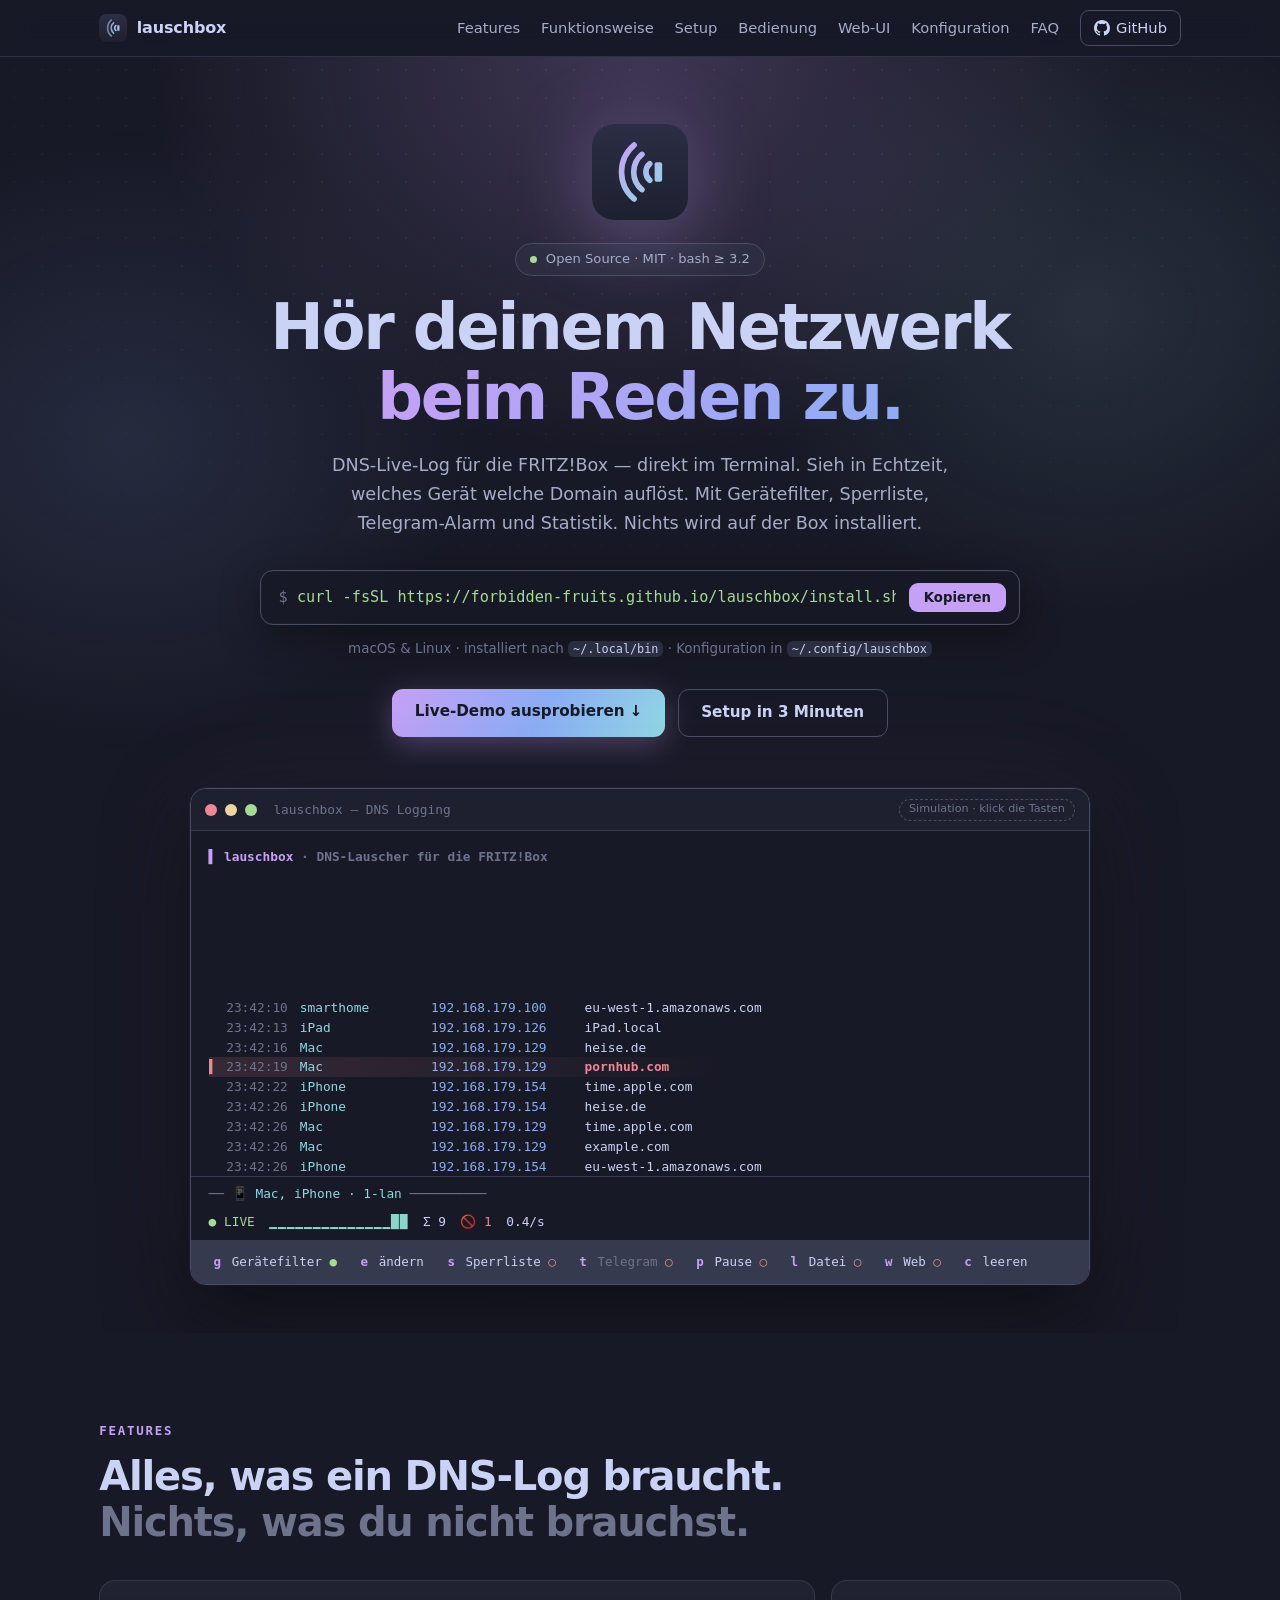
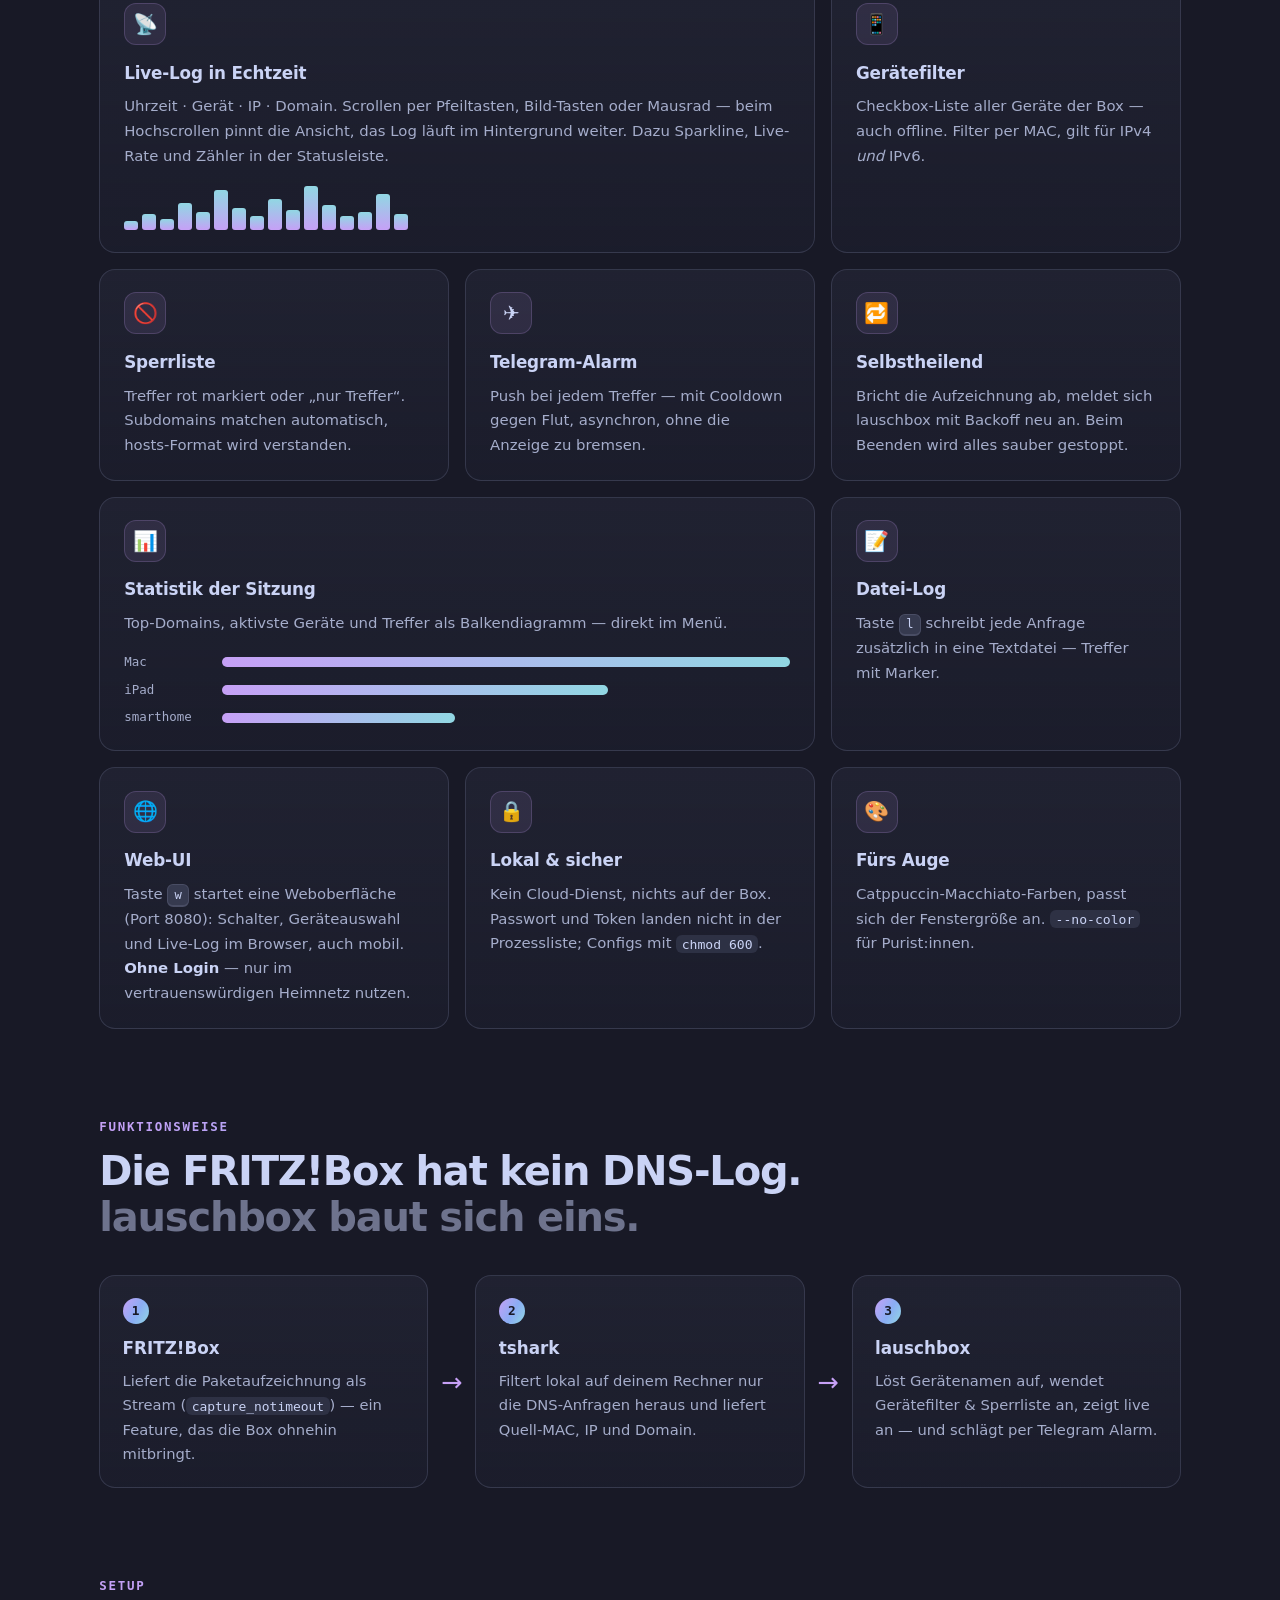
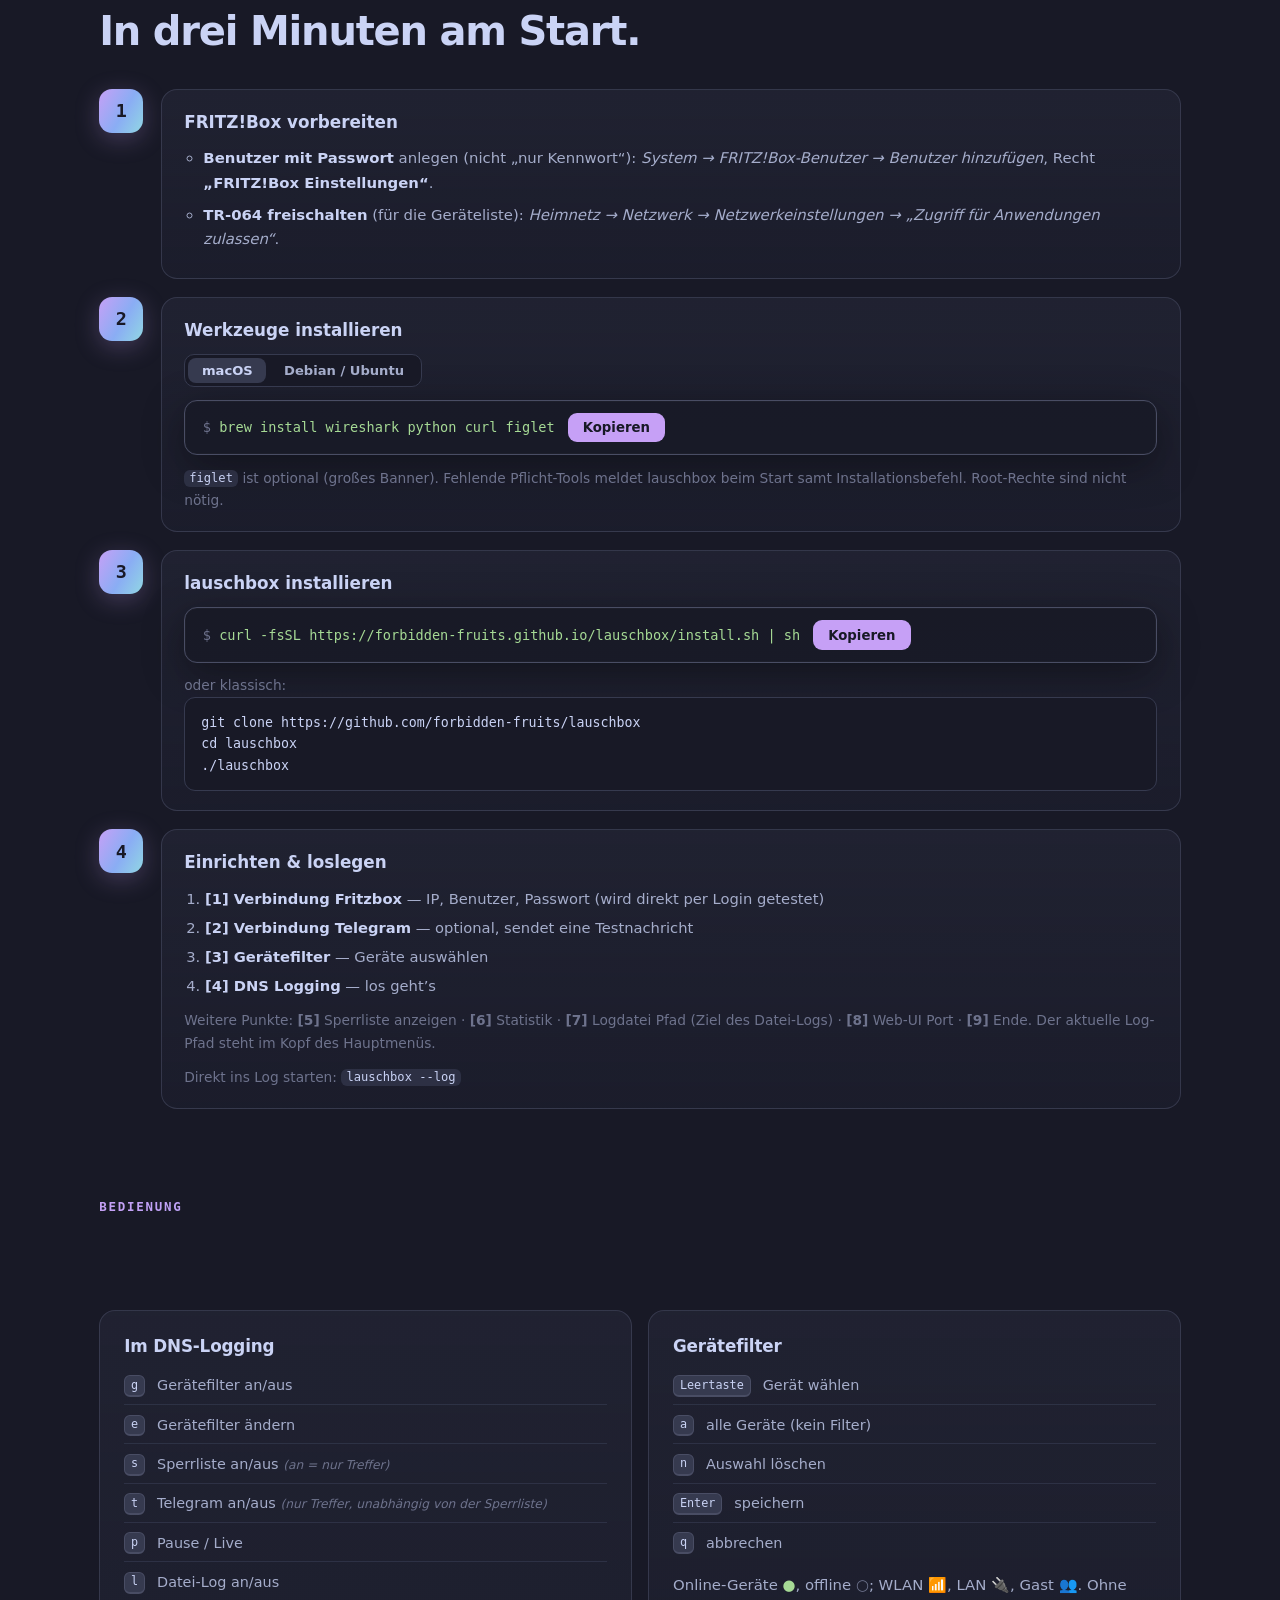
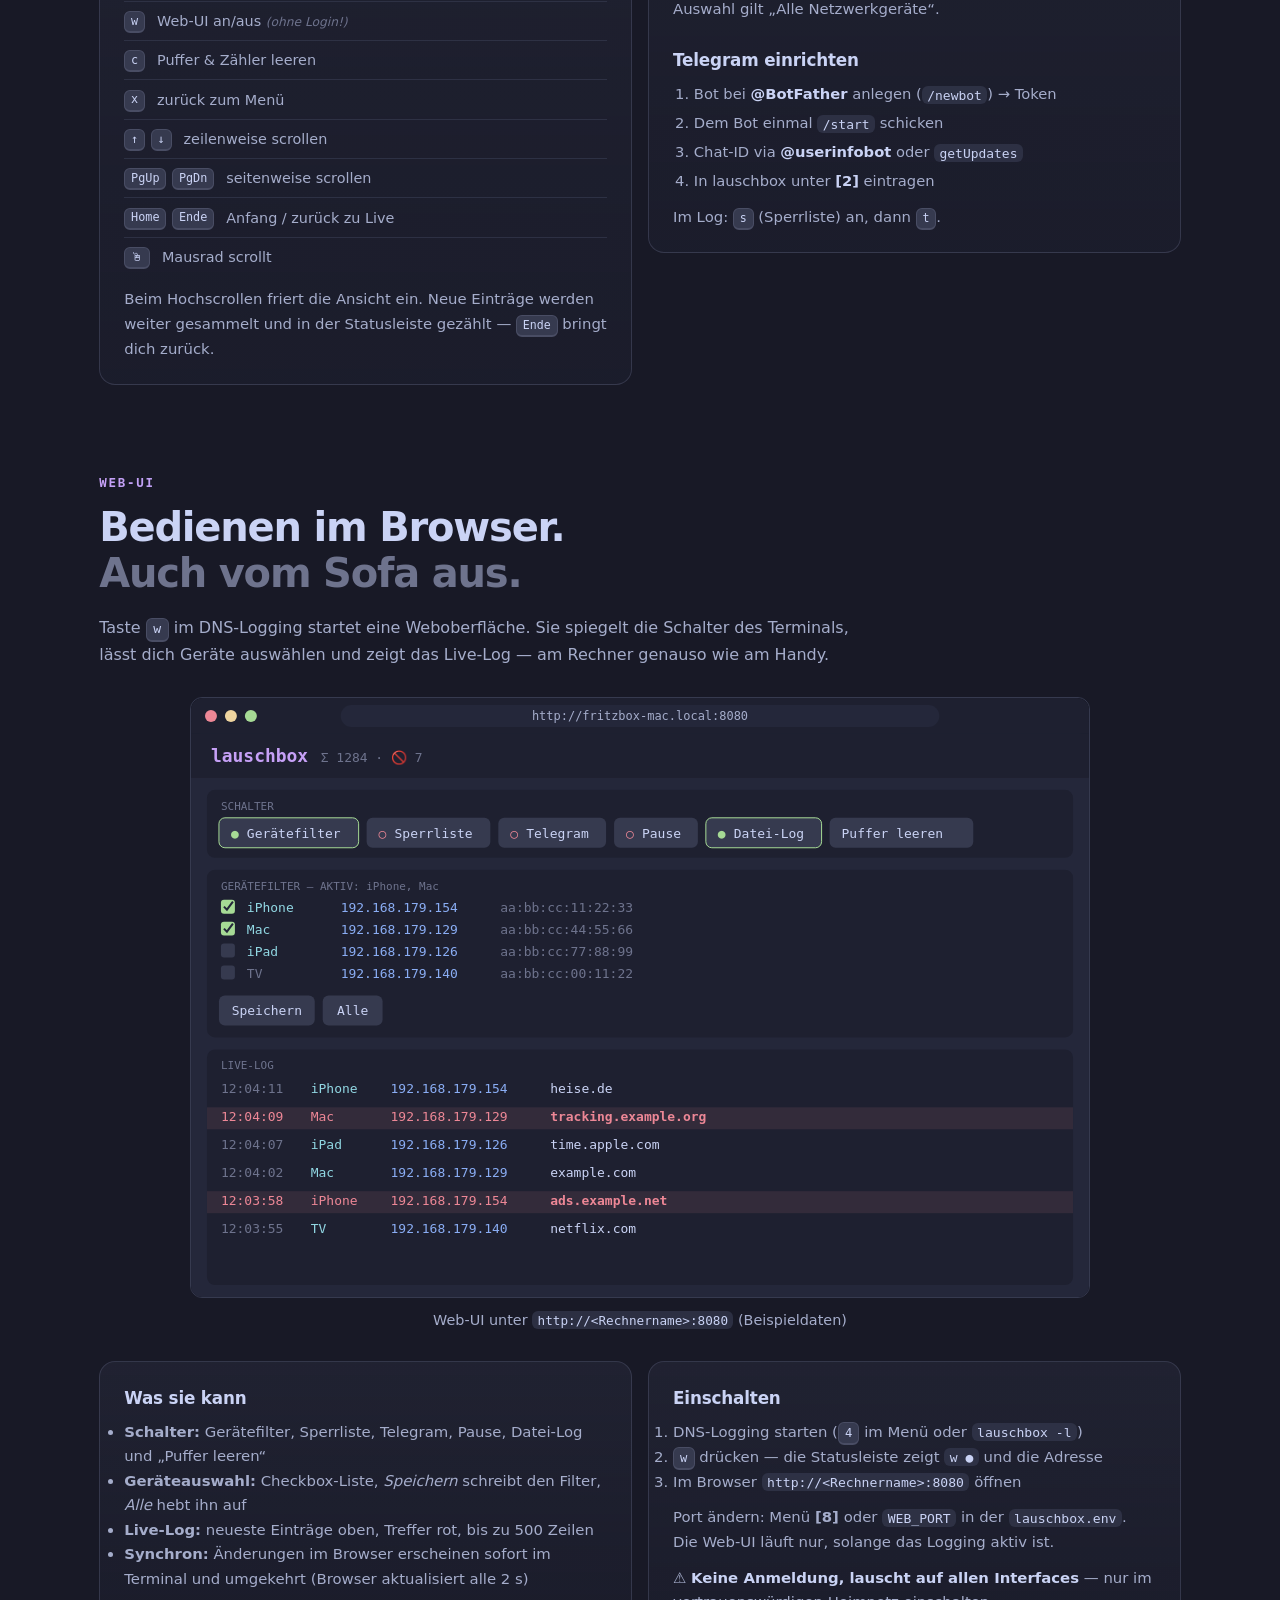
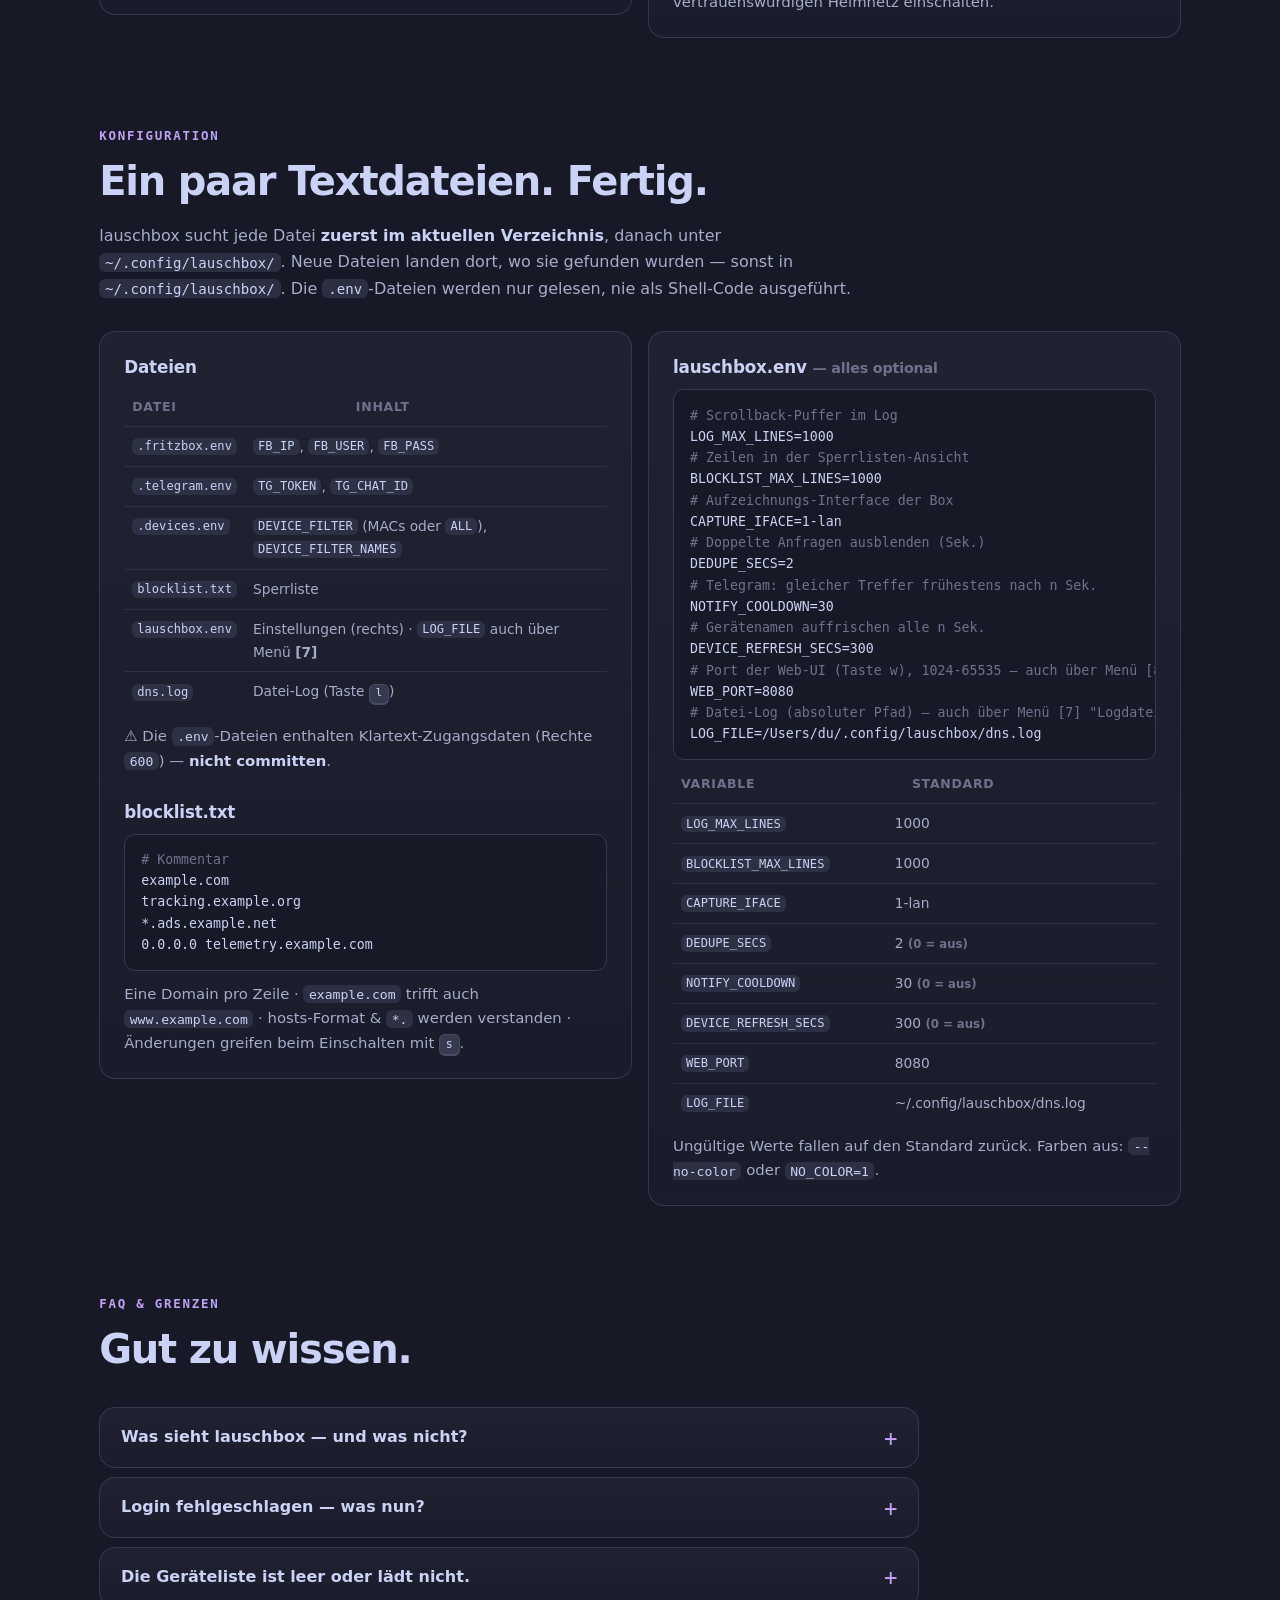
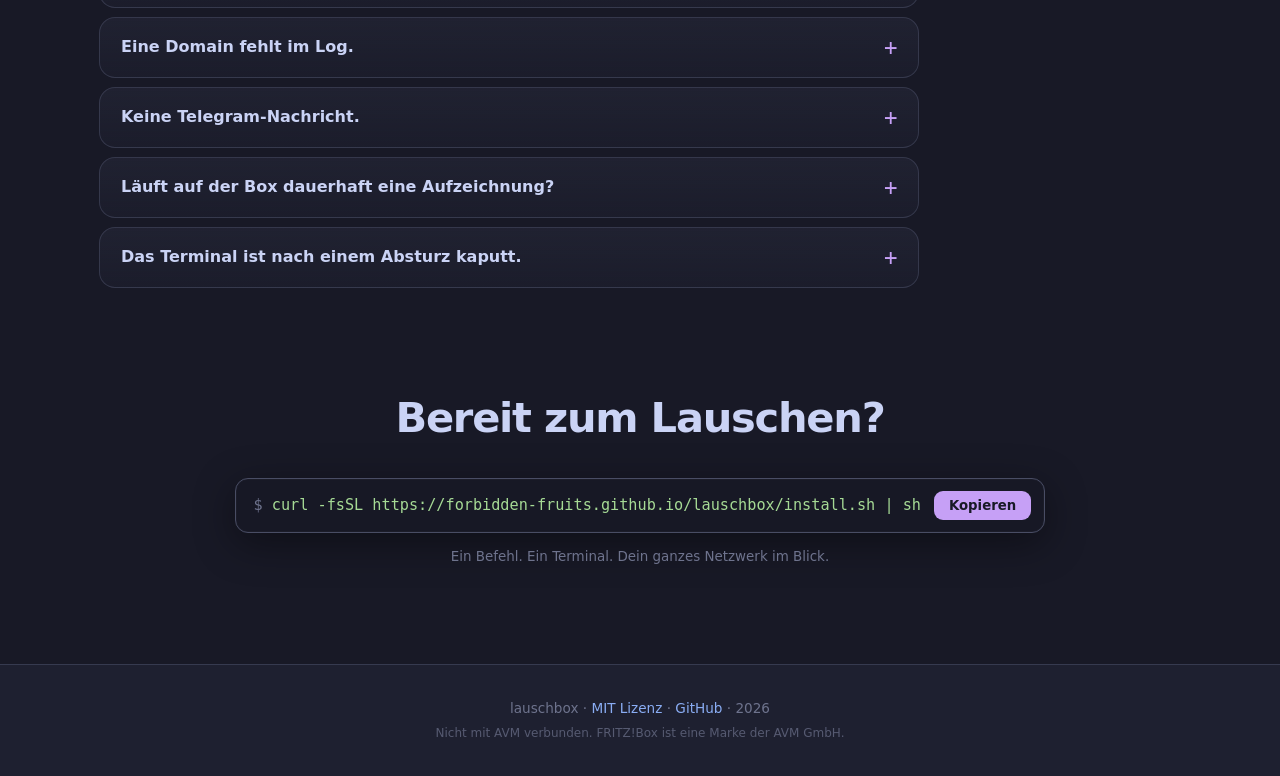
==== commit f1eb6d95: "geräteliste einklappbar in webui, telegram unabhängig von sperrliste an/aus" ====
--- a/docs/index.html
+++ b/docs/index.html
@@ -307,7 +307,7 @@
             <div><kbd>g</kbd><span>Gerätefilter an/aus</span></div>
             <div><kbd>e</kbd><span>Gerätefilter ändern</span></div>
             <div><kbd>s</kbd><span>Sperrliste an/aus <em>(an = nur Treffer)</em></span></div>
-            <div><kbd>t</kbd><span>Telegram an/aus <em>(nur mit Sperrliste)</em></span></div>
+            <div><kbd>t</kbd><span>Telegram an/aus <em>(nur Treffer, unabhängig von der Sperrliste)</em></span></div>
             <div><kbd>p</kbd><span>Pause / Live</span></div>
             <div><kbd>l</kbd><span>Datei-Log an/aus</span></div>
             <div><kbd>w</kbd><span>Web-UI an/aus <em>(ohne Login!)</em></span></div>
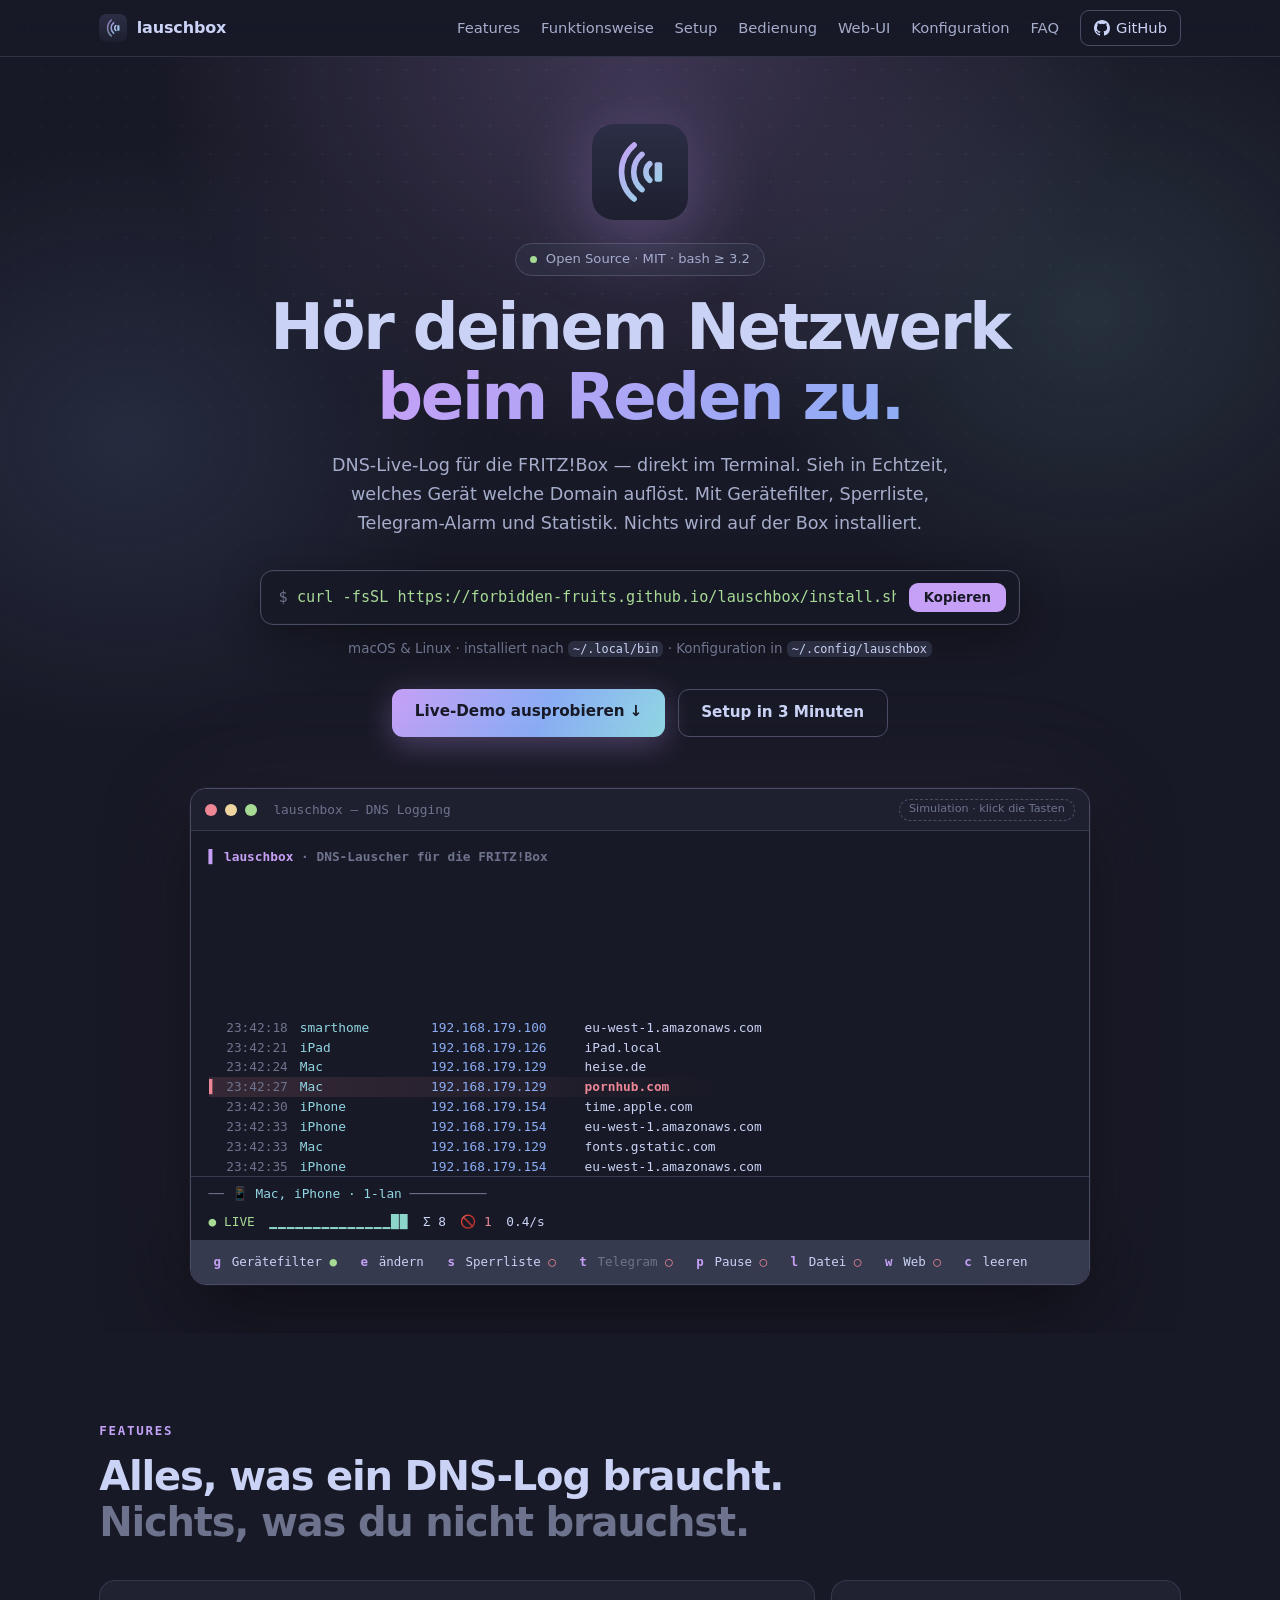
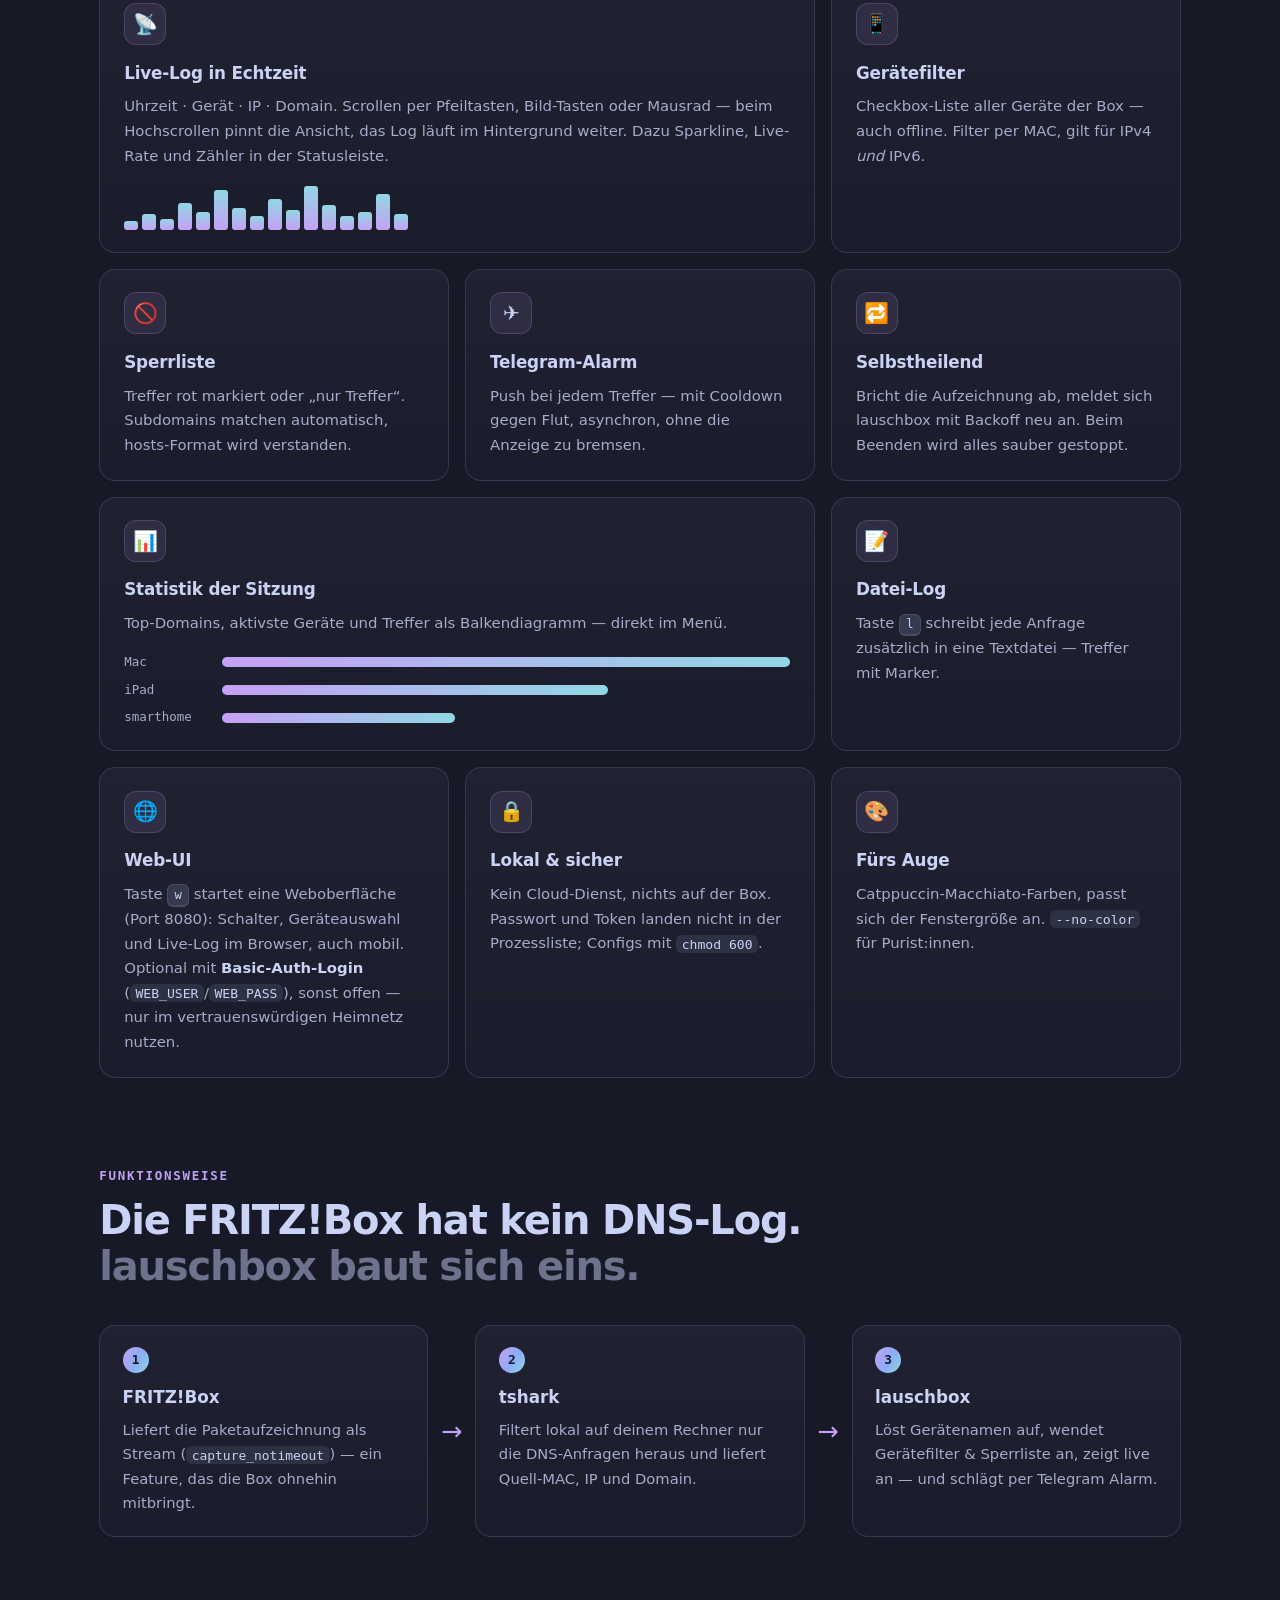
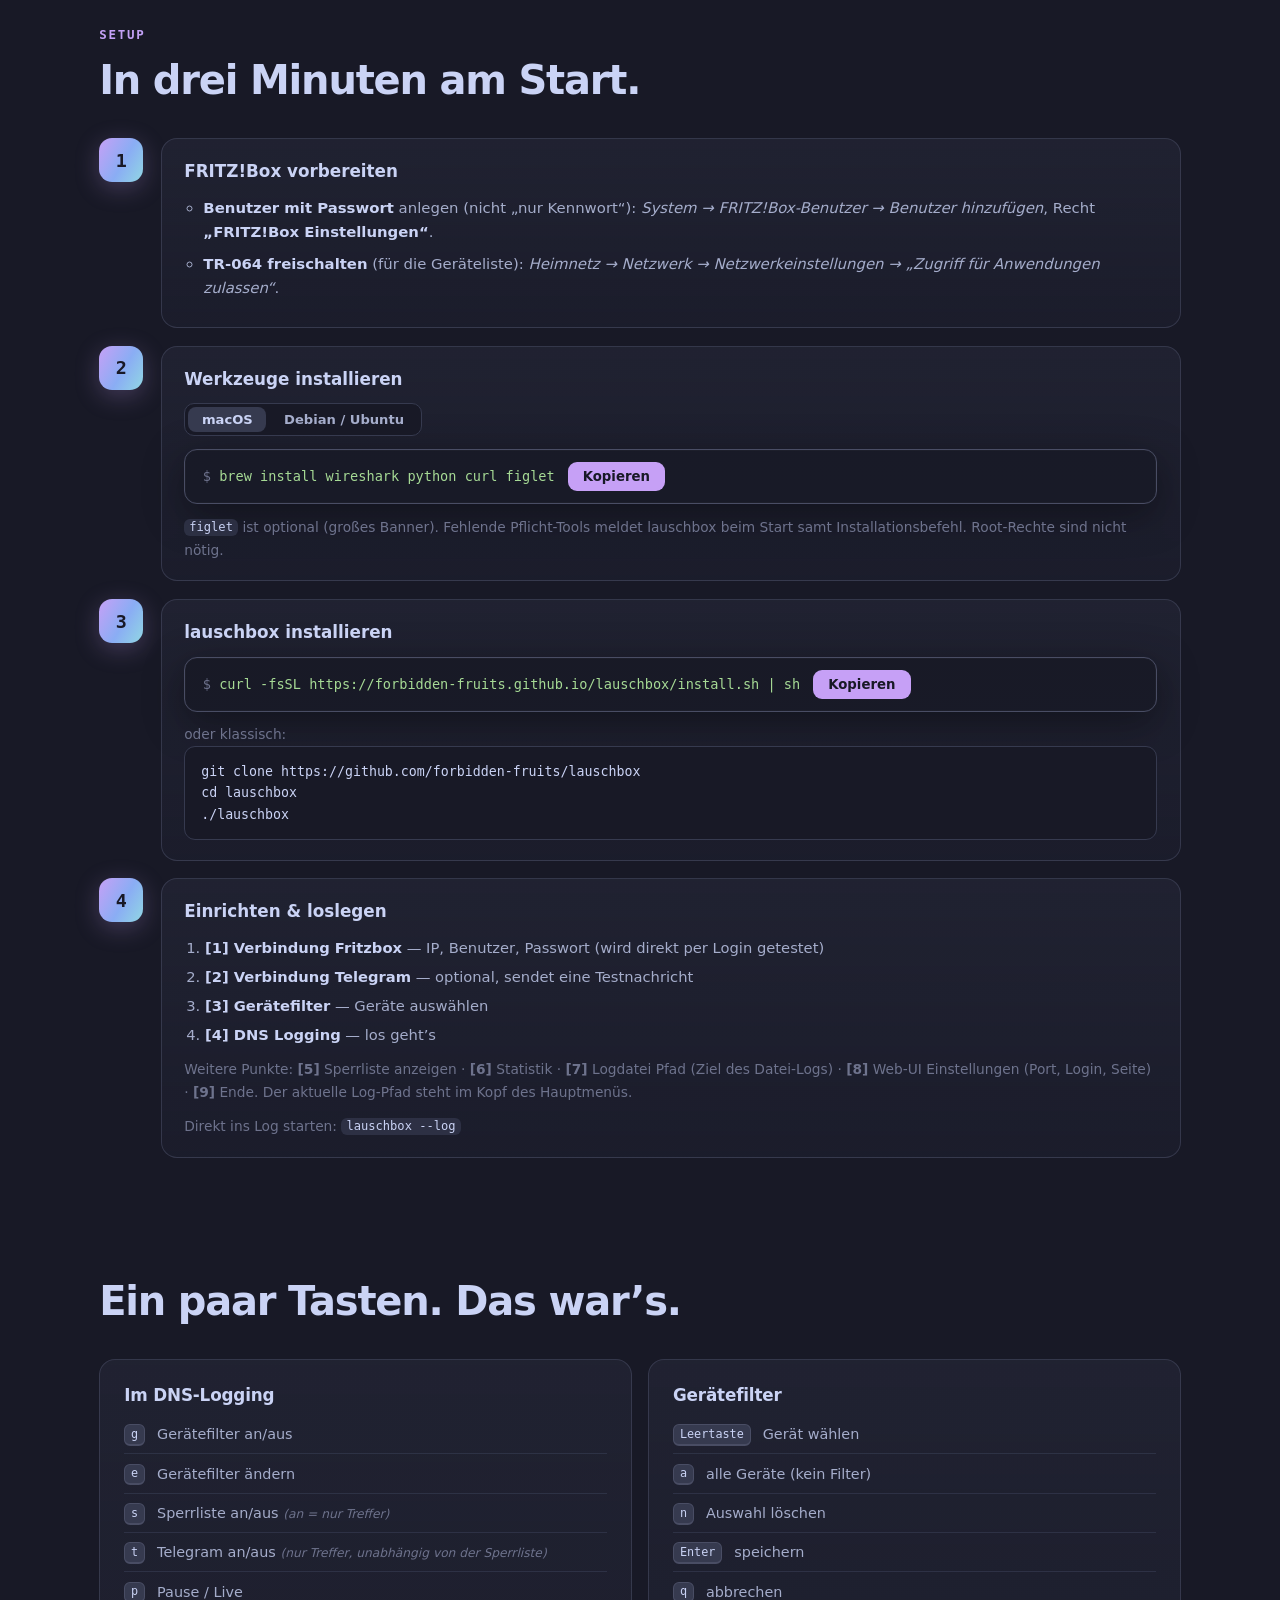
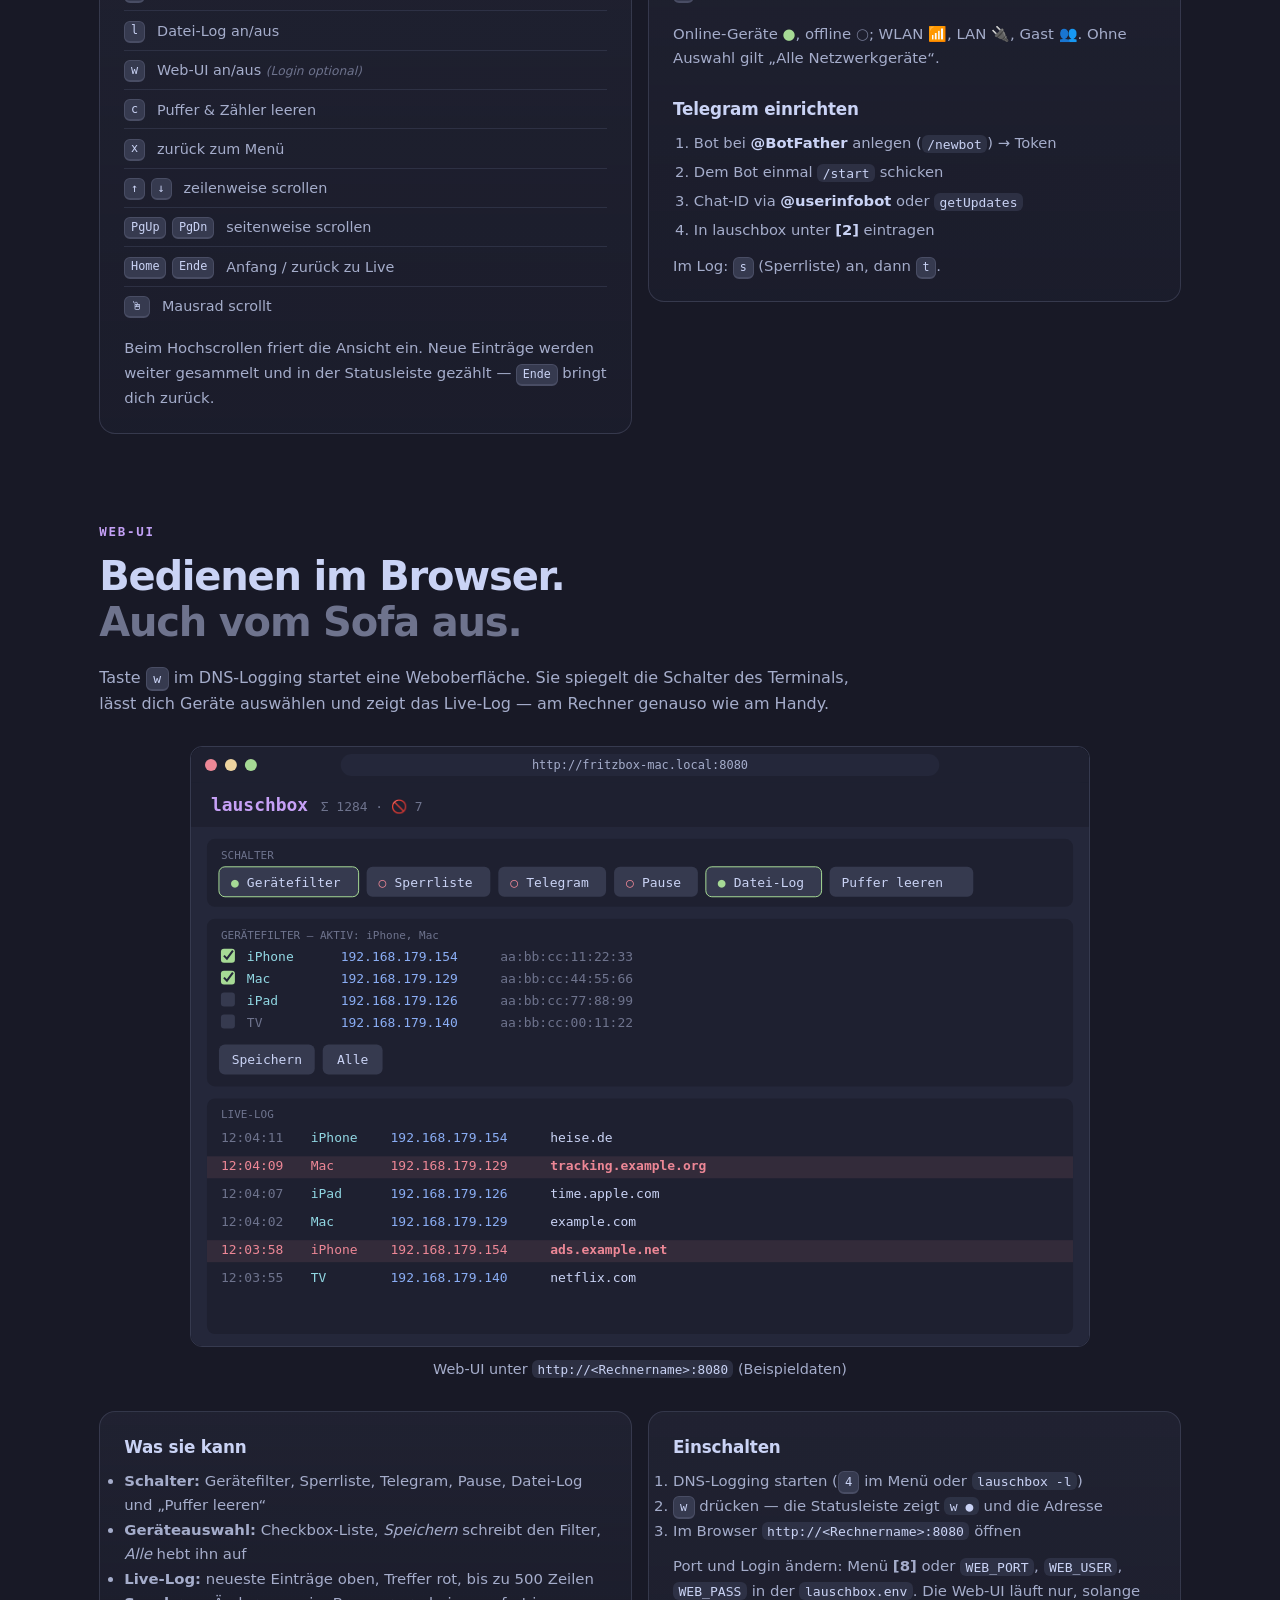
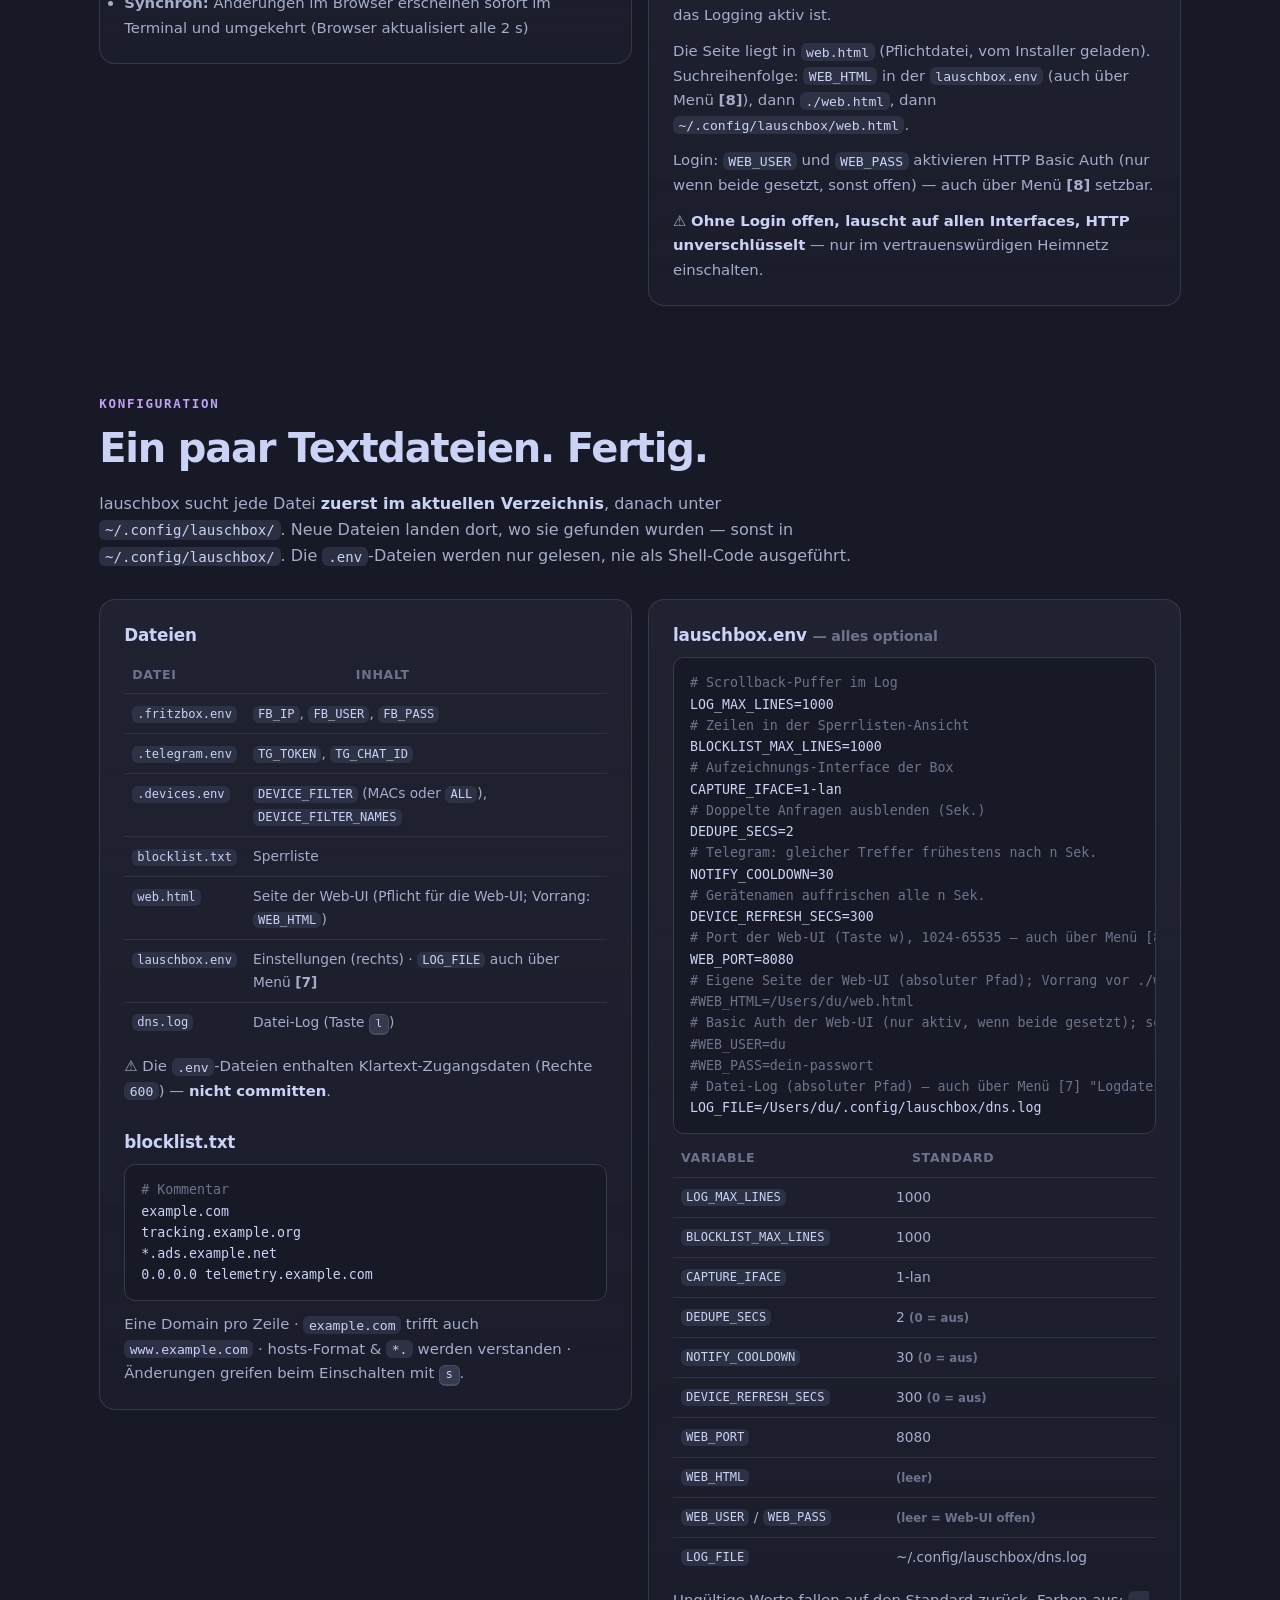
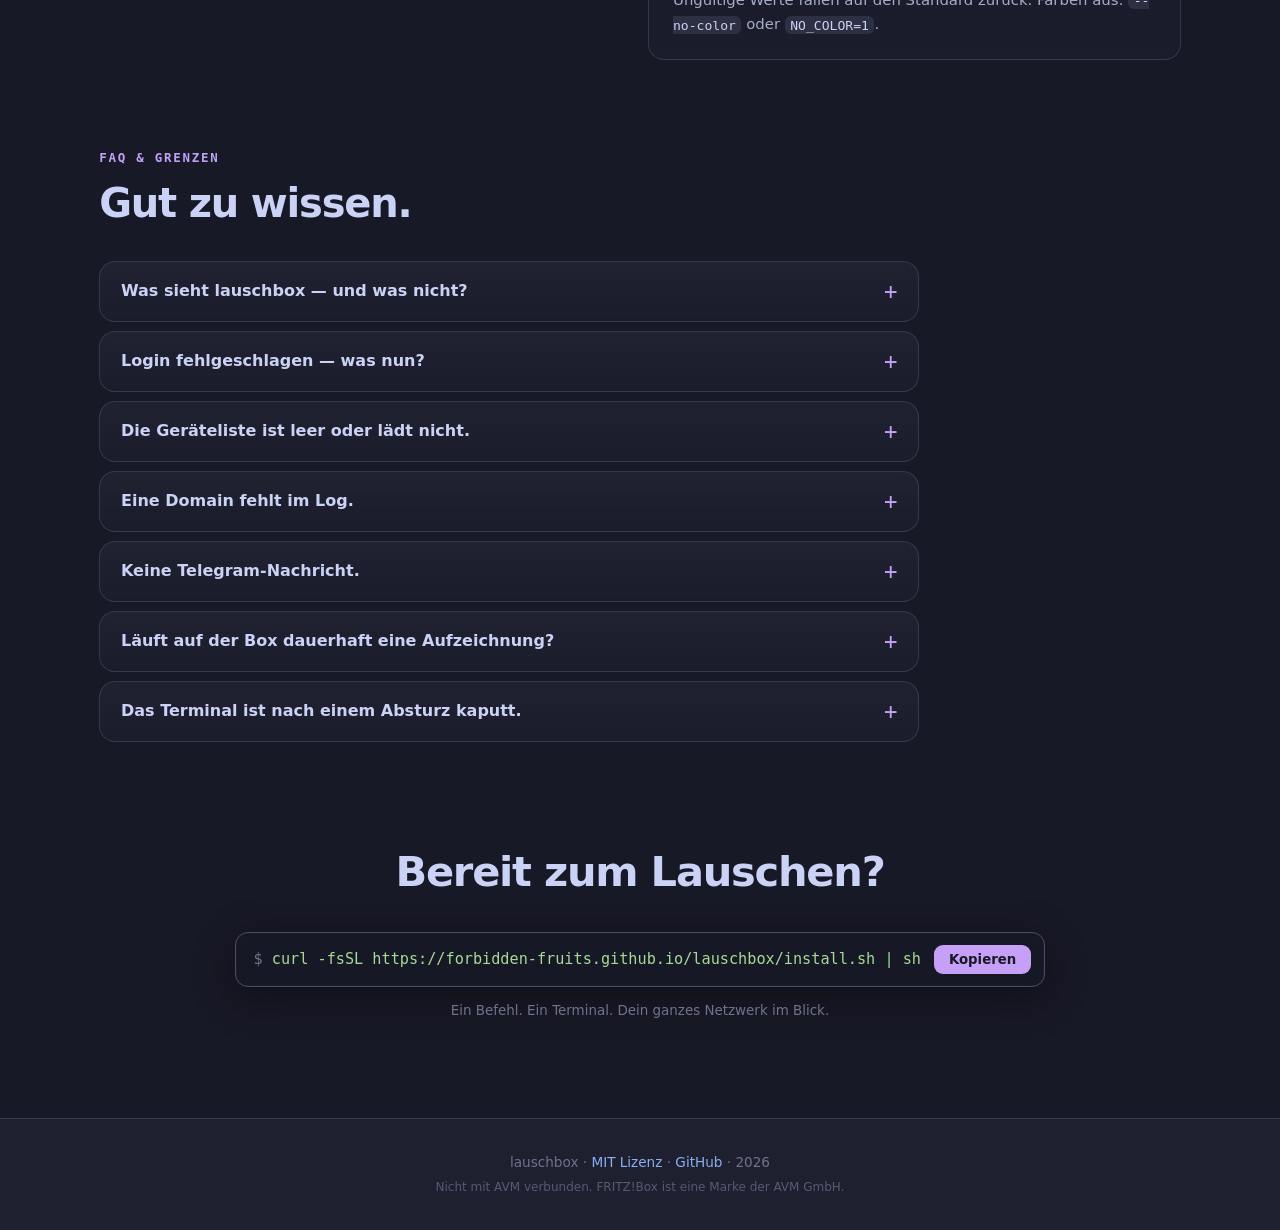
==== commit 7157fac7: "WebUI: web.html ausgelagert, Basic Auth, Einstellungsmenü, vollständiger Link - Seite der Web-UI lie" ====
--- a/docs/index.html
+++ b/docs/index.html
@@ -179,7 +179,7 @@
         <article class="card spot">
           <div class="card-icon">🌐</div>
           <h3>Web-UI</h3>
-          <p>Taste <kbd>w</kbd> startet eine Weboberfläche (Port 8080): Schalter, Geräteauswahl und Live-Log im Browser, auch mobil. <strong>Ohne Login</strong> — nur im vertrauenswürdigen Heimnetz nutzen.</p>
+          <p>Taste <kbd>w</kbd> startet eine Weboberfläche (Port 8080): Schalter, Geräteauswahl und Live-Log im Browser, auch mobil. Optional mit <strong>Basic-Auth-Login</strong> (<code>WEB_USER</code>/<code>WEB_PASS</code>), sonst offen — nur im vertrauenswürdigen Heimnetz nutzen.</p>
         </article>
 
         <article class="card spot">
@@ -288,7 +288,7 @@
               <li><b>[3] Gerätefilter</b> — Geräte auswählen</li>
               <li><b>[4] DNS Logging</b> — los geht’s</li>
             </ol>
-            <p class="note">Weitere Punkte: <b>[5]</b> Sperrliste anzeigen · <b>[6]</b> Statistik · <b>[7]</b> Logdatei Pfad (Ziel des Datei-Logs) · <b>[8]</b> Web-UI Port · <b>[9]</b> Ende. Der aktuelle Log-Pfad steht im Kopf des Hauptmenüs.</p>
+            <p class="note">Weitere Punkte: <b>[5]</b> Sperrliste anzeigen · <b>[6]</b> Statistik · <b>[7]</b> Logdatei Pfad (Ziel des Datei-Logs) · <b>[8]</b> Web-UI Einstellungen (Port, Login, Seite) · <b>[9]</b> Ende. Der aktuelle Log-Pfad steht im Kopf des Hauptmenüs.</p>
             <p class="note">Direkt ins Log starten: <code>lauschbox --log</code></p>
           </div>
         </li>
@@ -310,7 +310,7 @@
             <div><kbd>t</kbd><span>Telegram an/aus <em>(nur Treffer, unabhängig von der Sperrliste)</em></span></div>
             <div><kbd>p</kbd><span>Pause / Live</span></div>
             <div><kbd>l</kbd><span>Datei-Log an/aus</span></div>
-            <div><kbd>w</kbd><span>Web-UI an/aus <em>(ohne Login!)</em></span></div>
+            <div><kbd>w</kbd><span>Web-UI an/aus <em>(Login optional)</em></span></div>
             <div><kbd>c</kbd><span>Puffer &amp; Zähler leeren</span></div>
             <div><kbd>x</kbd><span>zurück zum Menü</span></div>
             <div><kbd>↑</kbd><kbd>↓</kbd><span>zeilenweise scrollen</span></div>
@@ -373,8 +373,10 @@
             <li><kbd>w</kbd> drücken — die Statusleiste zeigt <code>w ●</code> und die Adresse</li>
             <li>Im Browser <code>http://&lt;Rechnername&gt;:8080</code> öffnen</li>
           </ol>
-          <p class="note">Port ändern: Menü <b>[8]</b> oder <code>WEB_PORT</code> in der <code>lauschbox.env</code>. Die Web-UI läuft nur, solange das Logging aktiv ist.</p>
-          <p class="note">⚠️ <strong>Keine Anmeldung, lauscht auf allen Interfaces</strong> — nur im vertrauenswürdigen Heimnetz einschalten.</p>
+          <p class="note">Port und Login ändern: Menü <b>[8]</b> oder <code>WEB_PORT</code>, <code>WEB_USER</code>, <code>WEB_PASS</code> in der <code>lauschbox.env</code>. Die Web-UI läuft nur, solange das Logging aktiv ist.</p>
+          <p class="note">Die Seite liegt in <code>web.html</code> (Pflichtdatei, vom Installer geladen). Suchreihenfolge: <code>WEB_HTML</code> in der <code>lauschbox.env</code> (auch über Menü <b>[8]</b>), dann <code>./web.html</code>, dann <code>~/.config/lauschbox/web.html</code>.</p>
+          <p class="note">Login: <code>WEB_USER</code> und <code>WEB_PASS</code> aktivieren HTTP Basic Auth (nur wenn beide gesetzt, sonst offen) — auch über Menü <b>[8]</b> setzbar.</p>
+          <p class="note">⚠️ <strong>Ohne Login offen, lauscht auf allen Interfaces, HTTP unverschlüsselt</strong> — nur im vertrauenswürdigen Heimnetz einschalten.</p>
         </div>
       </div>
     </section>
@@ -397,6 +399,7 @@
               <tr><td><code>.telegram.env</code></td><td><code>TG_TOKEN</code>, <code>TG_CHAT_ID</code></td></tr>
               <tr><td><code>.devices.env</code></td><td><code>DEVICE_FILTER</code> (MACs oder <code>ALL</code>), <code>DEVICE_FILTER_NAMES</code></td></tr>
               <tr><td><code>blocklist.txt</code></td><td>Sperrliste</td></tr>
+              <tr><td><code>web.html</code></td><td>Seite der Web-UI (Pflicht für die Web-UI; Vorrang: <code>WEB_HTML</code>)</td></tr>
               <tr><td><code>lauschbox.env</code></td><td>Einstellungen (rechts) · <code>LOG_FILE</code> auch über Menü <b>[7]</b></td></tr>
               <tr><td><code>dns.log</code></td><td>Datei-Log (Taste <kbd>l</kbd>)</td></tr>
             </tbody>
@@ -428,6 +431,11 @@
 DEVICE_REFRESH_SECS=300
 <span class="c-dim"># Port der Web-UI (Taste w), 1024-65535 — auch über Menü [8] setzbar</span>
 WEB_PORT=8080
+<span class="c-dim"># Eigene Seite der Web-UI (absoluter Pfad); Vorrang vor ./web.html und ~/.config/lauschbox/web.html</span>
+<span class="c-dim">#WEB_HTML=/Users/du/web.html</span>
+<span class="c-dim"># Basic Auth der Web-UI (nur aktiv, wenn beide gesetzt); sonst offen</span>
+<span class="c-dim">#WEB_USER=du</span>
+<span class="c-dim">#WEB_PASS=dein-passwort</span>
 <span class="c-dim"># Datei-Log (absoluter Pfad) — auch über Menü [7] "Logdatei Pfad" setzbar</span>
 LOG_FILE=/Users/du/.config/lauschbox/dns.log</pre>
           <table class="tbl">
@@ -440,6 +448,8 @@
               <tr><td><code>NOTIFY_COOLDOWN</code></td><td>30 <span class="dim-inline">(0 = aus)</span></td></tr>
               <tr><td><code>DEVICE_REFRESH_SECS</code></td><td>300 <span class="dim-inline">(0 = aus)</span></td></tr>
               <tr><td><code>WEB_PORT</code></td><td>8080</td></tr>
+              <tr><td><code>WEB_HTML</code></td><td><span class="dim-inline">(leer)</span></td></tr>
+              <tr><td><code>WEB_USER</code> / <code>WEB_PASS</code></td><td><span class="dim-inline">(leer = Web-UI offen)</span></td></tr>
               <tr><td><code>LOG_FILE</code></td><td>~/.config/lauschbox/dns.log</td></tr>
             </tbody>
           </table>
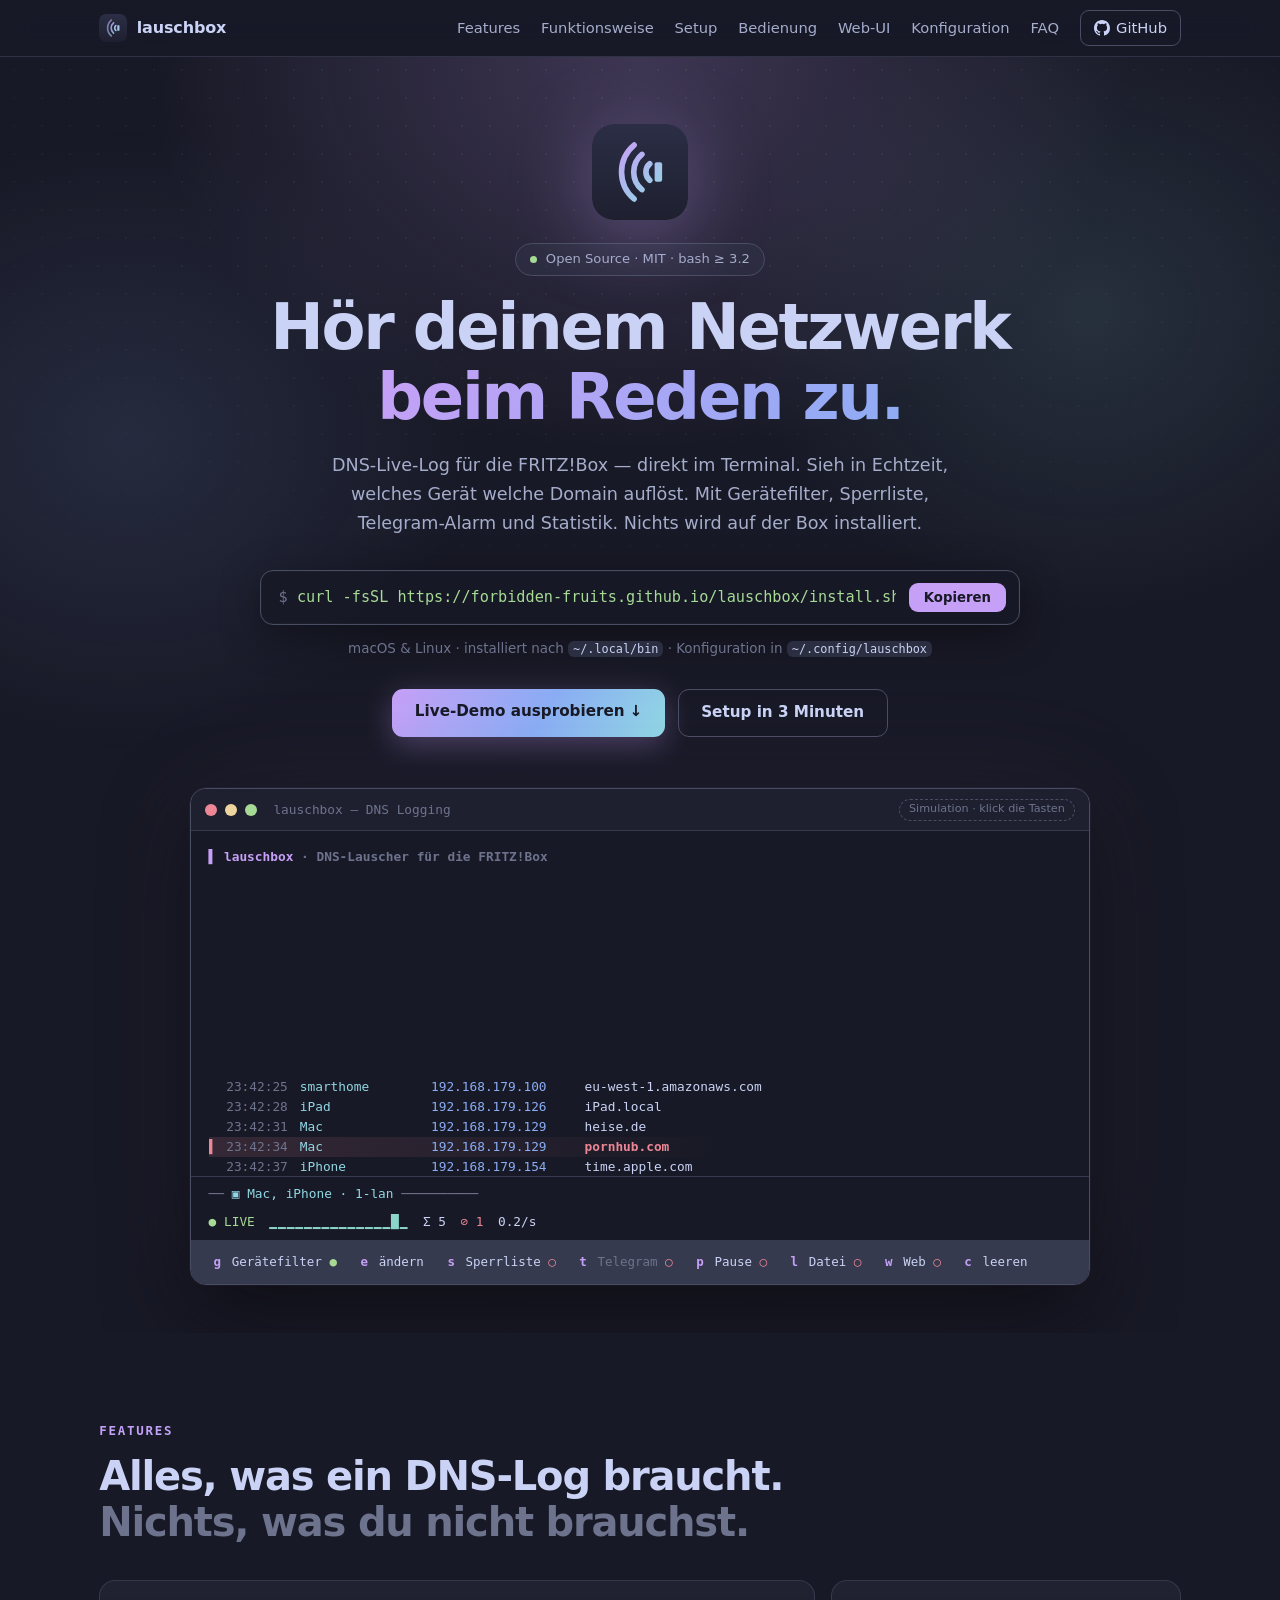
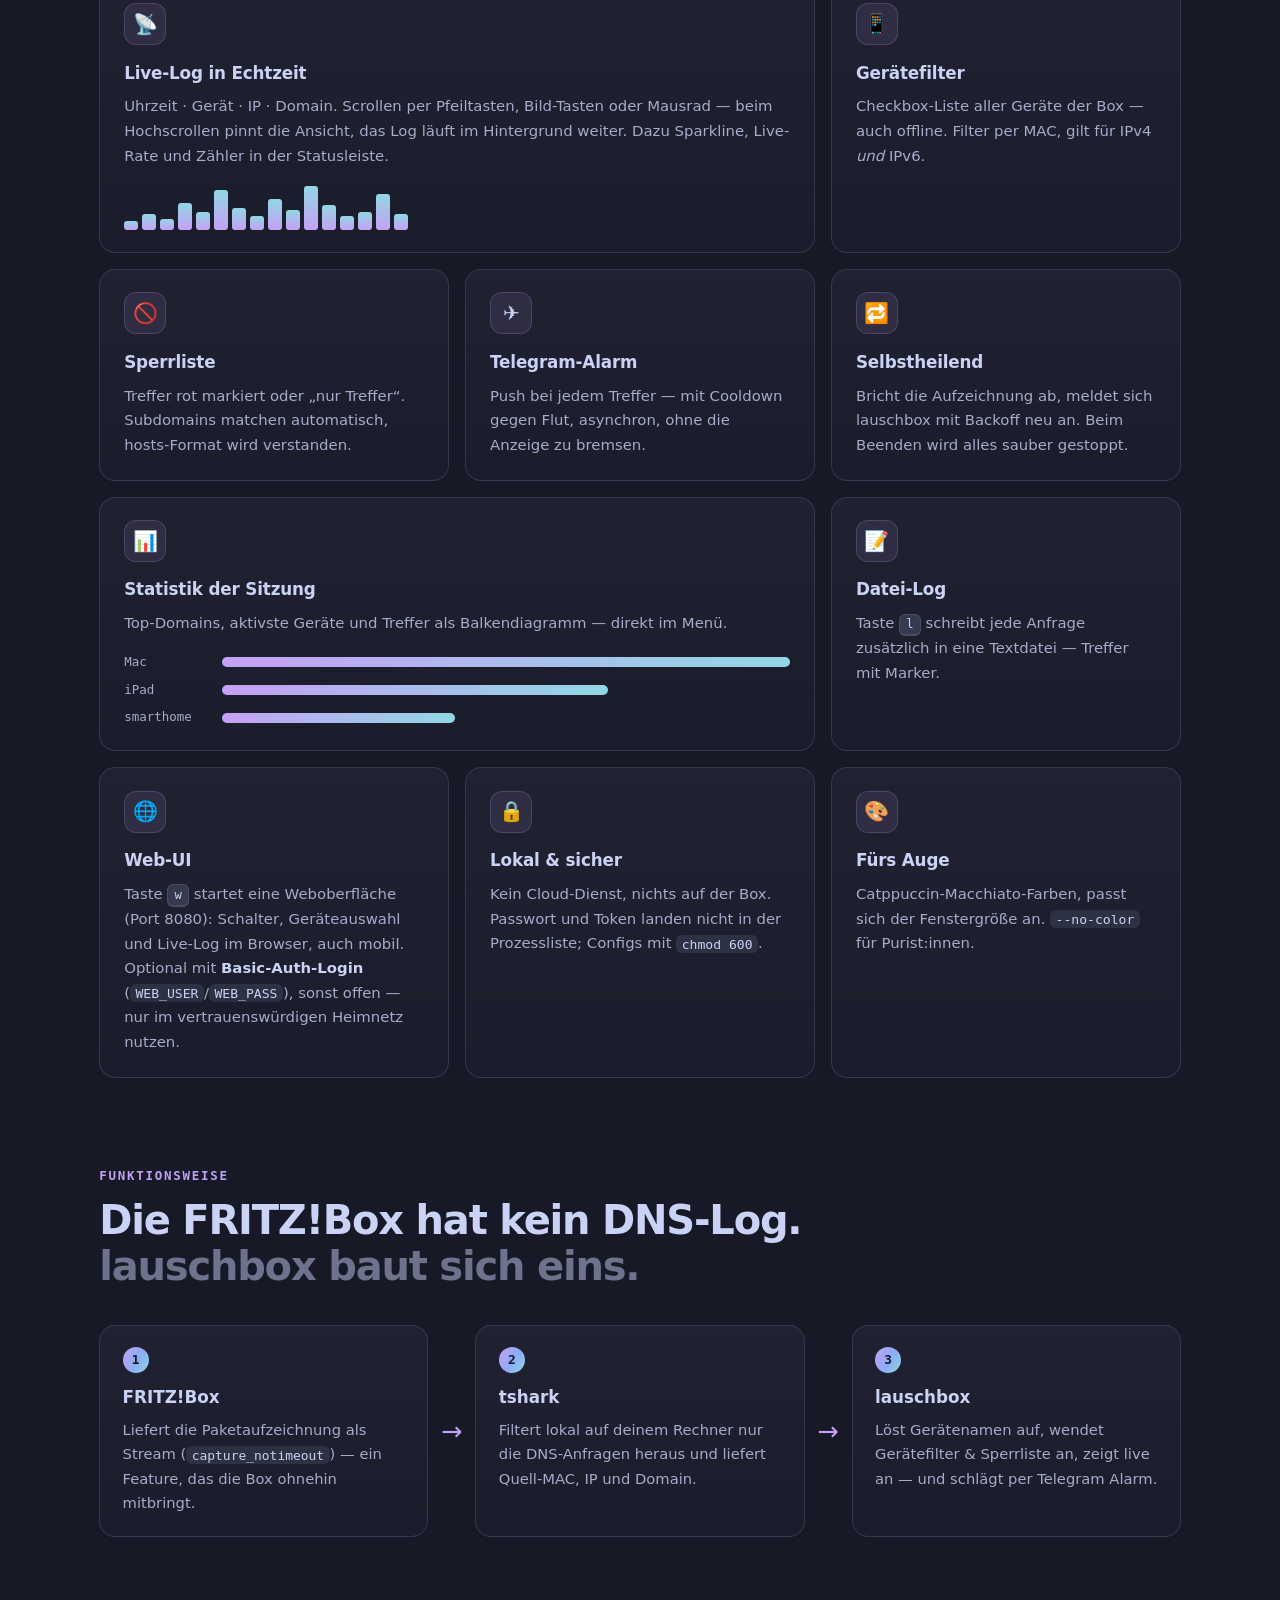
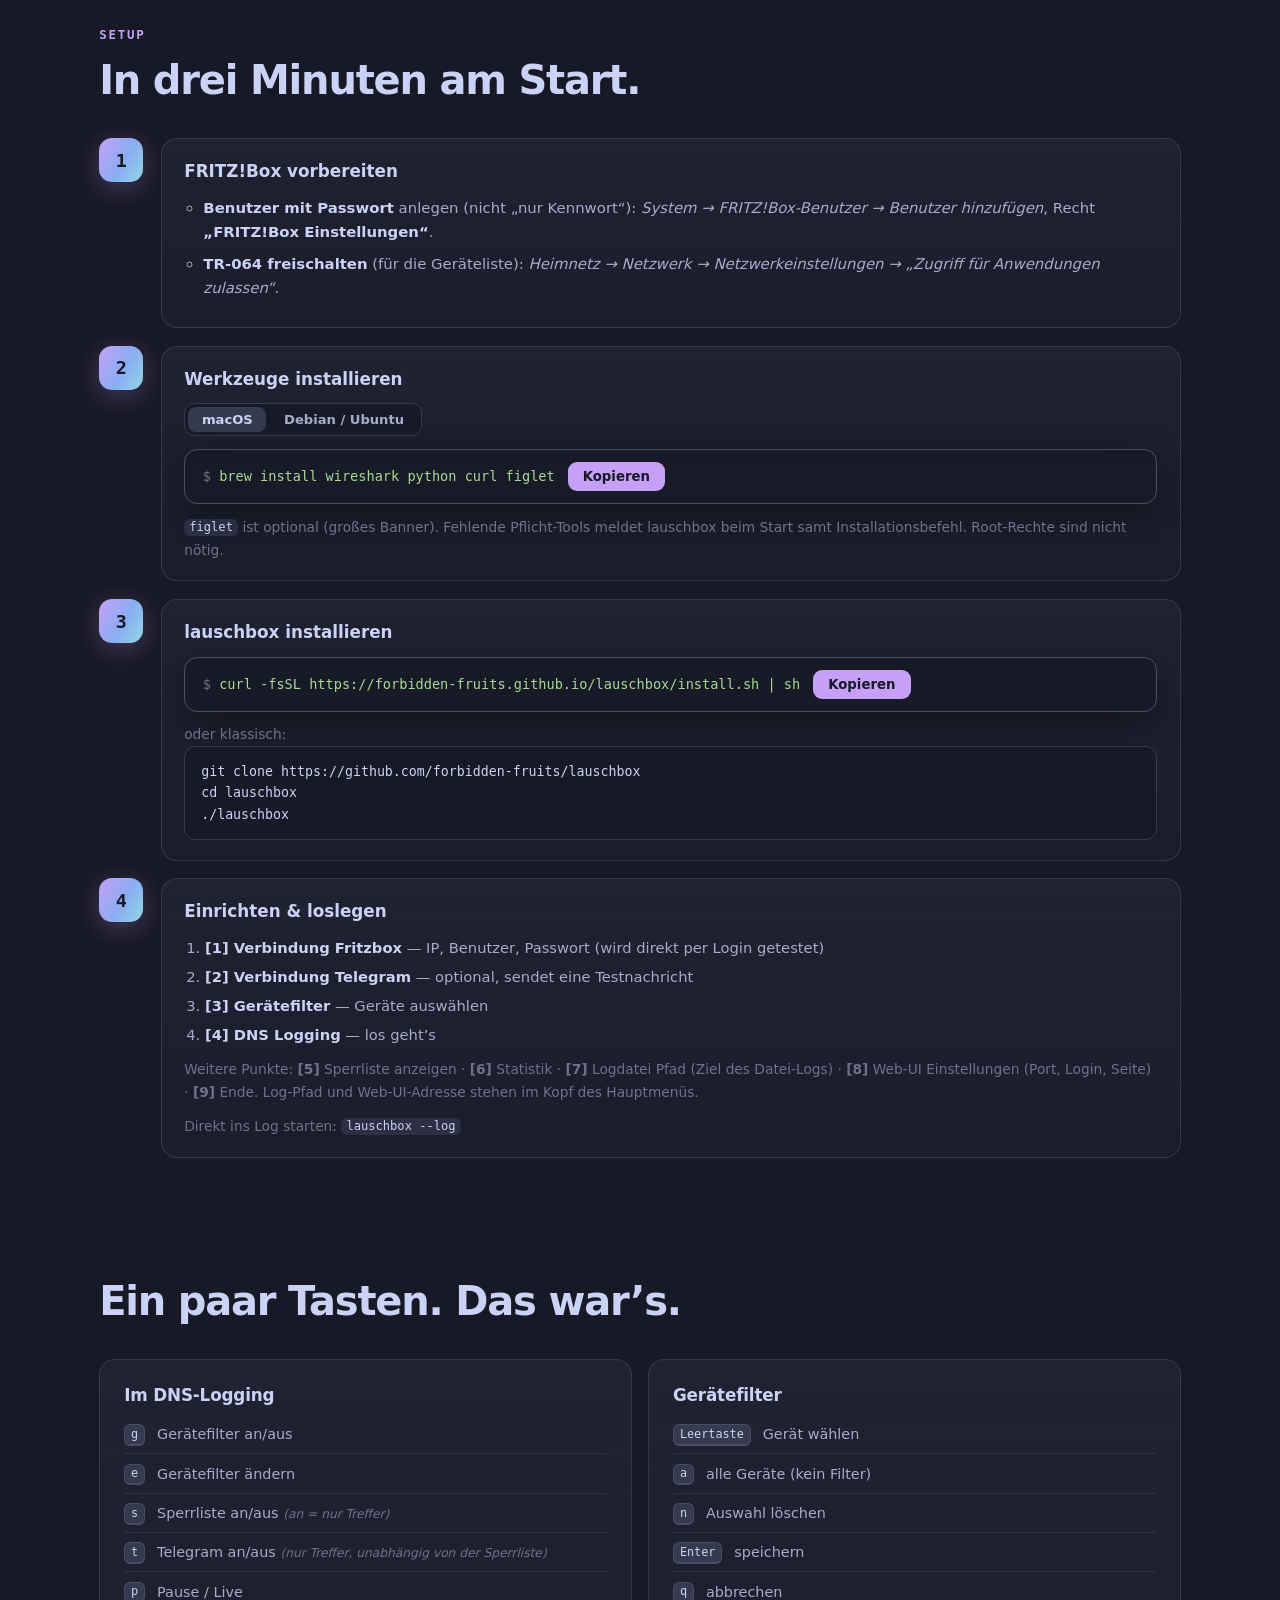
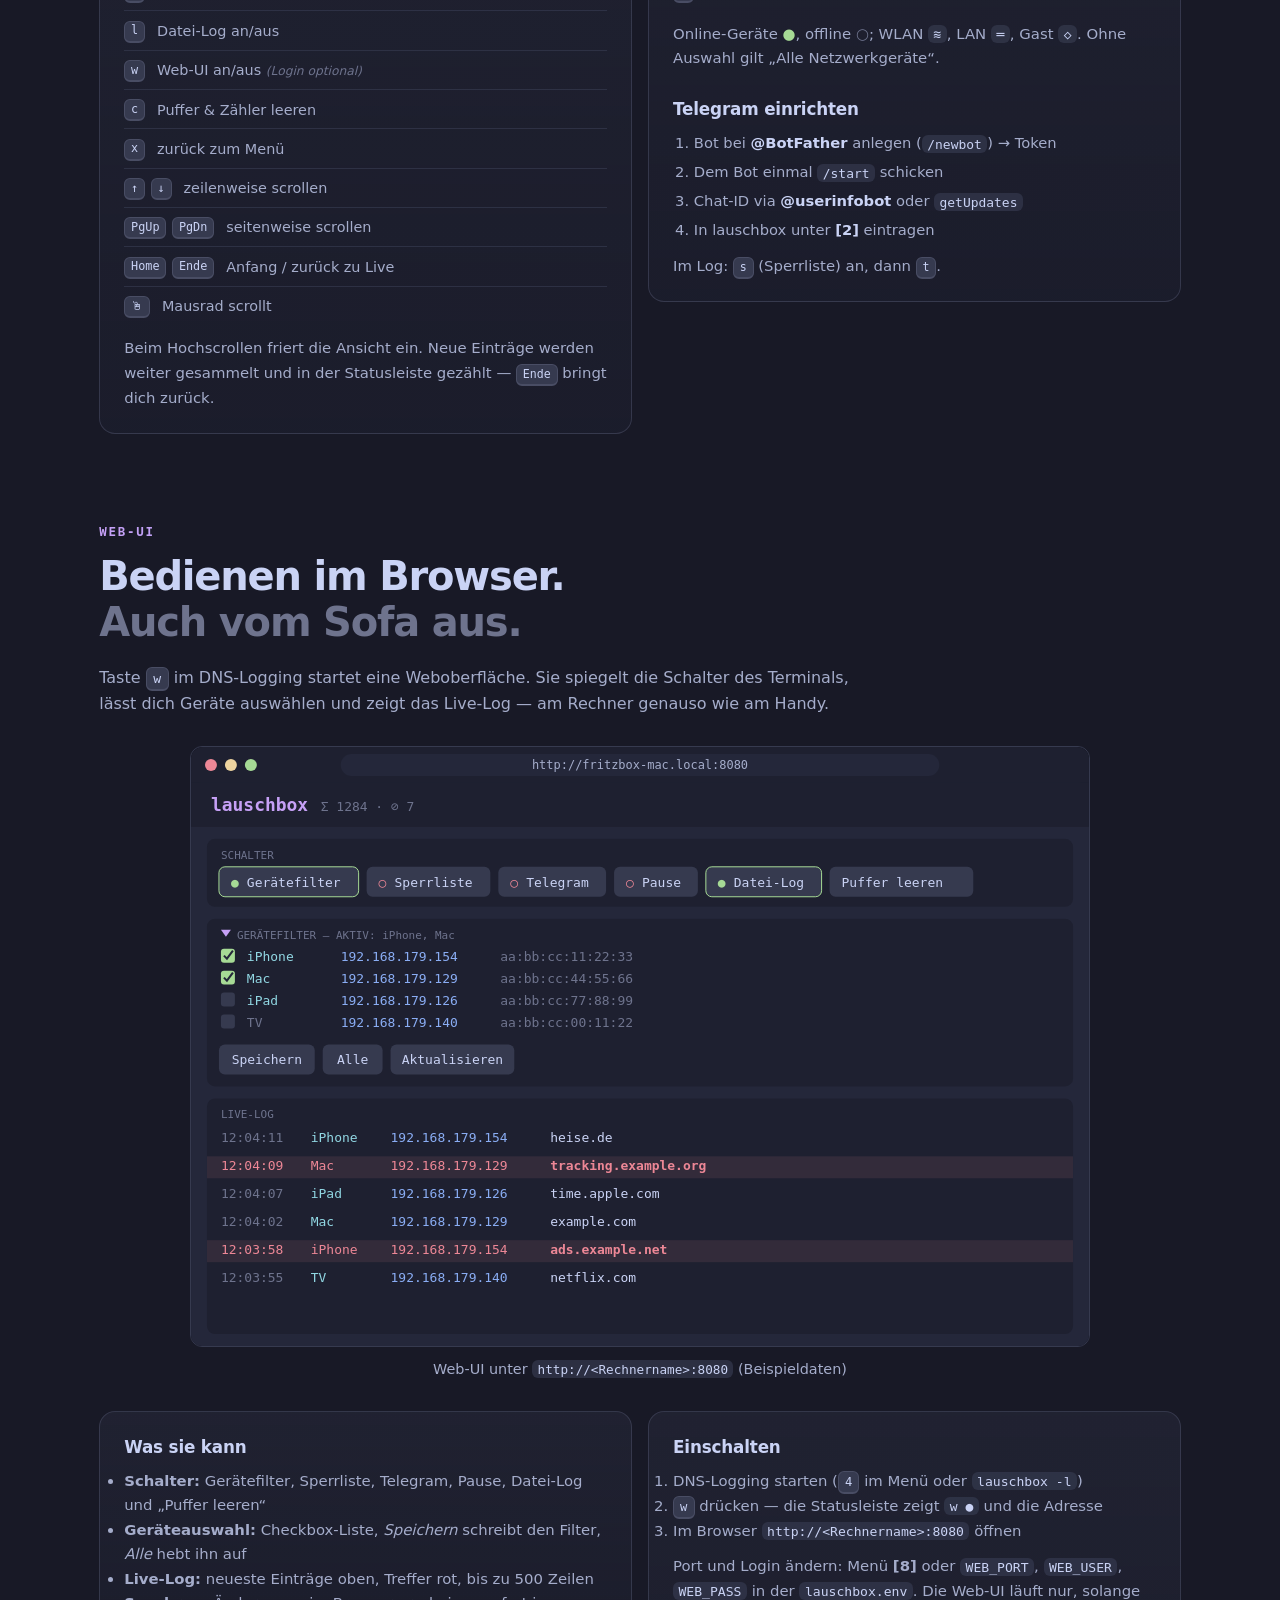
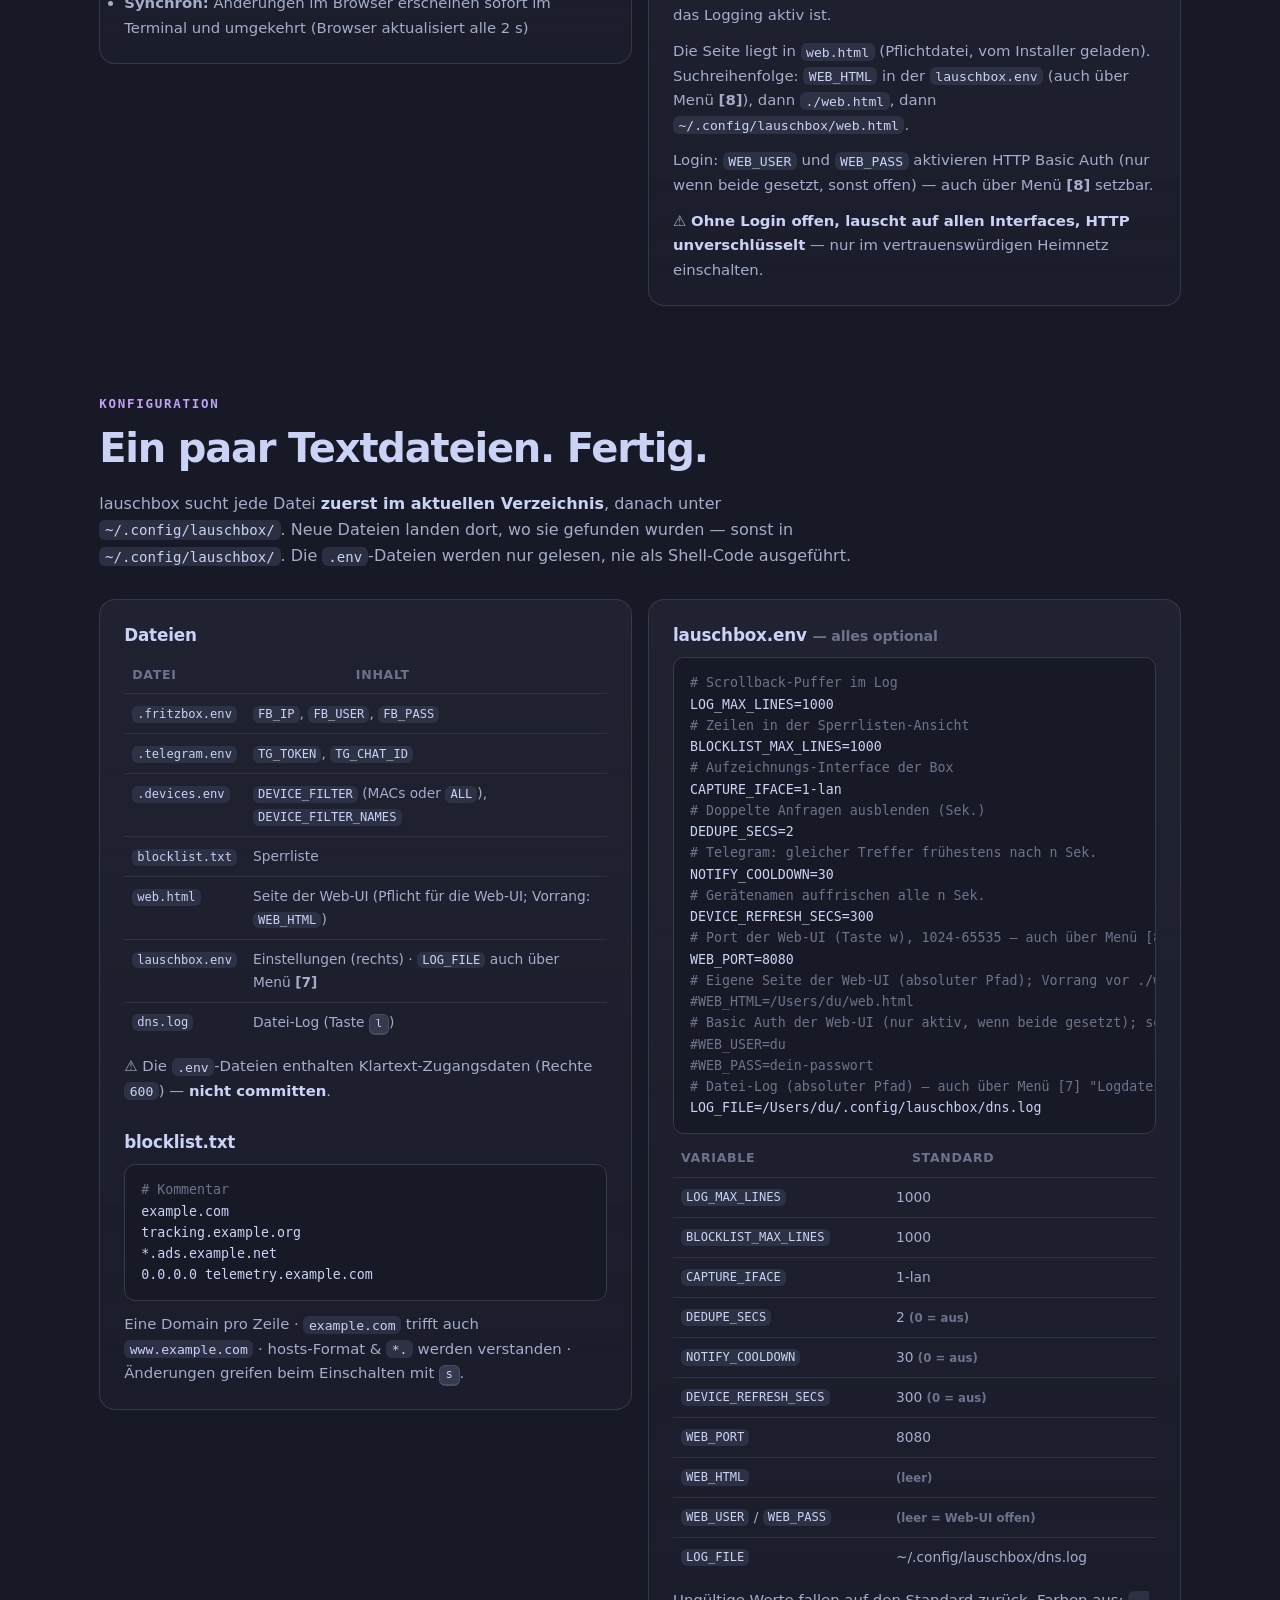
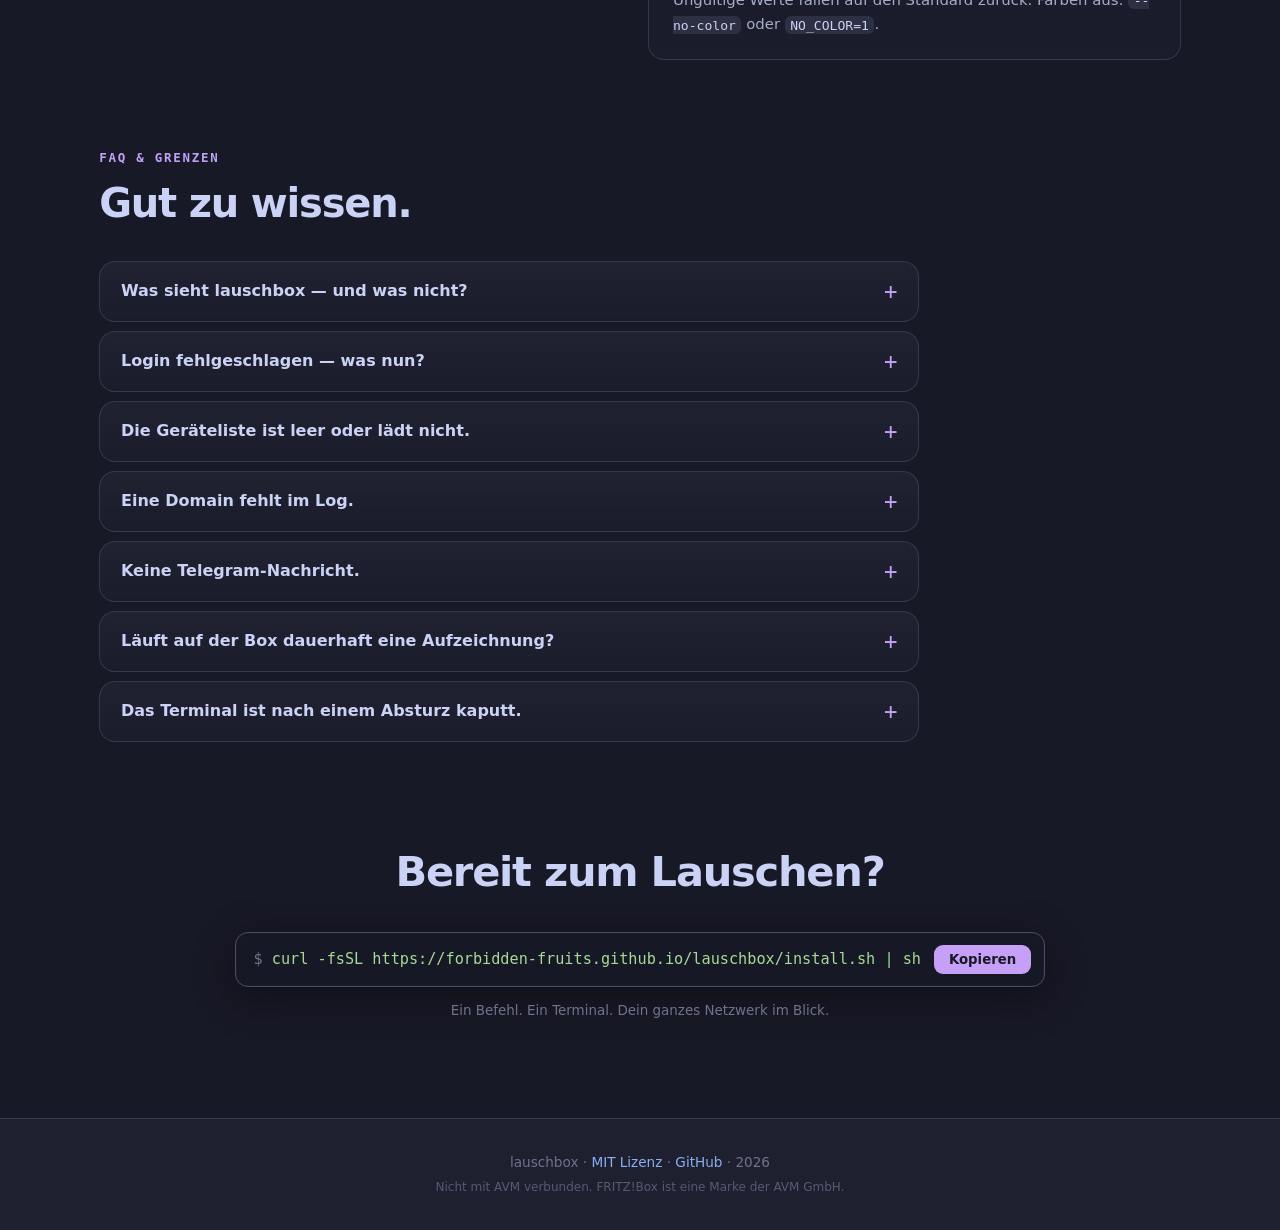
==== commit 0ce357fc: "Doku: Menü-Symbole, Web-UI-Zeile im Dashboard, Zähler-Symbol" ====
--- a/docs/index.html
+++ b/docs/index.html
@@ -288,7 +288,7 @@
               <li><b>[3] Gerätefilter</b> — Geräte auswählen</li>
               <li><b>[4] DNS Logging</b> — los geht’s</li>
             </ol>
-            <p class="note">Weitere Punkte: <b>[5]</b> Sperrliste anzeigen · <b>[6]</b> Statistik · <b>[7]</b> Logdatei Pfad (Ziel des Datei-Logs) · <b>[8]</b> Web-UI Einstellungen (Port, Login, Seite) · <b>[9]</b> Ende. Der aktuelle Log-Pfad steht im Kopf des Hauptmenüs.</p>
+            <p class="note">Weitere Punkte: <b>[5]</b> Sperrliste anzeigen · <b>[6]</b> Statistik · <b>[7]</b> Logdatei Pfad (Ziel des Datei-Logs) · <b>[8]</b> Web-UI Einstellungen (Port, Login, Seite) · <b>[9]</b> Ende. Log-Pfad und Web-UI-Adresse stehen im Kopf des Hauptmenüs.</p>
             <p class="note">Direkt ins Log starten: <code>lauschbox --log</code></p>
           </div>
         </li>
@@ -330,7 +330,7 @@
             <div><kbd>Enter</kbd><span>speichern</span></div>
             <div><kbd>q</kbd><span>abbrechen</span></div>
           </div>
-          <p class="note">Online-Geräte <span class="c-green">●</span>, offline <span class="c-dim">○</span>; WLAN 📶, LAN 🔌, Gast 👥. Ohne Auswahl gilt „Alle Netzwerkgeräte“.</p>
+          <p class="note">Online-Geräte <span class="c-green">●</span>, offline <span class="c-dim">○</span>; WLAN <code>≋</code>, LAN <code>═</code>, Gast <code>◇</code>. Ohne Auswahl gilt „Alle Netzwerkgeräte“.</p>
 
           <h3 class="mt">Telegram einrichten</h3>
           <ol class="mini-list">
